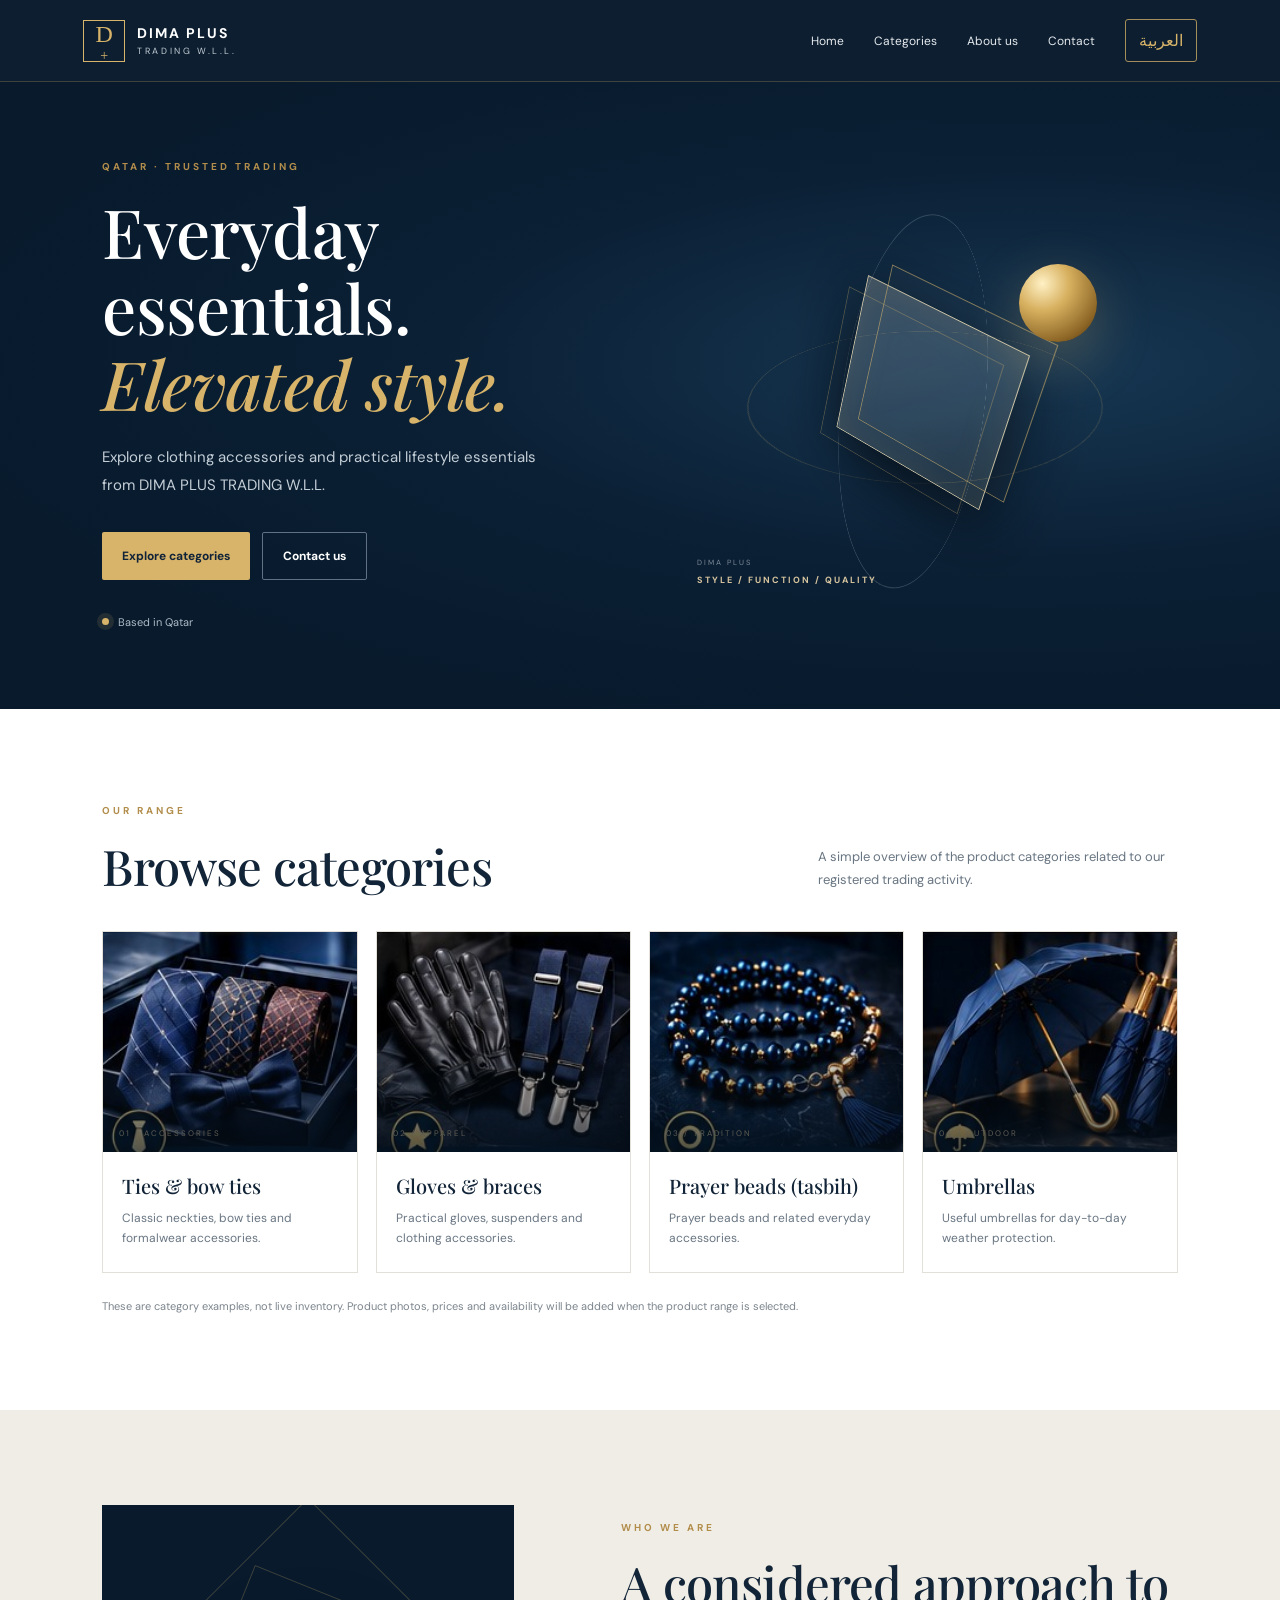
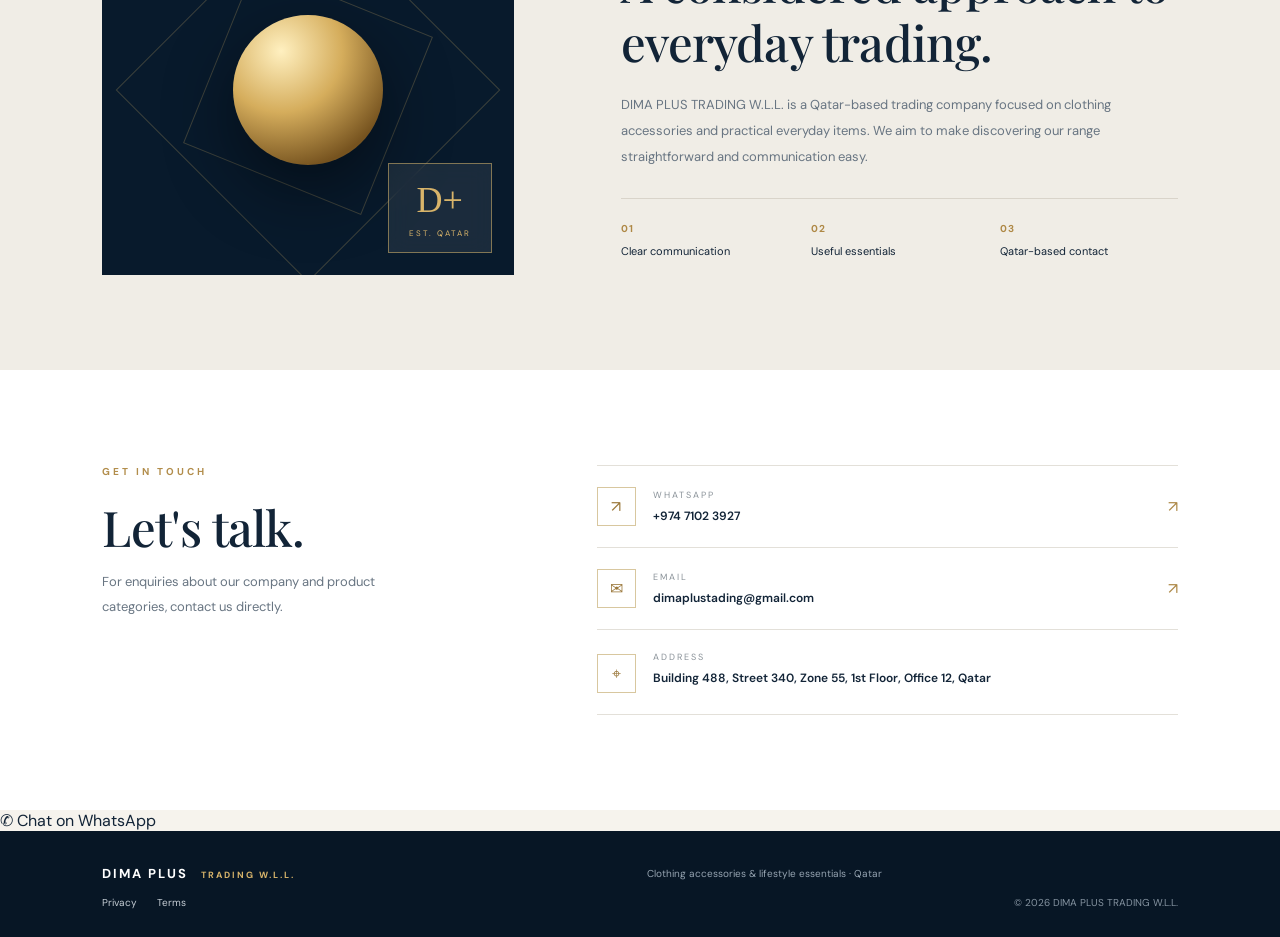
==== index.html @ 47a85b5c "Refine HTML structure and content for clarity Updated the description meta tag and improved various " ====
<!doctype html>
<html lang="en" dir="ltr">
<head>
  <meta charset="utf-8">
  <meta name="viewport" content="width=device-width, initial-scale=1">
  <meta name="theme-color" content="#081a2c">
  <meta name="description" content="DIMA PLUS TRADING W.L.L. Qatar — clothing accessories, ties, gloves, prayer beads and umbrellas. Contact us on WhatsApp.">
  <title>DIMA PLUS TRADING W.L.L. | Qatar</title>
  <link rel="stylesheet" href="style.css">
  <script src="app.js" defer></script>
</head>
<body>
  <header class="site-header">
    <a class="brand" href="#home" aria-label="DIMA PLUS home">
      <span class="brand-mark">D<span>+</span></span>
      <span class="brand-copy">
        <strong>DIMA PLUS</strong>
        <small>TRADING W.L.L.</small>
      </span>
    </a>

    <button class="menu-toggle" id="menuToggle" type="button"
      aria-label="Open menu" aria-expanded="false" aria-controls="siteNav">
      <span></span><span></span><span></span>
    </button>

    <nav class="site-nav" id="siteNav">
      <a href="#home" data-i18n="navHome">Home</a>
      <a href="#products" data-i18n="navProducts">Categories</a>
      <a href="#about" data-i18n="navAbout">About us</a>
      <a href="#contact" data-i18n="navContact">Contact</a>
      <button class="language-toggle" id="languageToggle" type="button">العربية</button>
    </nav>
  </header>

  <main>
    <section class="hero section" id="home">
      <div class="hero-content">
        <p class="eyebrow" data-i18n="eyebrow">QATAR · TRUSTED TRADING</p>
        <h1 data-i18n="heroTitle">Everyday essentials.<br><em>Elevated style.</em></h1>
        <p class="hero-text" data-i18n="heroText">
          Explore clothing accessories and practical lifestyle essentials from DIMA PLUS TRADING W.L.L.
        </p>
        <div class="hero-actions">
          <a class="button button-gold" href="#products" data-i18n="explore">
            Explore categories ↘
          </a>
          <a class="button button-outline" href="#contact" data-i18n="contactUs">
            Contact us
          </a>
        </div>
        <div class="hero-note">
          <span class="status-dot"></span>
          <span data-i18n="qatarBased">Based in Qatar</span>
        </div>
      </div>

      <div class="hero-art" aria-label="Decorative 3D artwork">
        <div class="orbit orbit-one"></div>
        <div class="orbit orbit-two"></div>
        <div class="glass-cube"><span></span></div>
        <div class="gold-sphere"></div>
        <div class="art-caption">
          <small>DIMA PLUS</small>
          <strong>STYLE / FUNCTION / QUALITY</strong>
        </div>
      </div>
    </section>

    <section class="category-section section" id="products">
      <div class="section-heading">
        <div>
          <p class="eyebrow" data-i18n="ourRange">OUR RANGE</p>
          <h2 data-i18n="categoriesTitle">Browse categories</h2>
        </div>
        <p class="section-intro" data-i18n="categoriesIntro">
          Discover categories related to our registered trading activity.
        </p>
      </div>

      <div class="category-grid">
        <article class="category-card">
          <div class="category-visual">
            <img src="images/ties.jpg" alt="Sample photo of neckties and bow ties" loading="lazy">
            <span class="visual-label">01 / ACCESSORIES</span>
          </div>
          <div class="category-info">
            <h3 data-i18n="ties">Ties &amp; bow ties</h3>
            <p data-i18n="tiesDesc">Classic neckties, bow ties and formalwear accessories.</p>
          </div>
        </article>

        <article class="category-card">
          <div class="category-visual">
            <img src="images/gloves.jpg" alt="Sample photo of gloves and suspenders" loading="lazy">
            <span class="visual-label">02 / APPAREL</span>
          </div>
          <div class="category-info">
            <h3 data-i18n="gloves">Gloves &amp; braces</h3>
            <p data-i18n="glovesDesc">Practical gloves, suspenders and clothing accessories.</p>
          </div>
        </article>

        <article class="category-card">
          <div class="category-visual">
            <img src="images/tasbih.jpg" alt="Sample photo of prayer beads" loading="lazy">
            <span class="visual-label">03 / TRADITION</span>
          </div>
          <div class="category-info">
            <h3 data-i18n="beads">Prayer beads (tasbih)</h3>
            <p data-i18n="beadsDesc">Prayer beads and related everyday accessories.</p>
          </div>
        </article>

        <article class="category-card">
          <div class="category-visual">
            <img src="images/umbrellas.jpg" alt="Sample photo of umbrellas" loading="lazy">
            <span class="visual-label">04 / OUTDOOR</span>
          </div>
          <div class="category-info">
            <h3 data-i18n="umbrellas">Umbrellas</h3>
            <p data-i18n="umbrellasDesc">Useful umbrellas for day-to-day weather protection.</p>
          </div>
        </article>
      </div>

      <p class="catalog-note" data-i18n="catalogNote">
        These are category examples, not confirmed live inventory. Product details and availability will be added after the range is selected.
      </p>
    </section>

    <section class="about-section section" id="about">
      <div class="about-art">
        <div class="about-orb"></div>
        <div class="about-card">
          <span>D+</span>
          <small>EST. QATAR</small>
        </div>
      </div>

      <div class="about-copy">
        <p class="eyebrow" data-i18n="aboutEyebrow">WHO WE ARE</p>
        <h2 data-i18n="aboutTitle">A considered approach to everyday trading.</h2>
        <p data-i18n="aboutText">
          DIMA PLUS TRADING W.L.L. is a Qatar-based trading company focused on clothing accessories and practical everyday items. We aim to make discovering our range straightforward and communication easy.
        </p>

        <div class="values">
          <div><strong>01</strong><span data-i18n="valueClear">Clear communication</span></div>
          <div><strong>02</strong><span data-i18n="valueUseful">Useful essentials</span></div>
          <div><strong>03</strong><span data-i18n="valueLocal">Qatar-based contact</span></div>
        </div>
      </div>
    </section>

    <section class="contact-section section" id="contact">
      <div class="contact-copy">
        <p class="eyebrow" data-i18n="getInTouch">GET IN TOUCH</p>
        <h2 data-i18n="contactTitle">Let's talk.</h2>
        <p data-i18n="contactText">
          For enquiries about our company and product categories, contact us directly.
        </p>
      </div>

      <div class="contact-details">
        <a class="contact-row"
           href="https://wa.me/97471023927"
           target="_blank" rel="noopener noreferrer">
          <span class="contact-icon">↗</span>
          <span>
            <small data-i18n="whatsapp">WHATSAPP</small>
            <strong>+974 7102 3927</strong>
          </span>
          <span class="row-arrow">↗</span>
        </a>

        <a class="contact-row" href="mailto:dimaplustading@gmail.com">
          <span class="contact-icon">✉</span>
          <span>
            <small data-i18n="email">EMAIL</small>
            <strong>dimaplustading@gmail.com</strong>
          </span>
          <span class="row-arrow">↗</span>
        </a>

        <div class="contact-row address-row">
          <span class="contact-icon">⌖</span>
          <span>
            <small data-i18n="address">ADDRESS</small>
            <strong data-i18n="addressText">
              Building 488, Street 340, Zone 55, 1st Floor, Office 12, Qatar
            </strong>
          </span>
        </div>
      </div>
    </section>
  </main>

  <a class="whatsapp-float"
     href="https://wa.me/97471023927?text=Hello%20DIMA%20PLUS%2C%20I%20would%20like%20to%20enquire%20about%20your%20product%20categories."
     target="_blank" rel="noopener noreferrer"
     aria-label="Chat with DIMA PLUS on WhatsApp">
    <span class="whatsapp-float-icon" aria-hidden="true">✆</span>
    <span data-i18n="whatsappCta">Chat on WhatsApp</span>
  </a>

  <footer class="site-footer">
    <a class="footer-brand" href="#home">
      DIMA PLUS <span>TRADING W.L.L.</span>
    </a>
    <p data-i18n="footerText">Clothing accessories &amp; lifestyle essentials · Qatar</p>
    <div class="footer-links">
      <a href="privacy.html" data-i18n="privacy">Privacy</a>
      <a href="terms.html" data-i18n="terms">Terms</a>
    </div>
    <small>© <span id="year"></span> DIMA PLUS TRADING W.L.L.</small>
  </footer>
</body>
</html>
---- style.css ----
@import url('https://fonts.googleapis.com/css2?family=DM+Sans:wght@400;500;600;700&family=Playfair+Display:ital,wght@0,500;0,600;0,700;1,500;1,600&display=swap');
:root{--navy:#081a2c;--navy2:#102a42;--gold:#d8b46a;--cream:#f6f3ed;--ink:#122437;--muted:#687582;--line:#e3e0d9;--white:#fff}
*{box-sizing:border-box}html{scroll-behavior:smooth;scroll-padding-top:90px}body{margin:0;background:var(--cream);color:var(--ink);font-family:'DM Sans',Arial,sans-serif}a{color:inherit;text-decoration:none}button{font:inherit}.site-header{height:82px;display:flex;align-items:center;justify-content:space-between;padding:0 6.5%;background:rgba(8,26,44,.98);color:white;position:sticky;top:0;z-index:50;border-bottom:1px solid rgba(216,180,106,.25)}.brand{display:flex;align-items:center;gap:12px}.brand-mark{width:42px;height:42px;border:1px solid var(--gold);display:grid;place-items:center;color:var(--gold);font-family:Georgia,serif;font-size:24px}.brand-mark span{font-size:14px}.brand-copy{display:grid;gap:3px;letter-spacing:2px}.brand-copy strong{font-size:14px}.brand-copy small{font-size:9px;letter-spacing:2.6px;color:#c3ccd4}.site-nav{display:flex;align-items:center;gap:30px}.site-nav>a{font-size:12px;color:#e5e9ed;transition:color .2s}.site-nav>a:hover{color:var(--gold)}.language-toggle{border:1px solid rgba(216,180,106,.75);border-radius:3px;background:transparent;color:var(--gold);padding:10px 13px;cursor:pointer}.menu-toggle{display:none;border:1px solid rgba(216,180,106,.6);background:transparent;width:44px;height:42px;border-radius:4px;padding:10px;cursor:pointer}.menu-toggle span{display:block;height:2px;background:var(--gold);margin:5px 0;width:100%;transition:transform .2s,opacity .2s}.section{padding:95px 8%}.hero{min-height:610px;background:radial-gradient(ellipse at 80% 45%,#173854 0%,#0b2035 40%,#081a2c 78%);color:white;display:grid;grid-template-columns:1.02fr .98fr;align-items:center;gap:4%;overflow:hidden;padding-top:78px;padding-bottom:80px}.hero-content{max-width:580px;position:relative;z-index:2}.eyebrow{font-size:10px;font-weight:700;letter-spacing:3px;color:#b28d4b;margin:0 0 20px}.hero h1,.section h2{font-family:'Playfair Display',Georgia,serif;font-weight:500;letter-spacing:-.8px}.hero h1{font-size:clamp(43px,5.3vw,72px);line-height:1.12;margin:0 0 22px}.hero h1 em{color:var(--gold);font-weight:500}.hero-text{font-size:15px;line-height:1.9;color:#c4ced7;max-width:470px}.hero-actions{display:flex;flex-wrap:wrap;gap:12px;margin-top:32px}.button{min-height:48px;padding:0 20px;display:inline-flex;align-items:center;justify-content:center;gap:20px;font-size:12px;font-weight:700;border-radius:2px;transition:transform .2s,background .2s}.button:hover{transform:translateY(-2px)}.button-gold{background:var(--gold);color:#102338}.button-outline{border:1px solid #607183;color:white}.hero-note{display:flex;align-items:center;gap:9px;margin-top:35px;color:#aebbc7;font-size:11px}.status-dot{width:7px;height:7px;border-radius:50%;background:var(--gold);box-shadow:0 0 0 5px rgba(216,180,106,.12)}.hero-art{height:420px;position:relative;display:grid;place-items:center;perspective:900px}.orbit{position:absolute;width:350px;height:350px;border:1px solid rgba(216,180,106,.23);border-radius:50%;transform:rotateX(65deg) rotateZ(-25deg)}.orbit-two{width:285px;height:390px;transform:rotateY(62deg) rotateZ(28deg);border-color:rgba(211,226,237,.18)}.glass-cube{position:absolute;width:185px;height:185px;border:1px solid rgba(236,220,181,.8);background:linear-gradient(135deg,rgba(255,255,255,.15),rgba(216,180,106,.04));box-shadow:inset 0 0 45px rgba(216,180,106,.13),0 20px 80px #030b14;transform:rotateX(-24deg) rotateY(-32deg) rotateZ(15deg);animation:float 6s ease-in-out infinite}.glass-cube:before,.glass-cube:after{content:"";position:absolute;inset:0;border:1px solid rgba(216,180,106,.55);transform:translate(23px,-23px);background:rgba(255,255,255,.025)}.glass-cube:after{transform:translate(-20px,20px);opacity:.55}.gold-sphere{position:absolute;width:78px;height:78px;border-radius:50%;right:16%;top:19%;background:radial-gradient(circle at 30% 25%,#fff1c5,#d7b05f 34%,#8b6425 75%,#3b2a14);box-shadow:0 18px 55px rgba(216,180,106,.3);animation:float 5s ease-in-out infinite reverse}.art-caption{position:absolute;bottom:18px;left:5%;display:grid;gap:7px;color:#7d8c9a;letter-spacing:2px;font-size:9px}.art-caption strong{color:#d7c59f;font-size:9px}.category-section{background:#fff}.section-heading{display:flex;justify-content:space-between;align-items:end;gap:30px;margin-bottom:35px}.section h2{font-size:clamp(34px,4vw,49px);margin:0;line-height:1.2}.section-intro{max-width:360px;color:var(--muted);font-size:13px;line-height:1.8;margin:0 0 4px}.category-grid{display:grid;grid-template-columns:repeat(4,minmax(0,1fr));gap:18px}.category-card{background:#fff;border:1px solid var(--line);transition:transform .25s,box-shadow .25s}.category-card:hover{transform:translateY(-5px);box-shadow:0 18px 35px rgba(13,33,52,.09)}.category-visual{height:220px;position:relative;overflow:hidden;display:grid;place-items:center;background:linear-gradient(140deg,#132d45,#081a2c);color:var(--gold)}.category-visual img{width:100%;height:100%;object-fit:cover;display:block;transition:transform .45s}.category-card:hover .category-visual img{transform:scale(1.045)}.category-visual:after{content:"";position:absolute;inset:45% 0 0;background:linear-gradient(transparent,rgba(5,17,29,.68));pointer-events:none}.visual-symbol{font-size:82px;font-family:Georgia,serif;position:relative;text-shadow:0 8px 20px #0006}.visual-tie .visual-symbol{transform:rotate(-18deg)}.visual-glove .visual-symbol{font-size:74px}.visual-beads .visual-symbol{font-size:76px}.visual-umbrella .visual-symbol{font-size:90px}.visual-label{position:absolute;left:16px;bottom:14px;font-size:8px;letter-spacing:2px;color:#d4c29b}.category-info{padding:20px 19px 23px}.category-info h3{font-family:'Playfair Display',Georgia,serif;font-size:20px;font-weight:500;margin:0 0 9px}.category-info p{font-size:12px;color:var(--muted);line-height:1.7;margin:0}.catalog-note{margin:24px 0 0;color:#7c858d;font-size:11px;line-height:1.7}.about-section{display:grid;grid-template-columns:.85fr 1.15fr;gap:10%;align-items:center;background:#f0ede6}.about-art{height:370px;background:var(--navy);position:relative;display:grid;place-items:center;overflow:hidden}.about-art:before,.about-art:after{content:"";position:absolute;border:1px solid rgba(216,180,106,.25);width:270px;height:270px;transform:rotate(45deg)}.about-art:after{width:190px;height:190px;transform:rotate(22deg)}.about-orb{width:150px;height:150px;border-radius:50%;background:radial-gradient(circle at 32% 24%,#fff0c0,#d5ad5c 40%,#76531f 78%);box-shadow:0 25px 70px #0007;z-index:1}.about-card{position:absolute;z-index:2;bottom:22px;right:22px;width:104px;height:90px;background:rgba(255,255,255,.08);border:1px solid rgba(216,180,106,.55);backdrop-filter:blur(10px);display:flex;flex-direction:column;align-items:center;justify-content:center;gap:7px;color:var(--gold)}.about-card span{font:36px Georgia,serif}.about-card small{font-size:8px;letter-spacing:2px}.about-copy>p:not(.eyebrow){font-size:13px;line-height:2;color:var(--muted);margin:20px 0}.values{display:grid;grid-template-columns:repeat(3,1fr);gap:12px;border-top:1px solid #d9d4ca;padding-top:23px;margin-top:28px}.values div{display:grid;gap:8px}.values strong{font-size:10px;color:#ae8845;letter-spacing:1px}.values span{font-size:11px;line-height:1.5}.contact-section{background:#fff;display:grid;grid-template-columns:.8fr 1.2fr;gap:10%}.contact-copy>p:not(.eyebrow){color:var(--muted);font-size:13px;line-height:1.9;max-width:300px}.contact-details{border-top:1px solid var(--line)}.contact-row{display:flex;align-items:center;gap:17px;padding:21px 0;border-bottom:1px solid var(--line);min-width:0}.contact-icon{width:39px;height:39px;border:1px solid #d8c79f;color:#9b783b;display:grid;place-items:center;flex-shrink:0}.contact-row>span:nth-child(2){display:grid;gap:7px;min-width:0}.contact-row small{font-size:9px;letter-spacing:2px;color:#8a9299}.contact-row strong{font-size:12px;font-weight:600;overflow-wrap:anywhere}.row-arrow{margin-left:auto;color:#ad8846}.address-row{align-items:flex-start}.address-row .contact-icon{margin-top:3px}.site-footer{background:#071625;color:#c6ced5;padding:34px 8% 28px;display:grid;grid-template-columns:1fr 1fr;align-items:center;gap:14px}.footer-brand{font-size:13px;font-weight:700;letter-spacing:2px;color:white}.footer-brand span{font-size:9px;color:var(--gold);margin-left:8px}.site-footer p{font-size:10px;color:#96a4b1;margin:0}.footer-links{display:flex;gap:20px;font-size:10px}.site-footer>small{justify-self:end;color:#8593a0;font-size:10px}
body[dir="rtl"]{font-family:Arial,Tahoma,sans-serif}body[dir="rtl"] .site-header{direction:rtl}body[dir="rtl"] .brand-copy,body[dir="rtl"] .eyebrow,body[dir="rtl"] .visual-label{letter-spacing:0}body[dir="rtl"] .hero,body[dir="rtl"] .section-heading,body[dir="rtl"] .about-section,body[dir="rtl"] .contact-section{direction:rtl}body[dir="rtl"] .hero-art{direction:ltr}body[dir="rtl"] .art-caption{left:auto;right:5%;direction:ltr}body[dir="rtl"] .visual-label{left:auto;right:16px}body[dir="rtl"] .about-card{right:auto;left:22px}body[dir="rtl"] .contact-row{direction:rtl}body[dir="rtl"] .row-arrow{margin-left:0;margin-right:auto}body[dir="rtl"] .footer-brand span{margin-left:0;margin-right:8px}body[dir="rtl"] .site-footer{direction:rtl}
@keyframes float{0%,100%{translate:0 0}50%{translate:0 -12px}}
@media(max-width:900px){.site-header{padding:0 5%;height:74px}.site-nav{gap:18px}.section{padding:75px 6%}.hero{grid-template-columns:1fr 0.8fr;gap:0}.hero-art{transform:scale(.86)}.category-grid{grid-template-columns:repeat(2,minmax(0,1fr))}.category-visual{height:200px}.about-section,.contact-section{gap:6%}}
@media(max-width:680px){.site-header{height:70px}.brand-mark{width:38px;height:38px}.brand-copy strong{font-size:12px}.brand-copy small{font-size:8px}.menu-toggle{display:block;position:relative;z-index:55}.site-nav{display:none;position:absolute;top:69px;left:0;right:0;background:#081a2c;padding:15px 6% 22px;border-top:1px solid rgba(216,180,106,.25);box-shadow:0 16px 24px #0003;flex-direction:column;align-items:stretch;gap:0}.site-nav.open{display:flex}.site-nav>a{padding:15px 2px;border-bottom:1px solid rgba(255,255,255,.08);font-size:14px}.language-toggle{align-self:flex-start;margin-top:14px;min-width:110px}.hero{display:flex;flex-direction:column;align-items:stretch;padding:65px 7% 30px;min-height:0}.hero h1{font-size:48px}.hero-text{font-size:14px}.hero-art{height:300px;transform:none;margin-top:5px}.orbit{width:260px;height:260px}.orbit-two{height:300px;width:230px}.glass-cube{width:130px;height:130px}.gold-sphere{width:60px;height:60px;right:12%;top:15%}.section{padding:64px 7%}.section-heading{display:block}.section-intro{margin-top:18px}.category-grid{gap:12px}.category-visual{height:150px}.visual-symbol{font-size:62px}.visual-umbrella .visual-symbol{font-size:68px}.visual-label{font-size:7px;left:10px;bottom:10px;letter-spacing:1px}.category-info{padding:15px 12px 17px}.category-info h3{font-size:17px}.category-info p{font-size:11px}.about-section,.contact-section{grid-template-columns:1fr;gap:35px}.about-art{height:280px}.values{gap:8px}.values span{font-size:10px}.contact-row strong{font-size:11px}.site-footer{grid-template-columns:1fr;gap:13px;padding:30px 7%}.site-footer>small{justify-self:start}.footer-brand span{display:block;margin:6px 0 0}.hero-actions .button{flex:1}.hero-actions{gap:9px}}
@media(max-width:360px){.hero h1{font-size:41px}.category-grid{grid-template-columns:1fr}.category-visual{height:180px}.category-info h3{font-size:19px}}
@media(prefers-reduced-motion:reduce){*,*:before,*:after{scroll-behavior:auto!important;animation:none!important;transition:none!important}}
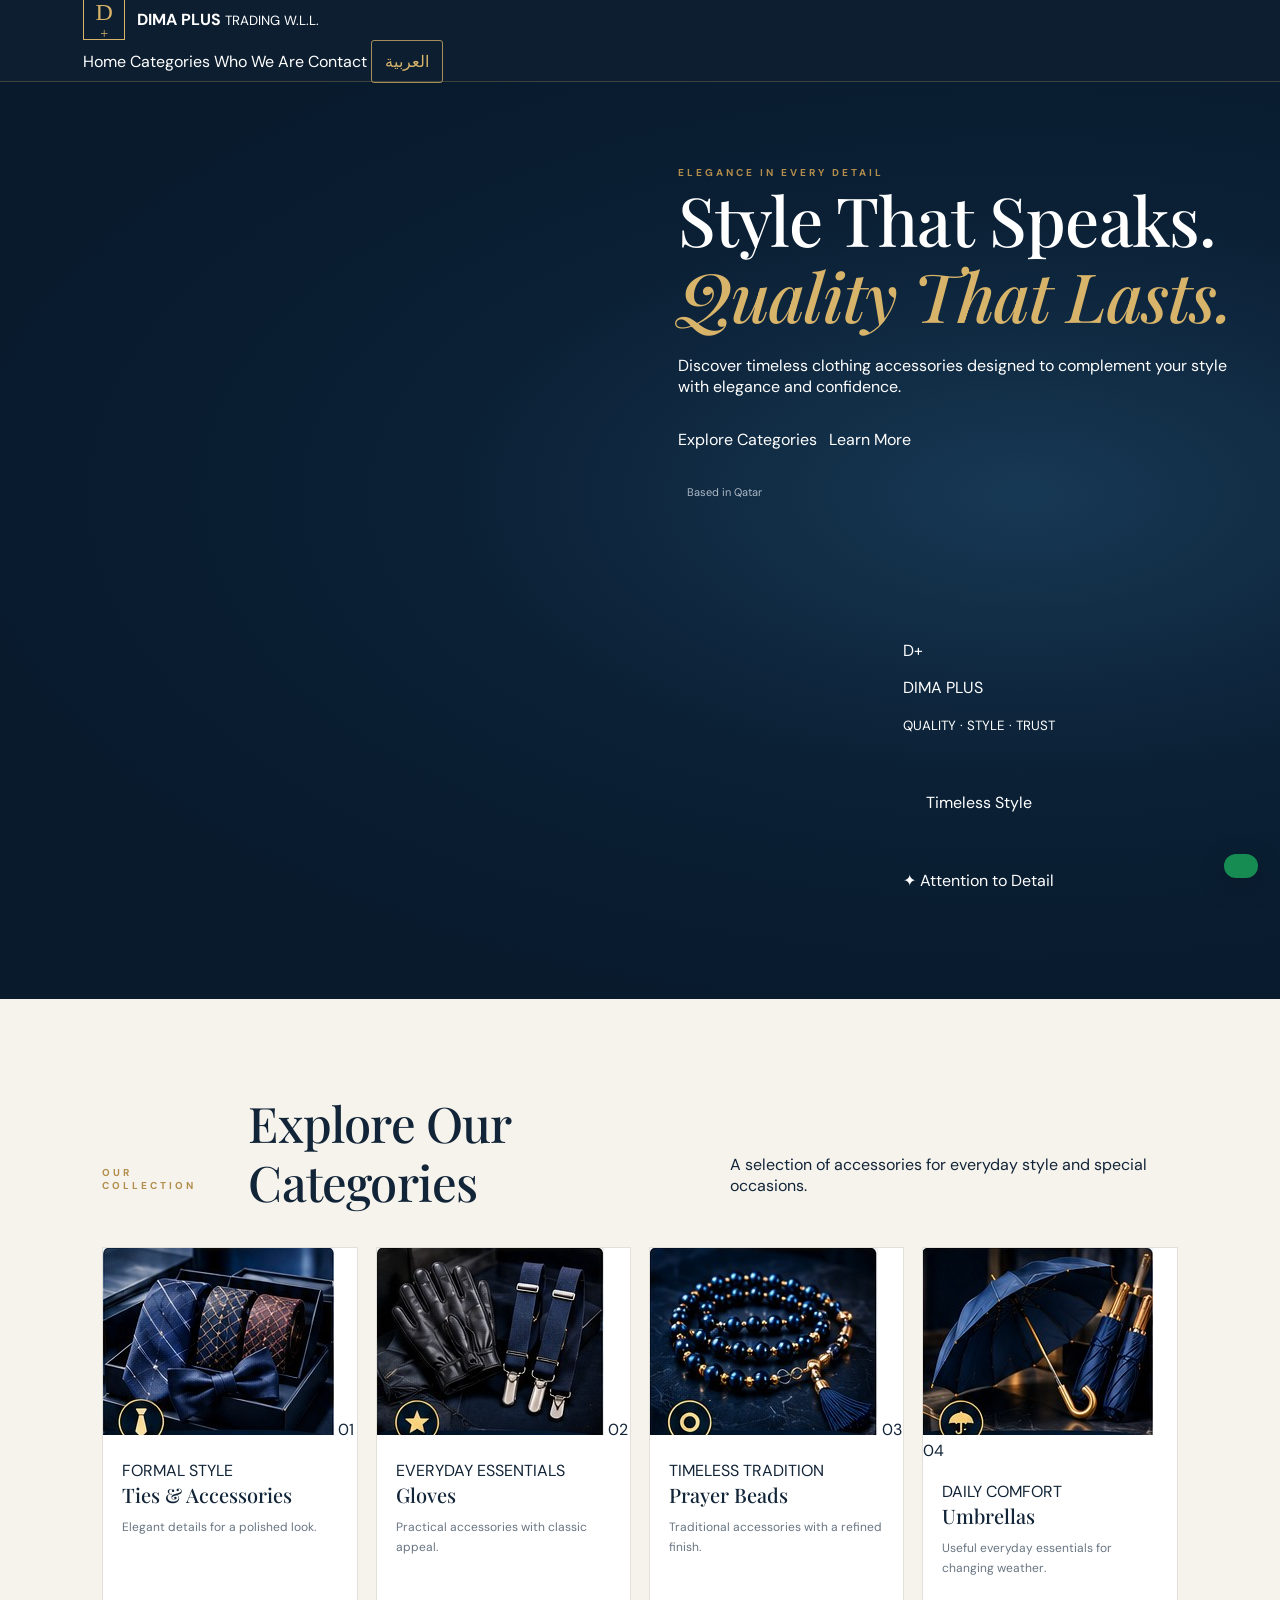
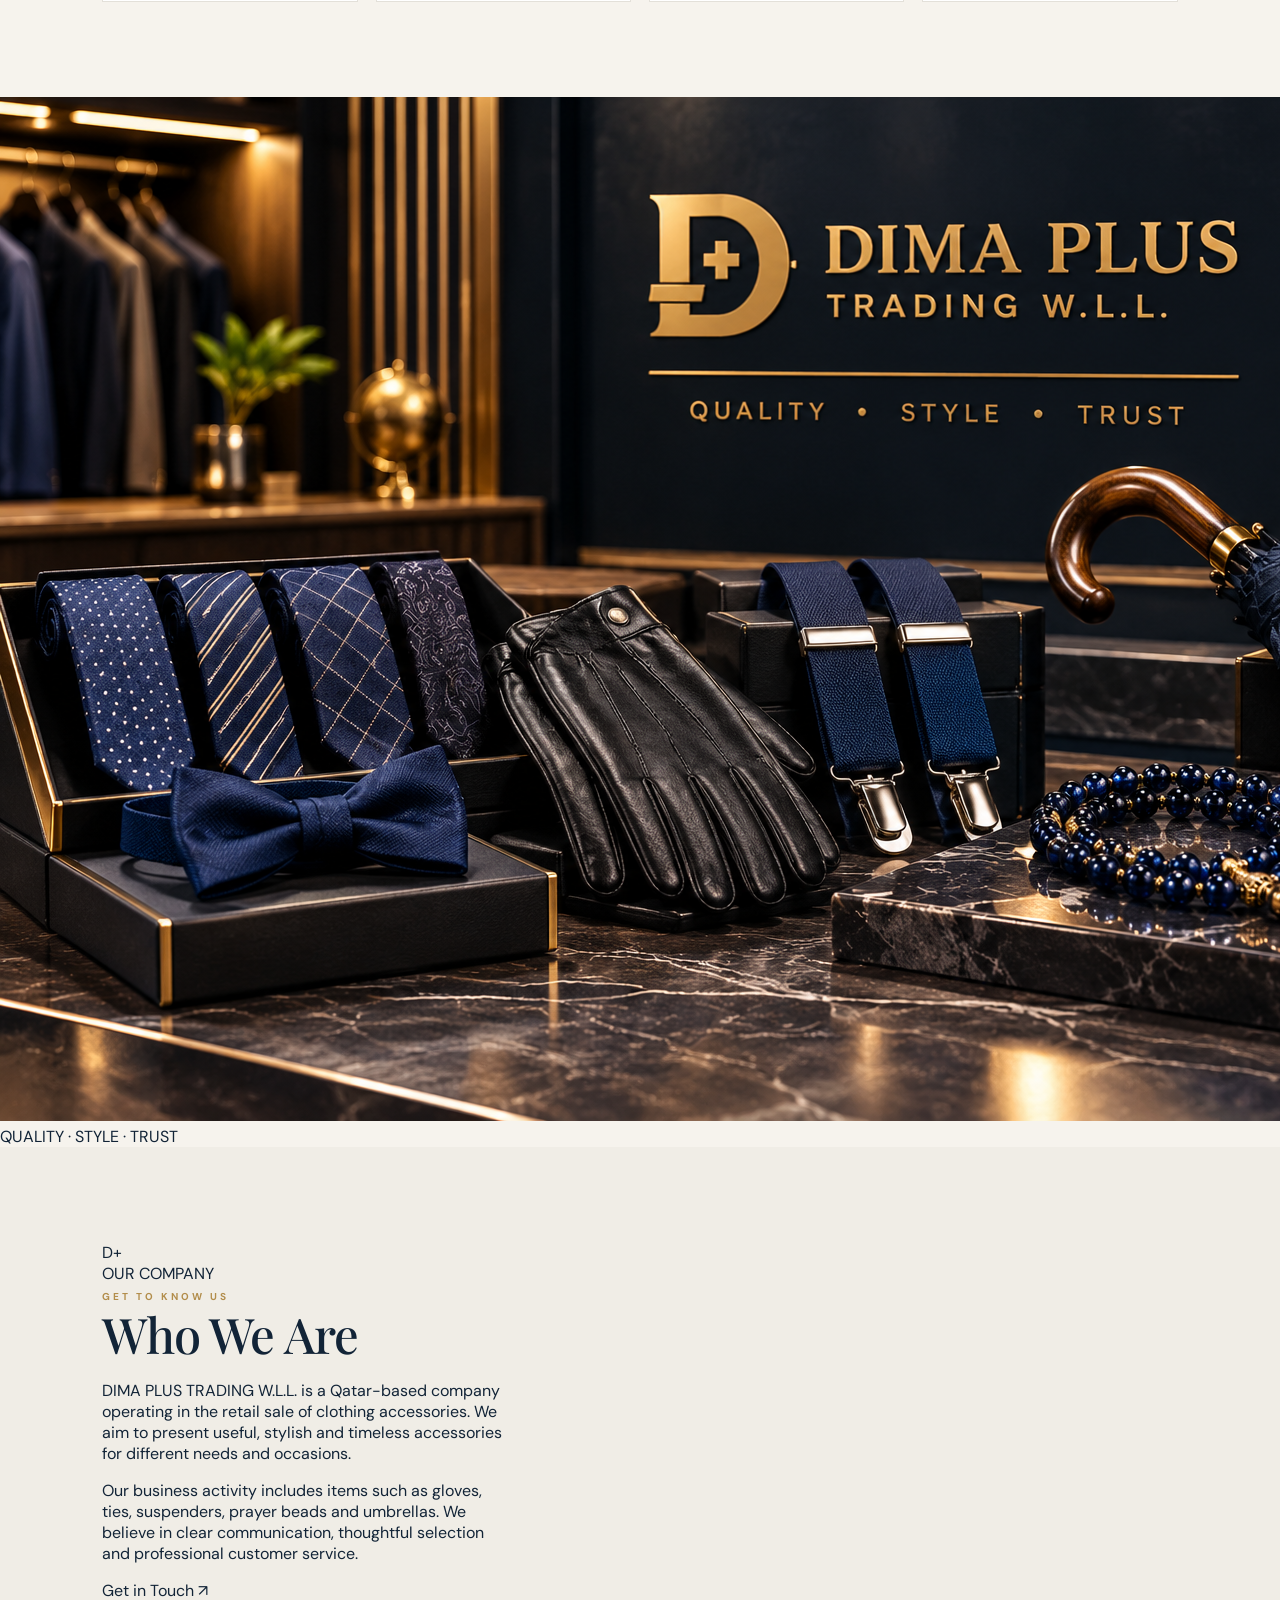
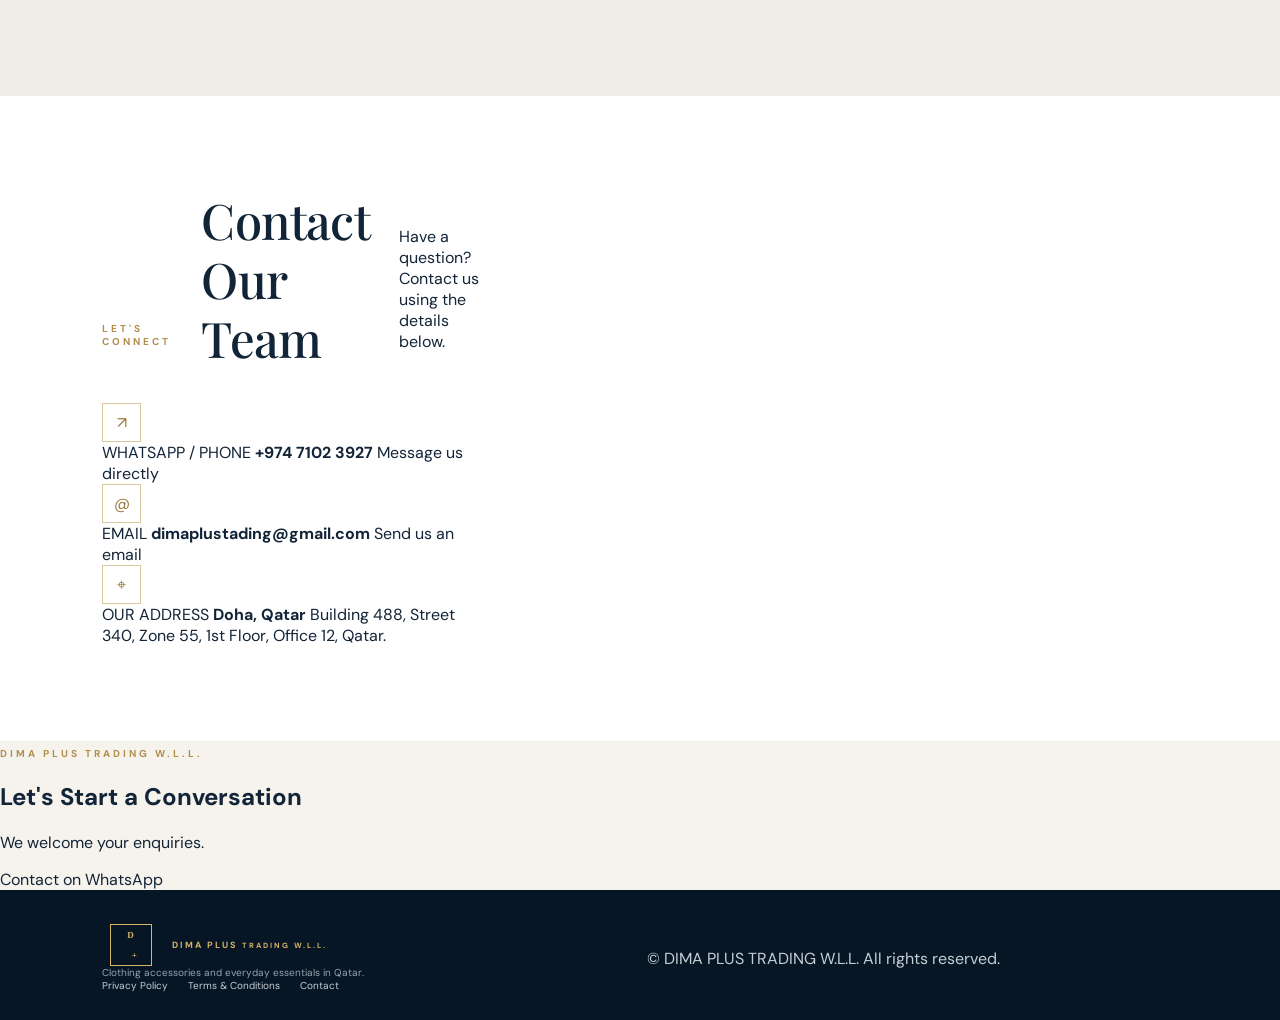
==== commit ce283446: "Refactor index.html for SEO and structure improvements Updated HTML structure and content for better" ====
--- a/index.html
+++ b/index.html
@@ -1,220 +1,351 @@
-
-<!doctype html>
+<!DOCTYPE html>
 <html lang="en" dir="ltr">
 <head>
-  <meta charset="utf-8">
-  <meta name="viewport" content="width=device-width, initial-scale=1">
-  <meta name="theme-color" content="#081a2c">
-  <meta name="description" content="DIMA PLUS TRADING W.L.L. Qatar — clothing accessories, ties, gloves, prayer beads and umbrellas. Contact us on WhatsApp.">
+  <meta charset="UTF-8">
+  <meta name="viewport" content="width=device-width, initial-scale=1.0">
+  <meta name="theme-color" content="#071525">
+
   <title>DIMA PLUS TRADING W.L.L. | Qatar</title>
+
+  <meta name="description" content="DIMA PLUS TRADING W.L.L. in Qatar. Discover clothing accessories including ties, gloves, prayer beads and umbrellas. Contact us on WhatsApp.">
+  <meta name="robots" content="index, follow">
+
   <link rel="stylesheet" href="style.css">
-  <script src="app.js" defer></script>
+  <link rel="preconnect" href="https://fonts.googleapis.com">
+  <link rel="preconnect" href="https://fonts.gstatic.com" crossorigin>
+  <link href="https://fonts.googleapis.com/css2?family=Cairo:wght@400;500;600;700;800&family=Playfair+Display:wght@500;600;700&display=swap" rel="stylesheet">
 </head>
+
 <body>
+
   <header class="site-header">
-    <a class="brand" href="#home" aria-label="DIMA PLUS home">
-      <span class="brand-mark">D<span>+</span></span>
-      <span class="brand-copy">
-        <strong>DIMA PLUS</strong>
-        <small>TRADING W.L.L.</small>
-      </span>
-    </a>
-
-    <button class="menu-toggle" id="menuToggle" type="button"
-      aria-label="Open menu" aria-expanded="false" aria-controls="siteNav">
-      <span></span><span></span><span></span>
-    </button>
-
-    <nav class="site-nav" id="siteNav">
-      <a href="#home" data-i18n="navHome">Home</a>
-      <a href="#products" data-i18n="navProducts">Categories</a>
-      <a href="#about" data-i18n="navAbout">About us</a>
-      <a href="#contact" data-i18n="navContact">Contact</a>
-      <button class="language-toggle" id="languageToggle" type="button">العربية</button>
-    </nav>
+    <div class="container nav-wrap">
+
+      <a class="brand" href="#home" aria-label="DIMA PLUS home">
+        <span class="brand-mark">D<span>+</span></span>
+        <span class="brand-name">
+          <strong>DIMA PLUS</strong>
+          <small>TRADING W.L.L.</small>
+        </span>
+      </a>
+
+      <button class="menu-toggle" id="menuToggle"
+        aria-label="Open navigation menu"
+        aria-expanded="false"
+        aria-controls="mainNav">
+        <span></span>
+        <span></span>
+        <span></span>
+      </button>
+
+      <nav class="main-nav" id="mainNav">
+        <a href="#home" data-i18n="navHome">Home</a>
+        <a href="#categories" data-i18n="navCategories">Categories</a>
+        <a href="#about" data-i18n="navAbout">Who We Are</a>
+        <a href="#contact" data-i18n="navContact">Contact</a>
+        <button class="language-toggle" id="languageToggle" type="button">
+          العربية
+        </button>
+      </nav>
+
+    </div>
   </header>
 
   <main>
-    <section class="hero section" id="home">
-      <div class="hero-content">
-        <p class="eyebrow" data-i18n="eyebrow">QATAR · TRUSTED TRADING</p>
-        <h1 data-i18n="heroTitle">Everyday essentials.<br><em>Elevated style.</em></h1>
-        <p class="hero-text" data-i18n="heroText">
-          Explore clothing accessories and practical lifestyle essentials from DIMA PLUS TRADING W.L.L.
-        </p>
-        <div class="hero-actions">
-          <a class="button button-gold" href="#products" data-i18n="explore">
-            Explore categories ↘
+
+    <!-- HERO -->
+    <section class="hero" id="home">
+      <div class="hero-glow"></div>
+
+      <div class="container hero-grid">
+        <div class="hero-content">
+          <span class="eyebrow" data-i18n="heroEyebrow">
+            ELEGANCE IN EVERY DETAIL
+          </span>
+
+          <h1 data-i18n="heroTitle">
+            Style That Speaks.
+            <em>Quality That Lasts.</em>
+          </h1>
+
+          <p data-i18n="heroText">
+            Discover timeless clothing accessories designed to
+            complement your style with elegance and confidence.
+          </p>
+
+          <div class="hero-actions">
+            <a href="#categories" class="btn btn-gold" data-i18n="explore">
+              Explore Categories
+            </a>
+            <a href="#about" class="btn btn-outline" data-i18n="learnMore">
+              Learn More
+            </a>
+          </div>
+
+          <div class="hero-note">
+            <span class="gold-dot"></span>
+            <span data-i18n="heroNote">Based in Qatar</span>
+          </div>
+        </div>
+
+        <div class="hero-art" aria-label="Elegant clothing accessories display">
+          <div class="art-ring ring-one"></div>
+          <div class="art-ring ring-two"></div>
+
+          <div class="art-card art-card-main">
+            <div class="art-monogram">D<span>+</span></div>
+            <div class="art-card-line"></div>
+            <p>DIMA PLUS</p>
+            <small>QUALITY · STYLE · TRUST</small>
+          </div>
+
+          <div class="floating-label label-top">
+            <span class="label-dot"></span>
+            <span data-i18n="labelStyle">Timeless Style</span>
+          </div>
+
+          <div class="floating-label label-bottom">
+            <span class="label-star">✦</span>
+            <span data-i18n="labelQuality">Attention to Detail</span>
+          </div>
+        </div>
+      </div>
+
+      <div class="hero-bottom-line"></div>
+    </section>
+
+    <!-- CATEGORIES -->
+    <section class="section categories-section" id="categories">
+      <div class="container">
+
+        <div class="section-heading">
+          <span class="eyebrow" data-i18n="categoryEyebrow">
+            OUR COLLECTION
+          </span>
+          <h2 data-i18n="categoryTitle">Explore Our Categories</h2>
+          <p data-i18n="categoryText">
+            A selection of accessories for everyday style and special occasions.
+          </p>
+        </div>
+
+        <div class="category-grid">
+
+          <article class="category-card">
+            <div class="category-image">
+              <img src="images/ties.jpg"
+                alt="Ties and formal accessories"
+                loading="lazy">
+              <span class="category-number">01</span>
+            </div>
+            <div class="category-info">
+              <span class="category-kicker" data-i18n="catOneKicker">FORMAL STYLE</span>
+              <h3 data-i18n="catOne">Ties & Accessories</h3>
+              <p data-i18n="catOneText">Elegant details for a polished look.</p>
+            </div>
+          </article>
+
+          <article class="category-card">
+            <div class="category-image">
+              <img src="images/gloves.jpg"
+                alt="Gloves and clothing accessories"
+                loading="lazy">
+              <span class="category-number">02</span>
+            </div>
+            <div class="category-info">
+              <span class="category-kicker" data-i18n="catTwoKicker">EVERYDAY ESSENTIALS</span>
+              <h3 data-i18n="catTwo">Gloves</h3>
+              <p data-i18n="catTwoText">Practical accessories with classic appeal.</p>
+            </div>
+          </article>
+
+          <article class="category-card">
+            <div class="category-image">
+              <img src="images/tasbih.jpg"
+                alt="Prayer beads or tasbih"
+                loading="lazy">
+              <span class="category-number">03</span>
+            </div>
+            <div class="category-info">
+              <span class="category-kicker" data-i18n="catThreeKicker">TIMELESS TRADITION</span>
+              <h3 data-i18n="catThree">Prayer Beads</h3>
+              <p data-i18n="catThreeText">Traditional accessories with a refined finish.</p>
+            </div>
+          </article>
+
+          <article class="category-card">
+            <div class="category-image">
+              <img src="images/umbrellas.jpg"
+                alt="Umbrellas"
+                loading="lazy">
+              <span class="category-number">04</span>
+            </div>
+            <div class="category-info">
+              <span class="category-kicker" data-i18n="catFourKicker">DAILY COMFORT</span>
+              <h3 data-i18n="catFour">Umbrellas</h3>
+              <p data-i18n="catFourText">Useful everyday essentials for changing weather.</p>
+            </div>
+          </article>
+
+        </div>
+      </div>
+    </section>
+
+    <!-- WHO WE ARE IMAGE -->
+    <section class="about-visual" aria-label="DIMA PLUS brand and accessories">
+      <div class="container">
+        <div class="about-image-frame">
+          <img
+            src="images/who-we-are.png"
+            alt="DIMA PLUS TRADING W.L.L. premium accessories display"
+            loading="lazy">
+          <div class="image-caption">
+            <span data-i18n="imageCaption">QUALITY · STYLE · TRUST</span>
+          </div>
+        </div>
+      </div>
+    </section>
+
+    <!-- WHO WE ARE -->
+    <section class="section about-section" id="about">
+      <div class="container about-grid">
+
+        <div class="about-side">
+          <span class="about-big-letter">D<span>+</span></span>
+          <div class="about-side-caption">
+            <span data-i18n="aboutSide">OUR COMPANY</span>
+            <span class="gold-line"></span>
+          </div>
+        </div>
+
+        <div class="about-content">
+          <span class="eyebrow" data-i18n="aboutEyebrow">GET TO KNOW US</span>
+          <h2 data-i18n="aboutTitle">Who We Are</h2>
+
+          <p data-i18n="aboutText">
+            DIMA PLUS TRADING W.L.L. is a Qatar-based company
+            operating in the retail sale of clothing accessories.
+            We aim to present useful, stylish and timeless accessories
+            for different needs and occasions.
+          </p>
+
+          <p data-i18n="aboutTextTwo">
+            Our business activity includes items such as gloves,
+            ties, suspenders, prayer beads and umbrellas.
+            We believe in clear communication, thoughtful selection
+            and professional customer service.
+          </p>
+
+          <a class="text-link" href="#contact">
+            <span data-i18n="aboutLink">Get in Touch</span>
+            <span aria-hidden="true">↗</span>
           </a>
-          <a class="button button-outline" href="#contact" data-i18n="contactUs">
-            Contact us
+        </div>
+
+      </div>
+    </section>
+
+    <!-- CONTACT -->
+    <section class="section contact-section" id="contact">
+      <div class="container">
+
+        <div class="section-heading">
+          <span class="eyebrow" data-i18n="contactEyebrow">LET'S CONNECT</span>
+          <h2 data-i18n="contactTitle">Contact Our Team</h2>
+          <p data-i18n="contactText">
+            Have a question? Contact us using the details below.
+          </p>
+        </div>
+
+        <div class="contact-grid">
+
+          <a class="contact-card" href="https://wa.me/97471023927" target="_blank" rel="noopener noreferrer">
+            <span class="contact-icon">↗</span>
+            <span class="contact-label" data-i18n="whatsappLabel">WHATSAPP / PHONE</span>
+            <strong>+974 7102 3927</strong>
+            <span class="contact-detail" data-i18n="whatsappDetail">Message us directly</span>
           </a>
-        </div>
-        <div class="hero-note">
-          <span class="status-dot"></span>
-          <span data-i18n="qatarBased">Based in Qatar</span>
-        </div>
-      </div>
-
-      <div class="hero-art" aria-label="Decorative 3D artwork">
-        <div class="orbit orbit-one"></div>
-        <div class="orbit orbit-two"></div>
-        <div class="glass-cube"><span></span></div>
-        <div class="gold-sphere"></div>
-        <div class="art-caption">
-          <small>DIMA PLUS</small>
-          <strong>STYLE / FUNCTION / QUALITY</strong>
-        </div>
-      </div>
-    </section>
-
-    <section class="category-section section" id="products">
-      <div class="section-heading">
+
+          <a class="contact-card" href="mailto:dimaplustading@gmail.com">
+            <span class="contact-icon">@</span>
+            <span class="contact-label" data-i18n="emailLabel">EMAIL</span>
+            <strong class="email-value">dimaplustading@gmail.com</strong>
+            <span class="contact-detail" data-i18n="emailDetail">Send us an email</span>
+          </a>
+
+          <div class="contact-card address-card">
+            <span class="contact-icon">⌖</span>
+            <span class="contact-label" data-i18n="addressLabel">OUR ADDRESS</span>
+            <strong data-i18n="addressTitle">Doha, Qatar</strong>
+            <span class="contact-detail" data-i18n="addressDetail">
+              Building 488, Street 340, Zone 55, 1st Floor, Office 12, Qatar.
+            </span>
+          </div>
+
+        </div>
+      </div>
+    </section>
+
+    <!-- CTA -->
+    <section class="cta-section">
+      <div class="container cta-inner">
         <div>
-          <p class="eyebrow" data-i18n="ourRange">OUR RANGE</p>
-          <h2 data-i18n="categoriesTitle">Browse categories</h2>
-        </div>
-        <p class="section-intro" data-i18n="categoriesIntro">
-          Discover categories related to our registered trading activity.
-        </p>
-      </div>
-
-      <div class="category-grid">
-        <article class="category-card">
-          <div class="category-visual">
-            <img src="images/ties.jpg" alt="Sample photo of neckties and bow ties" loading="lazy">
-            <span class="visual-label">01 / ACCESSORIES</span>
-          </div>
-          <div class="category-info">
-            <h3 data-i18n="ties">Ties &amp; bow ties</h3>
-            <p data-i18n="tiesDesc">Classic neckties, bow ties and formalwear accessories.</p>
-          </div>
-        </article>
-
-        <article class="category-card">
-          <div class="category-visual">
-            <img src="images/gloves.jpg" alt="Sample photo of gloves and suspenders" loading="lazy">
-            <span class="visual-label">02 / APPAREL</span>
-          </div>
-          <div class="category-info">
-            <h3 data-i18n="gloves">Gloves &amp; braces</h3>
-            <p data-i18n="glovesDesc">Practical gloves, suspenders and clothing accessories.</p>
-          </div>
-        </article>
-
-        <article class="category-card">
-          <div class="category-visual">
-            <img src="images/tasbih.jpg" alt="Sample photo of prayer beads" loading="lazy">
-            <span class="visual-label">03 / TRADITION</span>
-          </div>
-          <div class="category-info">
-            <h3 data-i18n="beads">Prayer beads (tasbih)</h3>
-            <p data-i18n="beadsDesc">Prayer beads and related everyday accessories.</p>
-          </div>
-        </article>
-
-        <article class="category-card">
-          <div class="category-visual">
-            <img src="images/umbrellas.jpg" alt="Sample photo of umbrellas" loading="lazy">
-            <span class="visual-label">04 / OUTDOOR</span>
-          </div>
-          <div class="category-info">
-            <h3 data-i18n="umbrellas">Umbrellas</h3>
-            <p data-i18n="umbrellasDesc">Useful umbrellas for day-to-day weather protection.</p>
-          </div>
-        </article>
-      </div>
-
-      <p class="catalog-note" data-i18n="catalogNote">
-        These are category examples, not confirmed live inventory. Product details and availability will be added after the range is selected.
+          <span class="eyebrow" data-i18n="ctaEyebrow">DIMA PLUS TRADING W.L.L.</span>
+          <h2 data-i18n="ctaTitle">Let's Start a Conversation</h2>
+          <p data-i18n="ctaText">We welcome your enquiries.</p>
+        </div>
+        <a class="btn btn-gold"
+          href="https://wa.me/97471023927"
+          target="_blank"
+          rel="noopener noreferrer"
+          data-i18n="ctaButton">
+          Contact on WhatsApp
+        </a>
+      </div>
+    </section>
+
+  </main>
+
+  <!-- FOOTER -->
+  <footer class="site-footer">
+    <div class="container footer-main">
+
+      <a class="brand footer-brand" href="#home">
+        <span class="brand-mark">D<span>+</span></span>
+        <span class="brand-name">
+          <strong>DIMA PLUS</strong>
+          <small>TRADING W.L.L.</small>
+        </span>
+      </a>
+
+      <p data-i18n="footerText">
+        Clothing accessories and everyday essentials in Qatar.
       </p>
-    </section>
-
-    <section class="about-section section" id="about">
-      <div class="about-art">
-        <div class="about-orb"></div>
-        <div class="about-card">
-          <span>D+</span>
-          <small>EST. QATAR</small>
-        </div>
-      </div>
-
-      <div class="about-copy">
-        <p class="eyebrow" data-i18n="aboutEyebrow">WHO WE ARE</p>
-        <h2 data-i18n="aboutTitle">A considered approach to everyday trading.</h2>
-        <p data-i18n="aboutText">
-          DIMA PLUS TRADING W.L.L. is a Qatar-based trading company focused on clothing accessories and practical everyday items. We aim to make discovering our range straightforward and communication easy.
-        </p>
-
-        <div class="values">
-          <div><strong>01</strong><span data-i18n="valueClear">Clear communication</span></div>
-          <div><strong>02</strong><span data-i18n="valueUseful">Useful essentials</span></div>
-          <div><strong>03</strong><span data-i18n="valueLocal">Qatar-based contact</span></div>
-        </div>
-      </div>
-    </section>
-
-    <section class="contact-section section" id="contact">
-      <div class="contact-copy">
-        <p class="eyebrow" data-i18n="getInTouch">GET IN TOUCH</p>
-        <h2 data-i18n="contactTitle">Let's talk.</h2>
-        <p data-i18n="contactText">
-          For enquiries about our company and product categories, contact us directly.
-        </p>
-      </div>
-
-      <div class="contact-details">
-        <a class="contact-row"
-           href="https://wa.me/97471023927"
-           target="_blank" rel="noopener noreferrer">
-          <span class="contact-icon">↗</span>
-          <span>
-            <small data-i18n="whatsapp">WHATSAPP</small>
-            <strong>+974 7102 3927</strong>
-          </span>
-          <span class="row-arrow">↗</span>
-        </a>
-
-        <a class="contact-row" href="mailto:dimaplustading@gmail.com">
-          <span class="contact-icon">✉</span>
-          <span>
-            <small data-i18n="email">EMAIL</small>
-            <strong>dimaplustading@gmail.com</strong>
-          </span>
-          <span class="row-arrow">↗</span>
-        </a>
-
-        <div class="contact-row address-row">
-          <span class="contact-icon">⌖</span>
-          <span>
-            <small data-i18n="address">ADDRESS</small>
-            <strong data-i18n="addressText">
-              Building 488, Street 340, Zone 55, 1st Floor, Office 12, Qatar
-            </strong>
-          </span>
-        </div>
-      </div>
-    </section>
-  </main>
-
+
+      <div class="footer-links">
+        <a href="privacy.html" data-i18n="privacy">Privacy Policy</a>
+        <a href="terms.html" data-i18n="terms">Terms & Conditions</a>
+        <a href="#contact" data-i18n="navContact">Contact</a>
+      </div>
+
+    </div>
+
+    <div class="container footer-bottom">
+      <span>© <span id="currentYear"></span> DIMA PLUS TRADING W.L.L.</span>
+      <span data-i18n="rights">All rights reserved.</span>
+    </div>
+  </footer>
+
+  <!-- FLOATING WHATSAPP -->
   <a class="whatsapp-float"
-     href="https://wa.me/97471023927?text=Hello%20DIMA%20PLUS%2C%20I%20would%20like%20to%20enquire%20about%20your%20product%20categories."
-     target="_blank" rel="noopener noreferrer"
-     aria-label="Chat with DIMA PLUS on WhatsApp">
-    <span class="whatsapp-float-icon" aria-hidden="true">✆</span>
-    <span data-i18n="whatsappCta">Chat on WhatsApp</span>
+     href="https://wa.me/97471023927"
+     target="_blank"
+     rel="noopener noreferrer"
+     aria-label="Contact DIMA PLUS on WhatsApp">
+    <svg viewBox="0 0 32 32" aria-hidden="true">
+      <path fill="currentColor" d="M16.02 3C8.85 3 3.02 8.8 3.02 15.96c0 2.28.6 4.5 1.76 6.45L3 29l6.8-1.78a13.1 13.1 0 0 0 6.22 1.57h.01c7.16 0 12.99-5.82 12.99-12.98A12.9 12.9 0 0 0 16.02 3Zm0 23.57c-1.94 0-3.84-.52-5.49-1.5l-.39-.23-4.03 1.06 1.08-3.93-.25-.4a10.56 10.56 0 0 1-1.62-5.61c0-5.89 4.8-10.68 10.7-10.68 2.85 0 5.53 1.11 7.55 3.13a10.6 10.6 0 0 1 3.13 7.55c0 5.9-4.8 10.69-10.68 10.69Zm5.87-8.01c-.32-.16-1.9-.94-2.2-1.05-.3-.11-.51-.16-.73.16-.21.32-.84 1.05-1.03 1.26-.19.21-.38.24-.7.08-.32-.16-1.35-.5-2.57-1.58-.95-.84-1.59-1.88-1.77-2.2-.19-.32-.02-.49.14-.65.14-.14.32-.38.48-.57.16-.19.21-.32.32-.54.1-.21.05-.4-.03-.56-.08-.16-.73-1.75-1-2.4-.27-.63-.53-.55-.73-.56h-.62c-.22 0-.57.08-.86.4-.3.32-1.13 1.1-1.13 2.68 0 1.59 1.16 3.12 1.32 3.33.16.21 2.29 3.49 5.54 4.89.77.33 1.37.53 1.84.68.77.24 1.47.21 2.02.13.62-.09 1.9-.78 2.17-1.53.27-.75.27-1.4.19-1.53-.08-.13-.29-.21-.61-.37Z"/>
+    </svg>
   </a>
 
-  <footer class="site-footer">
-    <a class="footer-brand" href="#home">
-      DIMA PLUS <span>TRADING W.L.L.</span>
-    </a>
-    <p data-i18n="footerText">Clothing accessories &amp; lifestyle essentials · Qatar</p>
-    <div class="footer-links">
-      <a href="privacy.html" data-i18n="privacy">Privacy</a>
-      <a href="terms.html" data-i18n="terms">Terms</a>
-    </div>
-    <small>© <span id="year"></span> DIMA PLUS TRADING W.L.L.</small>
-  </footer>
+  <script src="app.js"></script>
 </body>
-</html>
+  </html>
--- a/style.css
+++ b/style.css
@@ -1,9 +1,746 @@
-@import url('https://fonts.googleapis.com/css2?family=DM+Sans:wght@400;500;600;700&family=Playfair+Display:ital,wght@0,500;0,600;0,700;1,500;1,600&display=swap');
-:root{--navy:#081a2c;--navy2:#102a42;--gold:#d8b46a;--cream:#f6f3ed;--ink:#122437;--muted:#687582;--line:#e3e0d9;--white:#fff}
-*{box-sizing:border-box}html{scroll-behavior:smooth;scroll-padding-top:90px}body{margin:0;background:var(--cream);color:var(--ink);font-family:'DM Sans',Arial,sans-serif}a{color:inherit;text-decoration:none}button{font:inherit}.site-header{height:82px;display:flex;align-items:center;justify-content:space-between;padding:0 6.5%;background:rgba(8,26,44,.98);color:white;position:sticky;top:0;z-index:50;border-bottom:1px solid rgba(216,180,106,.25)}.brand{display:flex;align-items:center;gap:12px}.brand-mark{width:42px;height:42px;border:1px solid var(--gold);display:grid;place-items:center;color:var(--gold);font-family:Georgia,serif;font-size:24px}.brand-mark span{font-size:14px}.brand-copy{display:grid;gap:3px;letter-spacing:2px}.brand-copy strong{font-size:14px}.brand-copy small{font-size:9px;letter-spacing:2.6px;color:#c3ccd4}.site-nav{display:flex;align-items:center;gap:30px}.site-nav>a{font-size:12px;color:#e5e9ed;transition:color .2s}.site-nav>a:hover{color:var(--gold)}.language-toggle{border:1px solid rgba(216,180,106,.75);border-radius:3px;background:transparent;color:var(--gold);padding:10px 13px;cursor:pointer}.menu-toggle{display:none;border:1px solid rgba(216,180,106,.6);background:transparent;width:44px;height:42px;border-radius:4px;padding:10px;cursor:pointer}.menu-toggle span{display:block;height:2px;background:var(--gold);margin:5px 0;width:100%;transition:transform .2s,opacity .2s}.section{padding:95px 8%}.hero{min-height:610px;background:radial-gradient(ellipse at 80% 45%,#173854 0%,#0b2035 40%,#081a2c 78%);color:white;display:grid;grid-template-columns:1.02fr .98fr;align-items:center;gap:4%;overflow:hidden;padding-top:78px;padding-bottom:80px}.hero-content{max-width:580px;position:relative;z-index:2}.eyebrow{font-size:10px;font-weight:700;letter-spacing:3px;color:#b28d4b;margin:0 0 20px}.hero h1,.section h2{font-family:'Playfair Display',Georgia,serif;font-weight:500;letter-spacing:-.8px}.hero h1{font-size:clamp(43px,5.3vw,72px);line-height:1.12;margin:0 0 22px}.hero h1 em{color:var(--gold);font-weight:500}.hero-text{font-size:15px;line-height:1.9;color:#c4ced7;max-width:470px}.hero-actions{display:flex;flex-wrap:wrap;gap:12px;margin-top:32px}.button{min-height:48px;padding:0 20px;display:inline-flex;align-items:center;justify-content:center;gap:20px;font-size:12px;font-weight:700;border-radius:2px;transition:transform .2s,background .2s}.button:hover{transform:translateY(-2px)}.button-gold{background:var(--gold);color:#102338}.button-outline{border:1px solid #607183;color:white}.hero-note{display:flex;align-items:center;gap:9px;margin-top:35px;color:#aebbc7;font-size:11px}.status-dot{width:7px;height:7px;border-radius:50%;background:var(--gold);box-shadow:0 0 0 5px rgba(216,180,106,.12)}.hero-art{height:420px;position:relative;display:grid;place-items:center;perspective:900px}.orbit{position:absolute;width:350px;height:350px;border:1px solid rgba(216,180,106,.23);border-radius:50%;transform:rotateX(65deg) rotateZ(-25deg)}.orbit-two{width:285px;height:390px;transform:rotateY(62deg) rotateZ(28deg);border-color:rgba(211,226,237,.18)}.glass-cube{position:absolute;width:185px;height:185px;border:1px solid rgba(236,220,181,.8);background:linear-gradient(135deg,rgba(255,255,255,.15),rgba(216,180,106,.04));box-shadow:inset 0 0 45px rgba(216,180,106,.13),0 20px 80px #030b14;transform:rotateX(-24deg) rotateY(-32deg) rotateZ(15deg);animation:float 6s ease-in-out infinite}.glass-cube:before,.glass-cube:after{content:"";position:absolute;inset:0;border:1px solid rgba(216,180,106,.55);transform:translate(23px,-23px);background:rgba(255,255,255,.025)}.glass-cube:after{transform:translate(-20px,20px);opacity:.55}.gold-sphere{position:absolute;width:78px;height:78px;border-radius:50%;right:16%;top:19%;background:radial-gradient(circle at 30% 25%,#fff1c5,#d7b05f 34%,#8b6425 75%,#3b2a14);box-shadow:0 18px 55px rgba(216,180,106,.3);animation:float 5s ease-in-out infinite reverse}.art-caption{position:absolute;bottom:18px;left:5%;display:grid;gap:7px;color:#7d8c9a;letter-spacing:2px;font-size:9px}.art-caption strong{color:#d7c59f;font-size:9px}.category-section{background:#fff}.section-heading{display:flex;justify-content:space-between;align-items:end;gap:30px;margin-bottom:35px}.section h2{font-size:clamp(34px,4vw,49px);margin:0;line-height:1.2}.section-intro{max-width:360px;color:var(--muted);font-size:13px;line-height:1.8;margin:0 0 4px}.category-grid{display:grid;grid-template-columns:repeat(4,minmax(0,1fr));gap:18px}.category-card{background:#fff;border:1px solid var(--line);transition:transform .25s,box-shadow .25s}.category-card:hover{transform:translateY(-5px);box-shadow:0 18px 35px rgba(13,33,52,.09)}.category-visual{height:220px;position:relative;overflow:hidden;display:grid;place-items:center;background:linear-gradient(140deg,#132d45,#081a2c);color:var(--gold)}.category-visual img{width:100%;height:100%;object-fit:cover;display:block;transition:transform .45s}.category-card:hover .category-visual img{transform:scale(1.045)}.category-visual:after{content:"";position:absolute;inset:45% 0 0;background:linear-gradient(transparent,rgba(5,17,29,.68));pointer-events:none}.visual-symbol{font-size:82px;font-family:Georgia,serif;position:relative;text-shadow:0 8px 20px #0006}.visual-tie .visual-symbol{transform:rotate(-18deg)}.visual-glove .visual-symbol{font-size:74px}.visual-beads .visual-symbol{font-size:76px}.visual-umbrella .visual-symbol{font-size:90px}.visual-label{position:absolute;left:16px;bottom:14px;font-size:8px;letter-spacing:2px;color:#d4c29b}.category-info{padding:20px 19px 23px}.category-info h3{font-family:'Playfair Display',Georgia,serif;font-size:20px;font-weight:500;margin:0 0 9px}.category-info p{font-size:12px;color:var(--muted);line-height:1.7;margin:0}.catalog-note{margin:24px 0 0;color:#7c858d;font-size:11px;line-height:1.7}.about-section{display:grid;grid-template-columns:.85fr 1.15fr;gap:10%;align-items:center;background:#f0ede6}.about-art{height:370px;background:var(--navy);position:relative;display:grid;place-items:center;overflow:hidden}.about-art:before,.about-art:after{content:"";position:absolute;border:1px solid rgba(216,180,106,.25);width:270px;height:270px;transform:rotate(45deg)}.about-art:after{width:190px;height:190px;transform:rotate(22deg)}.about-orb{width:150px;height:150px;border-radius:50%;background:radial-gradient(circle at 32% 24%,#fff0c0,#d5ad5c 40%,#76531f 78%);box-shadow:0 25px 70px #0007;z-index:1}.about-card{position:absolute;z-index:2;bottom:22px;right:22px;width:104px;height:90px;background:rgba(255,255,255,.08);border:1px solid rgba(216,180,106,.55);backdrop-filter:blur(10px);display:flex;flex-direction:column;align-items:center;justify-content:center;gap:7px;color:var(--gold)}.about-card span{font:36px Georgia,serif}.about-card small{font-size:8px;letter-spacing:2px}.about-copy>p:not(.eyebrow){font-size:13px;line-height:2;color:var(--muted);margin:20px 0}.values{display:grid;grid-template-columns:repeat(3,1fr);gap:12px;border-top:1px solid #d9d4ca;padding-top:23px;margin-top:28px}.values div{display:grid;gap:8px}.values strong{font-size:10px;color:#ae8845;letter-spacing:1px}.values span{font-size:11px;line-height:1.5}.contact-section{background:#fff;display:grid;grid-template-columns:.8fr 1.2fr;gap:10%}.contact-copy>p:not(.eyebrow){color:var(--muted);font-size:13px;line-height:1.9;max-width:300px}.contact-details{border-top:1px solid var(--line)}.contact-row{display:flex;align-items:center;gap:17px;padding:21px 0;border-bottom:1px solid var(--line);min-width:0}.contact-icon{width:39px;height:39px;border:1px solid #d8c79f;color:#9b783b;display:grid;place-items:center;flex-shrink:0}.contact-row>span:nth-child(2){display:grid;gap:7px;min-width:0}.contact-row small{font-size:9px;letter-spacing:2px;color:#8a9299}.contact-row strong{font-size:12px;font-weight:600;overflow-wrap:anywhere}.row-arrow{margin-left:auto;color:#ad8846}.address-row{align-items:flex-start}.address-row .contact-icon{margin-top:3px}.site-footer{background:#071625;color:#c6ced5;padding:34px 8% 28px;display:grid;grid-template-columns:1fr 1fr;align-items:center;gap:14px}.footer-brand{font-size:13px;font-weight:700;letter-spacing:2px;color:white}.footer-brand span{font-size:9px;color:var(--gold);margin-left:8px}.site-footer p{font-size:10px;color:#96a4b1;margin:0}.footer-links{display:flex;gap:20px;font-size:10px}.site-footer>small{justify-self:end;color:#8593a0;font-size:10px}
-body[dir="rtl"]{font-family:Arial,Tahoma,sans-serif}body[dir="rtl"] .site-header{direction:rtl}body[dir="rtl"] .brand-copy,body[dir="rtl"] .eyebrow,body[dir="rtl"] .visual-label{letter-spacing:0}body[dir="rtl"] .hero,body[dir="rtl"] .section-heading,body[dir="rtl"] .about-section,body[dir="rtl"] .contact-section{direction:rtl}body[dir="rtl"] .hero-art{direction:ltr}body[dir="rtl"] .art-caption{left:auto;right:5%;direction:ltr}body[dir="rtl"] .visual-label{left:auto;right:16px}body[dir="rtl"] .about-card{right:auto;left:22px}body[dir="rtl"] .contact-row{direction:rtl}body[dir="rtl"] .row-arrow{margin-left:0;margin-right:auto}body[dir="rtl"] .footer-brand span{margin-left:0;margin-right:8px}body[dir="rtl"] .site-footer{direction:rtl}
-@keyframes float{0%,100%{translate:0 0}50%{translate:0 -12px}}
-@media(max-width:900px){.site-header{padding:0 5%;height:74px}.site-nav{gap:18px}.section{padding:75px 6%}.hero{grid-template-columns:1fr 0.8fr;gap:0}.hero-art{transform:scale(.86)}.category-grid{grid-template-columns:repeat(2,minmax(0,1fr))}.category-visual{height:200px}.about-section,.contact-section{gap:6%}}
-@media(max-width:680px){.site-header{height:70px}.brand-mark{width:38px;height:38px}.brand-copy strong{font-size:12px}.brand-copy small{font-size:8px}.menu-toggle{display:block;position:relative;z-index:55}.site-nav{display:none;position:absolute;top:69px;left:0;right:0;background:#081a2c;padding:15px 6% 22px;border-top:1px solid rgba(216,180,106,.25);box-shadow:0 16px 24px #0003;flex-direction:column;align-items:stretch;gap:0}.site-nav.open{display:flex}.site-nav>a{padding:15px 2px;border-bottom:1px solid rgba(255,255,255,.08);font-size:14px}.language-toggle{align-self:flex-start;margin-top:14px;min-width:110px}.hero{display:flex;flex-direction:column;align-items:stretch;padding:65px 7% 30px;min-height:0}.hero h1{font-size:48px}.hero-text{font-size:14px}.hero-art{height:300px;transform:none;margin-top:5px}.orbit{width:260px;height:260px}.orbit-two{height:300px;width:230px}.glass-cube{width:130px;height:130px}.gold-sphere{width:60px;height:60px;right:12%;top:15%}.section{padding:64px 7%}.section-heading{display:block}.section-intro{margin-top:18px}.category-grid{gap:12px}.category-visual{height:150px}.visual-symbol{font-size:62px}.visual-umbrella .visual-symbol{font-size:68px}.visual-label{font-size:7px;left:10px;bottom:10px;letter-spacing:1px}.category-info{padding:15px 12px 17px}.category-info h3{font-size:17px}.category-info p{font-size:11px}.about-section,.contact-section{grid-template-columns:1fr;gap:35px}.about-art{height:280px}.values{gap:8px}.values span{font-size:10px}.contact-row strong{font-size:11px}.site-footer{grid-template-columns:1fr;gap:13px;padding:30px 7%}.site-footer>small{justify-self:start}.footer-brand span{display:block;margin:6px 0 0}.hero-actions .button{flex:1}.hero-actions{gap:9px}}
-@media(max-width:360px){.hero h1{font-size:41px}.category-grid{grid-template-columns:1fr}.category-visual{height:180px}.category-info h3{font-size:19px}}
-@media(prefers-reduced-motion:reduce){*,*:before,*:after{scroll-behavior:auto!important;animation:none!important;transition:none!important}}
+
+@import url('https://fonts.googleapis.com/css2?family=DM+Sans:wght@400;500;600;700&family=Playfair+Display:ital,wght@0,500;0,600;0,700;1,500&display=swap');
+
+:root {
+  --navy: #081a2c;
+  --navy2: #102a42;
+  --gold: #d8b46a;
+  --cream: #f6f3ed;
+  --ink: #122437;
+  --muted: #687582;
+  --line: #e3e0d9;
+  --white: #fff;
+}
+
+* { box-sizing: border-box; }
+
+html {
+  scroll-behavior: smooth;
+  scroll-padding-top: 90px;
+}
+
+body {
+  margin: 0;
+  background: var(--cream);
+  color: var(--ink);
+  font-family: 'DM Sans', Arial, sans-serif;
+}
+
+a { color: inherit; text-decoration: none; }
+button { font: inherit; cursor: pointer; }
+
+.site-header {
+  height: 82px;
+  display: flex;
+  align-items: center;
+  justify-content: space-between;
+  padding: 0 6.5%;
+  background: rgba(8,26,44,.98);
+  color: white;
+  position: sticky;
+  top: 0;
+  z-index: 50;
+  border-bottom: 1px solid rgba(216,180,106,.25);
+}
+
+.brand {
+  display: flex;
+  align-items: center;
+  gap: 12px;
+}
+
+.brand-mark {
+  width: 42px;
+  height: 42px;
+  border: 1px solid var(--gold);
+  display: grid;
+  place-items: center;
+  color: var(--gold);
+  font-family: Georgia, serif;
+  font-size: 24px;
+}
+
+.brand-mark span { font-size: 14px; }
+
+.brand-copy {
+  display: grid;
+  gap: 3px;
+  letter-spacing: 2px;
+}
+
+.brand-copy strong { font-size: 14px; }
+
+.brand-copy small {
+  font-size: 9px;
+  letter-spacing: 2.6px;
+  color: #c3ccd4;
+}
+
+.site-nav {
+  display: flex;
+  align-items: center;
+  gap: 30px;
+}
+
+.site-nav > a {
+  font-size: 12px;
+  color: #e5e9ed;
+}
+
+.site-nav > a:hover { color: var(--gold); }
+
+.language-toggle {
+  border: 1px solid rgba(216,180,106,.75);
+  border-radius: 3px;
+  background: transparent;
+  color: var(--gold);
+  padding: 10px 13px;
+}
+
+.menu-toggle {
+  display: none;
+  border: 1px solid rgba(216,180,106,.6);
+  background: transparent;
+  width: 44px;
+  height: 42px;
+  border-radius: 4px;
+  padding: 10px;
+}
+
+.menu-toggle span {
+  display: block;
+  height: 2px;
+  background: var(--gold);
+  margin: 5px 0;
+  width: 100%;
+  transition: transform .2s, opacity .2s;
+}
+
+.section { padding: 95px 8%; }
+
+.hero {
+  min-height: 610px;
+  background: radial-gradient(ellipse at 80% 45%, #173854 0%, #0b2035 40%, #081a2c 78%);
+  color: white;
+  display: grid;
+  grid-template-columns: 1.02fr .98fr;
+  align-items: center;
+  gap: 4%;
+  overflow: hidden;
+  padding-top: 78px;
+  padding-bottom: 80px;
+}
+
+.hero-content {
+  max-width: 580px;
+  position: relative;
+  z-index: 2;
+}
+
+.eyebrow {
+  font-size: 10px;
+  font-weight: 700;
+  letter-spacing: 3px;
+  color: #b28d4b;
+  margin: 0 0 20px;
+}
+
+.hero h1, .section h2 {
+  font-family: 'Playfair Display', Georgia, serif;
+  font-weight: 500;
+  letter-spacing: -.8px;
+}
+
+.hero h1 {
+  font-size: clamp(43px, 5.3vw, 72px);
+  line-height: 1.12;
+  margin: 0 0 22px;
+}
+
+.hero h1 em {
+  color: var(--gold);
+  font-weight: 500;
+}
+
+.hero-text {
+  font-size: 15px;
+  line-height: 1.9;
+  color: #c4ced7;
+  max-width: 470px;
+}
+
+.hero-actions {
+  display: flex;
+  flex-wrap: wrap;
+  gap: 12px;
+  margin-top: 32px;
+}
+
+.button {
+  min-height: 48px;
+  padding: 0 20px;
+  display: inline-flex;
+  align-items: center;
+  justify-content: center;
+  gap: 20px;
+  font-size: 12px;
+  font-weight: 700;
+  border-radius: 2px;
+  transition: transform .2s;
+}
+
+.button:hover { transform: translateY(-2px); }
+.button-gold { background: var(--gold); color: #102338; }
+.button-outline { border: 1px solid #607183; color: white; }
+
+.hero-note {
+  display: flex;
+  align-items: center;
+  gap: 9px;
+  margin-top: 35px;
+  color: #aebbc7;
+  font-size: 11px;
+}
+
+.status-dot {
+  width: 7px;
+  height: 7px;
+  border-radius: 50%;
+  background: var(--gold);
+  box-shadow: 0 0 0 5px rgba(216,180,106,.12);
+}
+
+.hero-art {
+  height: 420px;
+  position: relative;
+  display: grid;
+  place-items: center;
+  perspective: 900px;
+}
+
+.orbit {
+  position: absolute;
+  width: 350px;
+  height: 350px;
+  border: 1px solid rgba(216,180,106,.23);
+  border-radius: 50%;
+  transform: rotateX(65deg) rotateZ(-25deg);
+}
+
+.orbit-two {
+  width: 285px;
+  height: 390px;
+  transform: rotateY(62deg) rotateZ(28deg);
+  border-color: rgba(211,226,237,.18);
+}
+
+.glass-cube {
+  position: absolute;
+  width: 185px;
+  height: 185px;
+  border: 1px solid rgba(236,220,181,.8);
+  background: linear-gradient(135deg, rgba(255,255,255,.15), rgba(216,180,106,.04));
+  box-shadow: inset 0 0 45px rgba(216,180,106,.13), 0 20px 80px #030b14;
+  transform: rotateX(-24deg) rotateY(-32deg) rotateZ(15deg);
+  animation: float 6s ease-in-out infinite;
+}
+
+.glass-cube:before, .glass-cube:after {
+  content: "";
+  position: absolute;
+  inset: 0;
+  border: 1px solid rgba(216,180,106,.55);
+  transform: translate(23px,-23px);
+  background: rgba(255,255,255,.025);
+}
+
+.glass-cube:after {
+  transform: translate(-20px,20px);
+  opacity: .55;
+}
+
+.gold-sphere {
+  position: absolute;
+  width: 78px;
+  height: 78px;
+  border-radius: 50%;
+  right: 16%;
+  top: 19%;
+  background: radial-gradient(circle at 30% 25%, #fff1c5, #d7b05f 34%, #8b6425 75%, #3b2a14);
+  box-shadow: 0 18px 55px rgba(216,180,106,.3);
+  animation: float 5s ease-in-out infinite reverse;
+}
+
+.art-caption {
+  position: absolute;
+  bottom: 18px;
+  left: 5%;
+  display: grid;
+  gap: 7px;
+  color: #7d8c9a;
+  letter-spacing: 2px;
+  font-size: 9px;
+}
+
+.art-caption strong {
+  color: #d7c59f;
+  font-size: 9px;
+}
+
+.category-section { background: white; }
+
+.section-heading {
+  display: flex;
+  justify-content: space-between;
+  align-items: end;
+  gap: 30px;
+  margin-bottom: 35px;
+}
+
+.section h2 {
+  font-size: clamp(34px, 4vw, 49px);
+  margin: 0;
+  line-height: 1.2;
+}
+
+.section-intro {
+  max-width: 360px;
+  color: var(--muted);
+  font-size: 13px;
+  line-height: 1.8;
+  margin: 0 0 4px;
+}
+
+.category-grid {
+  display: grid;
+  grid-template-columns: repeat(4, minmax(0, 1fr));
+  gap: 18px;
+}
+
+.category-card {
+  background: white;
+  border: 1px solid var(--line);
+  transition: transform .25s, box-shadow .25s;
+}
+
+.category-card:hover {
+  transform: translateY(-5px);
+  box-shadow: 0 18px 35px rgba(13,33,52,.09);
+}
+
+.category-visual {
+  height: 220px;
+  position: relative;
+  overflow: hidden;
+  background: linear-gradient(140deg, #132d45, #081a2c);
+}
+
+.category-visual img {
+  width: 100%;
+  height: 100%;
+  object-fit: cover;
+  display: block;
+  transition: transform .45s;
+}
+
+.category-card:hover .category-visual img { transform: scale(1.045); }
+
+.category-visual:after {
+  content: "";
+  position: absolute;
+  inset: 45% 0 0;
+  background: linear-gradient(transparent, rgba(5,17,29,.68));
+  pointer-events: none;
+}
+
+.visual-label {
+  position: absolute;
+  left: 16px;
+  bottom: 14px;
+  z-index: 1;
+  font-size: 8px;
+  letter-spacing: 2px;
+  color: #f3e4c0;
+}
+
+.category-info { padding: 20px 19px 23px; }
+
+.category-info h3 {
+  font-family: 'Playfair Display', Georgia, serif;
+  font-size: 20px;
+  font-weight: 500;
+  margin: 0 0 9px;
+}
+
+.category-info p {
+  font-size: 12px;
+  color: var(--muted);
+  line-height: 1.7;
+  margin: 0;
+}
+
+.catalog-note {
+  margin: 24px 0 0;
+  color: #7c858d;
+  font-size: 11px;
+  line-height: 1.7;
+}
+
+.about-section {
+  display: grid;
+  grid-template-columns: .85fr 1.15fr;
+  gap: 10%;
+  align-items: center;
+  background: #f0ede6;
+}
+
+.about-art {
+  height: 370px;
+  background: var(--navy);
+  position: relative;
+  display: grid;
+  place-items: center;
+  overflow: hidden;
+}
+
+.about-art:before, .about-art:after {
+  content: "";
+  position: absolute;
+  border: 1px solid rgba(216,180,106,.25);
+  width: 270px;
+  height: 270px;
+  transform: rotate(45deg);
+}
+
+.about-art:after {
+  width: 190px;
+  height: 190px;
+  transform: rotate(22deg);
+}
+
+.about-orb {
+  width: 150px;
+  height: 150px;
+  border-radius: 50%;
+  background: radial-gradient(circle at 32% 24%, #fff0c0, #d5ad5c 40%, #76531f 78%);
+  box-shadow: 0 25px 70px #0007;
+  z-index: 1;
+}
+
+.about-card {
+  position: absolute;
+  z-index: 2;
+  bottom: 22px;
+  right: 22px;
+  width: 104px;
+  height: 90px;
+  background: rgba(255,255,255,.08);
+  border: 1px solid rgba(216,180,106,.55);
+  display: flex;
+  flex-direction: column;
+  align-items: center;
+  justify-content: center;
+  gap: 7px;
+  color: var(--gold);
+}
+
+.about-card span { font: 36px Georgia, serif; }
+.about-card small { font-size: 8px; letter-spacing: 2px; }
+
+.about-copy > p:not(.eyebrow) {
+  font-size: 13px;
+  line-height: 2;
+  color: var(--muted);
+  margin: 20px 0;
+}
+
+.values {
+  display: grid;
+  grid-template-columns: repeat(3, 1fr);
+  gap: 12px;
+  border-top: 1px solid #d9d4ca;
+  padding-top: 23px;
+  margin-top: 28px;
+}
+
+.values div { display: grid; gap: 8px; }
+.values strong { font-size: 10px; color: #ae8845; }
+.values span { font-size: 11px; line-height: 1.5; }
+
+.contact-section {
+  background: white;
+  display: grid;
+  grid-template-columns: .8fr 1.2fr;
+  gap: 10%;
+}
+
+.contact-copy > p:not(.eyebrow) {
+  color: var(--muted);
+  font-size: 13px;
+  line-height: 1.9;
+  max-width: 300px;
+}
+
+.contact-details { border-top: 1px solid var(--line); }
+
+.contact-row {
+  display: flex;
+  align-items: center;
+  gap: 17px;
+  padding: 21px 0;
+  border-bottom: 1px solid var(--line);
+  min-width: 0;
+}
+
+.contact-icon {
+  width: 39px;
+  height: 39px;
+  border: 1px solid #d8c79f;
+  color: #9b783b;
+  display: grid;
+  place-items: center;
+  flex-shrink: 0;
+}
+
+.contact-row > span:nth-child(2) {
+  display: grid;
+  gap: 7px;
+  min-width: 0;
+}
+
+.contact-row small {
+  font-size: 9px;
+  letter-spacing: 2px;
+  color: #8a9299;
+}
+
+.contact-row strong {
+  font-size: 12px;
+  font-weight: 600;
+  overflow-wrap: anywhere;
+}
+
+.row-arrow { margin-left: auto; color: #ad8846; }
+.address-row { align-items: flex-start; }
+
+.address-row .contact-icon { margin-top: 3px; }
+
+.site-footer {
+  background: #071625;
+  color: #c6ced5;
+  padding: 34px 8% 28px;
+  display: grid;
+  grid-template-columns: 1fr 1fr;
+  align-items: center;
+  gap: 14px;
+}
+
+.footer-brand {
+  font-size: 13px;
+  font-weight: 700;
+  letter-spacing: 2px;
+  color: white;
+}
+
+.footer-brand span {
+  font-size: 9px;
+  color: var(--gold);
+  margin-left: 8px;
+}
+
+.site-footer p { font-size: 10px; color: #96a4b1; margin: 0; }
+.footer-links { display: flex; gap: 20px; font-size: 10px; }
+.site-footer > small { justify-self: end; color: #8593a0; font-size: 10px; }
+
+/* Floating WhatsApp button */
+.whatsapp-float {
+  position: fixed;
+  right: 22px;
+  bottom: 22px;
+  z-index: 100;
+  display: flex;
+  align-items: center;
+  gap: 10px;
+  padding: 12px 17px;
+  border-radius: 999px;
+  background: #168b52;
+  color: white;
+  box-shadow: 0 8px 28px rgba(0,0,0,.22);
+  font-size: 12px;
+  font-weight: 700;
+  transition: transform .2s, box-shadow .2s;
+}
+
+.whatsapp-float:hover {
+  transform: translateY(-3px);
+  box-shadow: 0 12px 32px rgba(0,0,0,.28);
+}
+
+.whatsapp-float-icon {
+  width: 25px;
+  height: 25px;
+  border: 1.5px solid white;
+  border-radius: 50%;
+  display: grid;
+  place-items: center;
+  font-size: 17px;
+}
+
+/* Arabic / right-to-left layout */
+body[dir="rtl"] {
+  font-family: Arial, Tahoma, sans-serif;
+}
+
+body[dir="rtl"] .site-header,
+body[dir="rtl"] .hero,
+body[dir="rtl"] .section-heading,
+body[dir="rtl"] .about-section,
+body[dir="rtl"] .contact-section,
+body[dir="rtl"] .site-footer {
+  direction: rtl;
+}
+
+body[dir="rtl"] .brand-copy,
+body[dir="rtl"] .eyebrow,
+body[dir="rtl"] .visual-label {
+  letter-spacing: 0;
+}
+
+body[dir="rtl"] .hero-art { direction: ltr; }
+body[dir="rtl"] .art-caption { left: auto; right: 5%; direction: ltr; }
+body[dir="rtl"] .visual-label { left: auto; right: 16px; }
+body[dir="rtl"] .about-card { right: auto; left: 22px; }
+body[dir="rtl"] .contact-row { direction: rtl; }
+body[dir="rtl"] .row-arrow { margin-left: 0; margin-right: auto; }
+body[dir="rtl"] .footer-brand span { margin-left: 0; margin-right: 8px; }
+body[dir="rtl"] .whatsapp-float { right: auto; left: 22px; direction: rtl; }
+
+@keyframes float {
+  0%, 100% { translate: 0 0; }
+  50% { translate: 0 -12px; }
+}
+
+@media (max-width: 900px) {
+  .site-header { padding: 0 5%; height: 74px; }
+  .site-nav { gap: 18px; }
+  .section { padding: 75px 6%; }
+  .hero { grid-template-columns: 1fr .8fr; gap: 0; }
+  .hero-art { transform: scale(.86); }
+  .category-grid { grid-template-columns: repeat(2, minmax(0, 1fr)); }
+  .category-visual { height: 200px; }
+  .about-section, .contact-section { gap: 6%; }
+}
+
+@media (max-width: 680px) {
+  .site-header { height: 70px; }
+  .brand-mark { width: 38px; height: 38px; }
+  .brand-copy strong { font-size: 12px; }
+  .brand-copy small { font-size: 8px; }
+  .menu-toggle {
+    display: block;
+    position: relative;
+    z-index: 55;
+  }
+
+  .site-nav {
+    display: none;
+    position: absolute;
+    top: 69px;
+    left: 0;
+    right: 0;
+    background: #081a2c;
+    padding: 15px 6% 22px;
+    border-top: 1px solid rgba(216,180,106,.25);
+    box-shadow: 0 16px 24px #0003;
+    flex-direction: column;
+    align-items: stretch;
+    gap: 0;
+  }
+
+  .site-nav.open { display: flex; }
+
+  .site-nav > a {
+    padding: 15px 2px;
+    border-bottom: 1px solid rgba(255,255,255,.08);
+    font-size: 14px;
+  }
+
+  .language-toggle {
+    align-self: flex-start;
+    margin-top: 14px;
+    min-width: 110px;
+  }
+
+  .hero {
+    display: flex;
+    flex-direction: column;
+    align-items: stretch;
+    padding: 65px 7% 30px;
+    min-height: 0;
+  }
+
+  .hero h1 { font-size: 48px; }
+  .hero-text { font-size: 14px; }
+  .hero-art { height: 300px; transform: none; margin-top: 5px; }
+  .orbit { width: 260px; height: 260px; }
+  .orbit-two { height: 300px; width: 230px; }
+  .glass-cube { width: 130px; height: 130px; }
+  .gold-sphere { width: 60px; height: 60px; right: 12%; top: 15%; }
+
+  .section { padding: 64px 7%; }
+  .section-heading { display: block; }
+  .section-intro { margin-top: 18px; }
+  .category-grid { gap: 12px; }
+  .category-visual { height: 150px; }
+  .visual-label { font-size: 7px; left: 10px; bottom: 10px; letter-spacing: 1px; }
+  .category-info { padding: 15px 12px 17px; }
+  .category-info h3 { font-size: 17px; }
+  .category-info p { font-size: 11px; }
+
+  .about-section, .contact-section {
+    grid-template-columns: 1fr;
+    gap: 35px;
+  }
+
+  .about-art { height: 280px; }
+  .values { gap: 8px; }
+  .values span { font-size: 10px; }
+  .contact-row strong { font-size: 11px; }
+
+  .site-footer {
+    grid-template-columns: 1fr;
+    gap: 13px;
+    padding: 30px 7%;
+  }
+
+  .site-footer > small { justify-self: start; }
+  .footer-brand span { display: block; margin: 6px 0 0; }
+  .hero-actions .button { flex: 1; }
+  .hero-actions { gap: 9px; }
+
+  .whatsapp-float {
+    right: 14px;
+    bottom: 14px;
+    padding: 11px 14px;
+    font-size: 11px;
+  }
+
+  .whatsapp-float-icon { width: 23px; height: 23px; }
+  body[dir="rtl"] .whatsapp-float { right: auto; left: 14px; }
+  body[dir="rtl"] .visual-label { left: auto; right: 10px; }
+}
+
+@media (max-width: 360px) {
+  .hero h1 { font-size: 41px; }
+  .category-grid { grid-template-columns: 1fr; }
+  .category-visual { height: 180px; }
+  .category-info h3 { font-size: 19px; }
+}
+
+@media (prefers-reduced-motion: reduce) {
+  *, *:before, *:after {
+    scroll-behavior: auto !important;
+    animation: none !important;
+    transition: none !important;
+  }
+  }
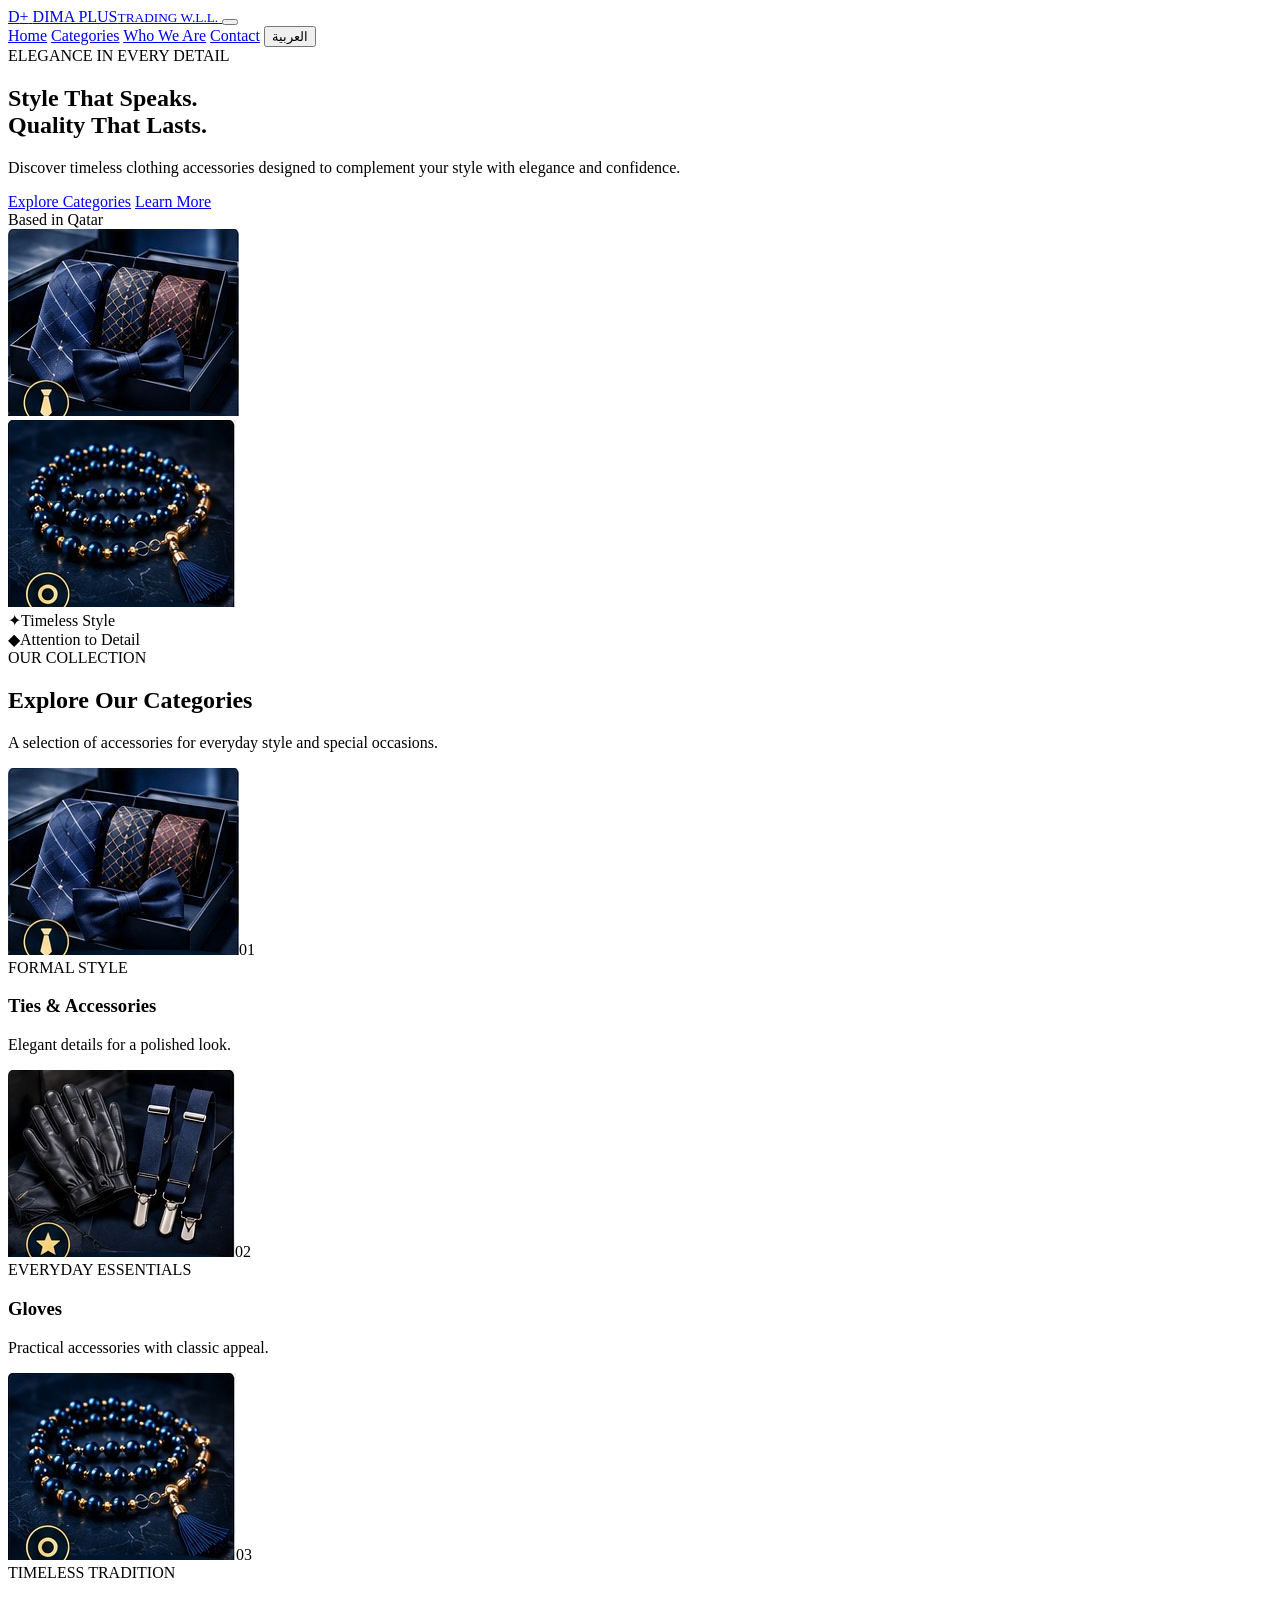
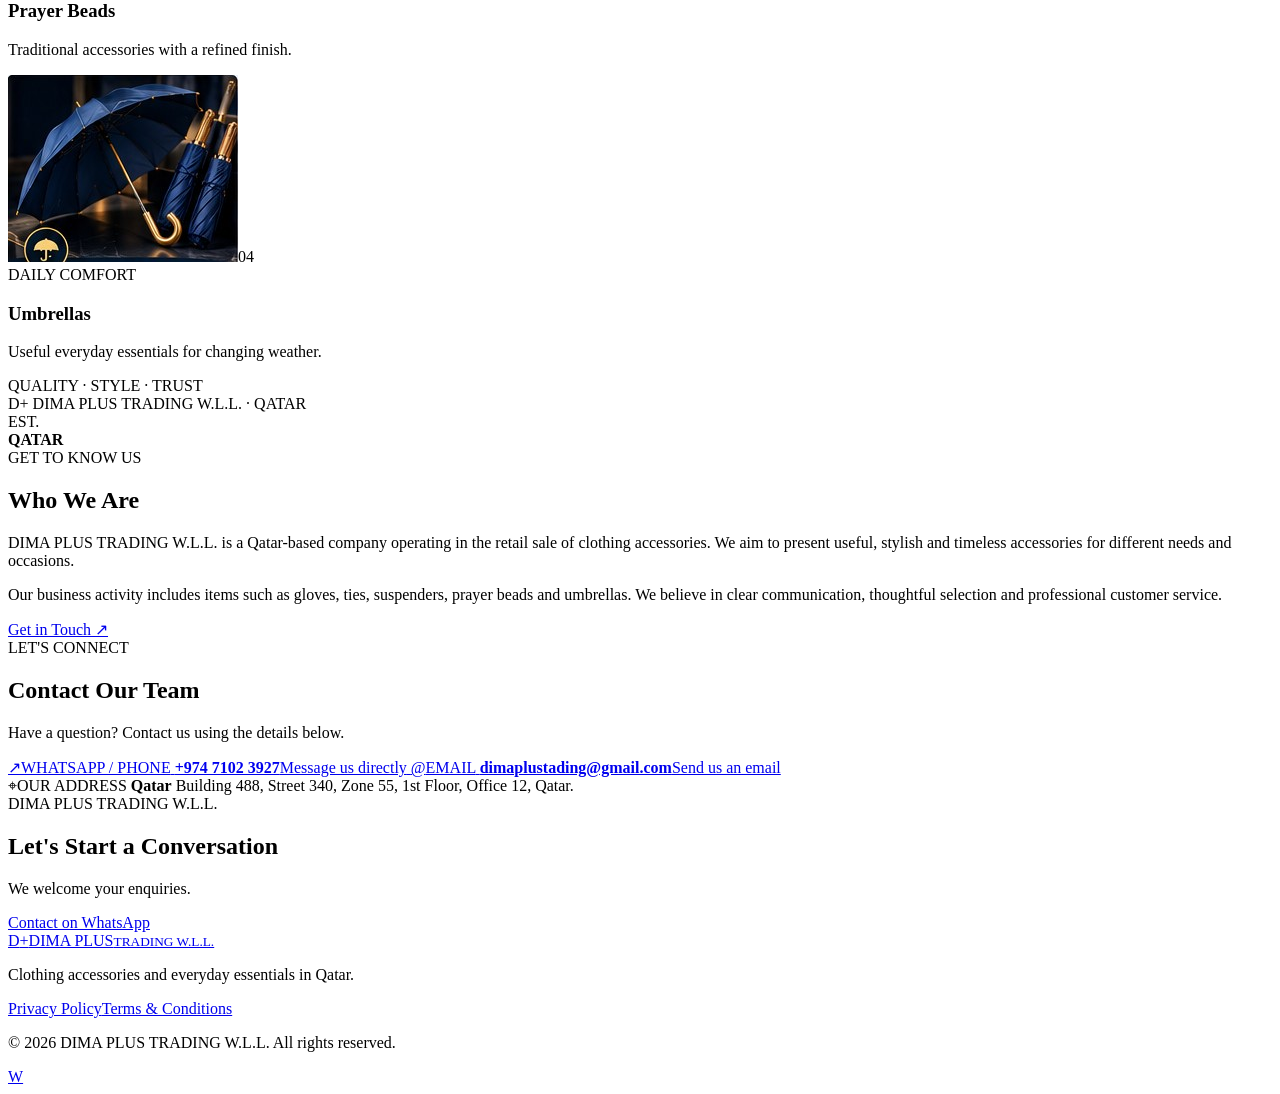
==== commit c22504e4: "Add index.html for DIMA PLUS website This commit adds a new HTML file for the DIMA PLUS TRADING W.L." ====
--- a/index.html
+++ b/index.html
@@ -1,351 +1,154 @@
+
 <!DOCTYPE html>
 <html lang="en" dir="ltr">
 <head>
   <meta charset="UTF-8">
-  <meta name="viewport" content="width=device-width, initial-scale=1.0">
-  <meta name="theme-color" content="#071525">
-
+  <meta name="viewport" content="width=device-width, initial-scale=1">
+  <meta name="theme-color" content="#081525">
+  <meta name="description" content="Discover clothing accessories with DIMA PLUS TRADING W.L.L., Qatar. Contact our team on WhatsApp or email.">
   <title>DIMA PLUS TRADING W.L.L. | Qatar</title>
-
-  <meta name="description" content="DIMA PLUS TRADING W.L.L. in Qatar. Discover clothing accessories including ties, gloves, prayer beads and umbrellas. Contact us on WhatsApp.">
-  <meta name="robots" content="index, follow">
-
   <link rel="stylesheet" href="style.css">
   <link rel="preconnect" href="https://fonts.googleapis.com">
   <link rel="preconnect" href="https://fonts.gstatic.com" crossorigin>
-  <link href="https://fonts.googleapis.com/css2?family=Cairo:wght@400;500;600;700;800&family=Playfair+Display:wght@500;600;700&display=swap" rel="stylesheet">
+  <link href="https://fonts.googleapis.com/css2?family=Playfair+Display:wght@500;600;700&family=Inter:wght@400;500;600;700&display=swap" rel="stylesheet">
 </head>
+<body>
+  <header class="site-header">
+    <a class="brand" href="#home" aria-label="DIMA PLUS home">
+      <span class="brand-mark">D<span>+</span></span>
+      <span class="brand-name">DIMA PLUS<small>TRADING W.L.L.</small></span>
+    </a>
 
-<body>
+    <button id="menuToggle" class="menu-toggle" type="button"
+      aria-label="Open navigation" aria-expanded="false" aria-controls="mainNav">
+      <span></span><span></span><span></span>
+    </button>
 
-  <header class="site-header">
-    <div class="container nav-wrap">
-
-      <a class="brand" href="#home" aria-label="DIMA PLUS home">
-        <span class="brand-mark">D<span>+</span></span>
-        <span class="brand-name">
-          <strong>DIMA PLUS</strong>
-          <small>TRADING W.L.L.</small>
-        </span>
-      </a>
-
-      <button class="menu-toggle" id="menuToggle"
-        aria-label="Open navigation menu"
-        aria-expanded="false"
-        aria-controls="mainNav">
-        <span></span>
-        <span></span>
-        <span></span>
-      </button>
-
-      <nav class="main-nav" id="mainNav">
-        <a href="#home" data-i18n="navHome">Home</a>
-        <a href="#categories" data-i18n="navCategories">Categories</a>
-        <a href="#about" data-i18n="navAbout">Who We Are</a>
-        <a href="#contact" data-i18n="navContact">Contact</a>
-        <button class="language-toggle" id="languageToggle" type="button">
-          العربية
-        </button>
-      </nav>
-
-    </div>
+    <nav id="mainNav" class="main-nav">
+      <a href="#home" data-i18n="navHome">Home</a>
+      <a href="#categories" data-i18n="navCategories">Categories</a>
+      <a href="#about" data-i18n="navAbout">Who We Are</a>
+      <a href="#contact" data-i18n="navContact">Contact</a>
+      <button id="languageToggle" class="language-toggle" type="button">العربية</button>
+    </nav>
   </header>
 
   <main>
-
-    <!-- HERO -->
     <section class="hero" id="home">
       <div class="hero-glow"></div>
-
-      <div class="container hero-grid">
-        <div class="hero-content">
-          <span class="eyebrow" data-i18n="heroEyebrow">
-            ELEGANCE IN EVERY DETAIL
-          </span>
-
-          <h1 data-i18n="heroTitle">
-            Style That Speaks.
-            <em>Quality That Lasts.</em>
-          </h1>
-
-          <p data-i18n="heroText">
-            Discover timeless clothing accessories designed to
-            complement your style with elegance and confidence.
-          </p>
-
-          <div class="hero-actions">
-            <a href="#categories" class="btn btn-gold" data-i18n="explore">
-              Explore Categories
-            </a>
-            <a href="#about" class="btn btn-outline" data-i18n="learnMore">
-              Learn More
-            </a>
-          </div>
-
-          <div class="hero-note">
-            <span class="gold-dot"></span>
-            <span data-i18n="heroNote">Based in Qatar</span>
-          </div>
+      <div class="hero-content">
+        <span class="eyebrow" data-i18n="heroEyebrow">ELEGANCE IN EVERY DETAIL</span>
+        <h1 data-i18n="heroTitle">Style That Speaks.<br>Quality That Lasts.</h1>
+        <p data-i18n="heroText">Discover timeless clothing accessories designed to complement your style with elegance and confidence.</p>
+        <div class="hero-actions">
+          <a class="button button-gold" href="#categories" data-i18n="explore">Explore Categories</a>
+          <a class="button button-outline" href="#about" data-i18n="learnMore">Learn More</a>
         </div>
-
-        <div class="hero-art" aria-label="Elegant clothing accessories display">
-          <div class="art-ring ring-one"></div>
-          <div class="art-ring ring-two"></div>
-
-          <div class="art-card art-card-main">
-            <div class="art-monogram">D<span>+</span></div>
-            <div class="art-card-line"></div>
-            <p>DIMA PLUS</p>
-            <small>QUALITY · STYLE · TRUST</small>
-          </div>
-
-          <div class="floating-label label-top">
-            <span class="label-dot"></span>
-            <span data-i18n="labelStyle">Timeless Style</span>
-          </div>
-
-          <div class="floating-label label-bottom">
-            <span class="label-star">✦</span>
-            <span data-i18n="labelQuality">Attention to Detail</span>
-          </div>
-        </div>
+        <div class="hero-note"><span class="status-dot"></span><span data-i18n="heroNote">Based in Qatar</span></div>
       </div>
 
+      <div class="hero-art" aria-label="Elegant accessories display">
+        <div class="art-orbit orbit-one"></div>
+        <div class="art-orbit orbit-two"></div>
+        <div class="art-card art-card-back">
+          <img src="images/ties.jpg" alt="Classic ties" onerror="this.style.display='none'">
+        </div>
+        <div class="art-card art-card-front">
+          <img src="images/tasbih.jpg" alt="Prayer beads" onerror="this.style.display='none'">
+        </div>
+        <div class="floating-label label-one"><span>✦</span><span data-i18n="labelStyle">Timeless Style</span></div>
+        <div class="floating-label label-two"><span>◆</span><span data-i18n="labelQuality">Attention to Detail</span></div>
+      </div>
       <div class="hero-bottom-line"></div>
     </section>
 
-    <!-- CATEGORIES -->
-    <section class="section categories-section" id="categories">
-      <div class="container">
+    <section class="categories section" id="categories">
+      <div class="section-heading">
+        <span class="eyebrow" data-i18n="categoryEyebrow">OUR COLLECTION</span>
+        <h2 data-i18n="categoryTitle">Explore Our Categories</h2>
+        <p data-i18n="categoryText">A selection of accessories for everyday style and special occasions.</p>
+      </div>
 
-        <div class="section-heading">
-          <span class="eyebrow" data-i18n="categoryEyebrow">
-            OUR COLLECTION
-          </span>
-          <h2 data-i18n="categoryTitle">Explore Our Categories</h2>
-          <p data-i18n="categoryText">
-            A selection of accessories for everyday style and special occasions.
-          </p>
+      <div class="category-grid">
+        <article class="category-card">
+          <div class="category-image"><img src="images/ties.jpg" alt="Ties and accessories" loading="lazy" onerror="this.style.display='none'"><span class="image-number">01</span></div>
+          <div class="category-info"><span class="card-kicker" data-i18n="catOneKicker">FORMAL STYLE</span><h3 data-i18n="catOne">Ties &amp; Accessories</h3><p data-i18n="catOneText">Elegant details for a polished look.</p></div>
+        </article>
+
+        <article class="category-card">
+          <div class="category-image"><img src="images/gloves.jpg" alt="Gloves" loading="lazy" onerror="this.style.display='none'"><span class="image-number">02</span></div>
+          <div class="category-info"><span class="card-kicker" data-i18n="catTwoKicker">EVERYDAY ESSENTIALS</span><h3 data-i18n="catTwo">Gloves</h3><p data-i18n="catTwoText">Practical accessories with classic appeal.</p></div>
+        </article>
+
+        <article class="category-card">
+          <div class="category-image"><img src="images/tasbih.jpg" alt="Prayer beads" loading="lazy" onerror="this.style.display='none'"><span class="image-number">03</span></div>
+          <div class="category-info"><span class="card-kicker" data-i18n="catThreeKicker">TIMELESS TRADITION</span><h3 data-i18n="catThree">Prayer Beads</h3><p data-i18n="catThreeText">Traditional accessories with a refined finish.</p></div>
+        </article>
+
+        <article class="category-card">
+          <div class="category-image"><img src="images/umbrellas.jpg" alt="Umbrellas" loading="lazy" onerror="this.style.display='none'"><span class="image-number">04</span></div>
+          <div class="category-info"><span class="card-kicker" data-i18n="catFourKicker">DAILY COMFORT</span><h3 data-i18n="catFour">Umbrellas</h3><p data-i18n="catFourText">Useful everyday essentials for changing weather.</p></div>
+        </article>
+      </div>
+      <div class="collection-footer"><span data-i18n="imageCaption">QUALITY · STYLE · TRUST</span></div>
+    </section>
+
+    <section class="about-section section" id="about">
+      <div class="about-visual">
+        <div class="about-frame">
+          <span class="about-monogram">D<span>+</span></span>
+          <span class="about-company">DIMA PLUS</span>
+          <span class="about-caption">TRADING W.L.L. · QATAR</span>
         </div>
+        <div class="about-badge">EST.<br><strong>QATAR</strong></div>
+      </div>
+      <div class="about-content">
+        <span class="eyebrow" data-i18n="aboutEyebrow">GET TO KNOW US</span>
+        <h2 data-i18n="aboutTitle">Who We Are</h2>
+        <p data-i18n="aboutText">DIMA PLUS TRADING W.L.L. is a Qatar-based company operating in the retail sale of clothing accessories. We aim to present useful, stylish and timeless accessories for different needs and occasions.</p>
+        <p data-i18n="aboutTextTwo">Our business activity includes items such as gloves, ties, suspenders, prayer beads and umbrellas. We believe in clear communication, thoughtful selection and professional customer service.</p>
+        <a class="text-link" href="#contact"><span data-i18n="aboutLink">Get in Touch</span> <span aria-hidden="true">↗</span></a>
+      </div>
+    </section>
 
-        <div class="category-grid">
+    <section class="contact-section section" id="contact">
+      <div class="section-heading">
+        <span class="eyebrow" data-i18n="contactEyebrow">LET'S CONNECT</span>
+        <h2 data-i18n="contactTitle">Contact Our Team</h2>
+        <p data-i18n="contactText">Have a question? Contact us using the details below.</p>
+      </div>
 
-          <article class="category-card">
-            <div class="category-image">
-              <img src="images/ties.jpg"
-                alt="Ties and formal accessories"
-                loading="lazy">
-              <span class="category-number">01</span>
-            </div>
-            <div class="category-info">
-              <span class="category-kicker" data-i18n="catOneKicker">FORMAL STYLE</span>
-              <h3 data-i18n="catOne">Ties & Accessories</h3>
-              <p data-i18n="catOneText">Elegant details for a polished look.</p>
-            </div>
-          </article>
-
-          <article class="category-card">
-            <div class="category-image">
-              <img src="images/gloves.jpg"
-                alt="Gloves and clothing accessories"
-                loading="lazy">
-              <span class="category-number">02</span>
-            </div>
-            <div class="category-info">
-              <span class="category-kicker" data-i18n="catTwoKicker">EVERYDAY ESSENTIALS</span>
-              <h3 data-i18n="catTwo">Gloves</h3>
-              <p data-i18n="catTwoText">Practical accessories with classic appeal.</p>
-            </div>
-          </article>
-
-          <article class="category-card">
-            <div class="category-image">
-              <img src="images/tasbih.jpg"
-                alt="Prayer beads or tasbih"
-                loading="lazy">
-              <span class="category-number">03</span>
-            </div>
-            <div class="category-info">
-              <span class="category-kicker" data-i18n="catThreeKicker">TIMELESS TRADITION</span>
-              <h3 data-i18n="catThree">Prayer Beads</h3>
-              <p data-i18n="catThreeText">Traditional accessories with a refined finish.</p>
-            </div>
-          </article>
-
-          <article class="category-card">
-            <div class="category-image">
-              <img src="images/umbrellas.jpg"
-                alt="Umbrellas"
-                loading="lazy">
-              <span class="category-number">04</span>
-            </div>
-            <div class="category-info">
-              <span class="category-kicker" data-i18n="catFourKicker">DAILY COMFORT</span>
-              <h3 data-i18n="catFour">Umbrellas</h3>
-              <p data-i18n="catFourText">Useful everyday essentials for changing weather.</p>
-            </div>
-          </article>
-
+      <div class="contact-grid">
+        <a class="contact-card" href="https://wa.me/97471023927" target="_blank" rel="noopener noreferrer">
+          <span class="contact-icon">↗</span><span class="contact-label" data-i18n="whatsappLabel">WHATSAPP / PHONE</span>
+          <strong>+974 7102 3927</strong><span class="contact-detail" data-i18n="whatsappDetail">Message us directly</span>
+        </a>
+        <a class="contact-card" href="mailto:dimaplustading@gmail.com">
+          <span class="contact-icon">@</span><span class="contact-label" data-i18n="emailLabel">EMAIL</span>
+          <strong class="email-address">dimaplustading@gmail.com</strong><span class="contact-detail" data-i18n="emailDetail">Send us an email</span>
+        </a>
+        <div class="contact-card address-card">
+          <span class="contact-icon">⌖</span><span class="contact-label" data-i18n="addressLabel">OUR ADDRESS</span>
+          <strong data-i18n="addressTitle">Qatar</strong>
+          <span class="contact-detail" data-i18n="addressDetail">Building 488, Street 340, Zone 55, 1st Floor, Office 12, Qatar.</span>
         </div>
       </div>
     </section>
 
-    <!-- WHO WE ARE IMAGE -->
-    <section class="about-visual" aria-label="DIMA PLUS brand and accessories">
-      <div class="container">
-        <div class="about-image-frame">
-          <img
-            src="images/who-we-are.png"
-            alt="DIMA PLUS TRADING W.L.L. premium accessories display"
-            loading="lazy">
-          <div class="image-caption">
-            <span data-i18n="imageCaption">QUALITY · STYLE · TRUST</span>
-          </div>
-        </div>
-      </div>
+    <section class="cta-section">
+      <div><span class="eyebrow" data-i18n="ctaEyebrow">DIMA PLUS TRADING W.L.L.</span><h2 data-i18n="ctaTitle">Let's Start a Conversation</h2><p data-i18n="ctaText">We welcome your enquiries.</p></div>
+      <a class="button button-gold" href="https://wa.me/97471023927" target="_blank" rel="noopener noreferrer" data-i18n="ctaButton">Contact on WhatsApp</a>
     </section>
-
-    <!-- WHO WE ARE -->
-    <section class="section about-section" id="about">
-      <div class="container about-grid">
-
-        <div class="about-side">
-          <span class="about-big-letter">D<span>+</span></span>
-          <div class="about-side-caption">
-            <span data-i18n="aboutSide">OUR COMPANY</span>
-            <span class="gold-line"></span>
-          </div>
-        </div>
-
-        <div class="about-content">
-          <span class="eyebrow" data-i18n="aboutEyebrow">GET TO KNOW US</span>
-          <h2 data-i18n="aboutTitle">Who We Are</h2>
-
-          <p data-i18n="aboutText">
-            DIMA PLUS TRADING W.L.L. is a Qatar-based company
-            operating in the retail sale of clothing accessories.
-            We aim to present useful, stylish and timeless accessories
-            for different needs and occasions.
-          </p>
-
-          <p data-i18n="aboutTextTwo">
-            Our business activity includes items such as gloves,
-            ties, suspenders, prayer beads and umbrellas.
-            We believe in clear communication, thoughtful selection
-            and professional customer service.
-          </p>
-
-          <a class="text-link" href="#contact">
-            <span data-i18n="aboutLink">Get in Touch</span>
-            <span aria-hidden="true">↗</span>
-          </a>
-        </div>
-
-      </div>
-    </section>
-
-    <!-- CONTACT -->
-    <section class="section contact-section" id="contact">
-      <div class="container">
-
-        <div class="section-heading">
-          <span class="eyebrow" data-i18n="contactEyebrow">LET'S CONNECT</span>
-          <h2 data-i18n="contactTitle">Contact Our Team</h2>
-          <p data-i18n="contactText">
-            Have a question? Contact us using the details below.
-          </p>
-        </div>
-
-        <div class="contact-grid">
-
-          <a class="contact-card" href="https://wa.me/97471023927" target="_blank" rel="noopener noreferrer">
-            <span class="contact-icon">↗</span>
-            <span class="contact-label" data-i18n="whatsappLabel">WHATSAPP / PHONE</span>
-            <strong>+974 7102 3927</strong>
-            <span class="contact-detail" data-i18n="whatsappDetail">Message us directly</span>
-          </a>
-
-          <a class="contact-card" href="mailto:dimaplustading@gmail.com">
-            <span class="contact-icon">@</span>
-            <span class="contact-label" data-i18n="emailLabel">EMAIL</span>
-            <strong class="email-value">dimaplustading@gmail.com</strong>
-            <span class="contact-detail" data-i18n="emailDetail">Send us an email</span>
-          </a>
-
-          <div class="contact-card address-card">
-            <span class="contact-icon">⌖</span>
-            <span class="contact-label" data-i18n="addressLabel">OUR ADDRESS</span>
-            <strong data-i18n="addressTitle">Doha, Qatar</strong>
-            <span class="contact-detail" data-i18n="addressDetail">
-              Building 488, Street 340, Zone 55, 1st Floor, Office 12, Qatar.
-            </span>
-          </div>
-
-        </div>
-      </div>
-    </section>
-
-    <!-- CTA -->
-    <section class="cta-section">
-      <div class="container cta-inner">
-        <div>
-          <span class="eyebrow" data-i18n="ctaEyebrow">DIMA PLUS TRADING W.L.L.</span>
-          <h2 data-i18n="ctaTitle">Let's Start a Conversation</h2>
-          <p data-i18n="ctaText">We welcome your enquiries.</p>
-        </div>
-        <a class="btn btn-gold"
-          href="https://wa.me/97471023927"
-          target="_blank"
-          rel="noopener noreferrer"
-          data-i18n="ctaButton">
-          Contact on WhatsApp
-        </a>
-      </div>
-    </section>
-
   </main>
 
-  <!-- FOOTER -->
   <footer class="site-footer">
-    <div class="container footer-main">
-
-      <a class="brand footer-brand" href="#home">
-        <span class="brand-mark">D<span>+</span></span>
-        <span class="brand-name">
-          <strong>DIMA PLUS</strong>
-          <small>TRADING W.L.L.</small>
-        </span>
-      </a>
-
-      <p data-i18n="footerText">
-        Clothing accessories and everyday essentials in Qatar.
-      </p>
-
-      <div class="footer-links">
-        <a href="privacy.html" data-i18n="privacy">Privacy Policy</a>
-        <a href="terms.html" data-i18n="terms">Terms & Conditions</a>
-        <a href="#contact" data-i18n="navContact">Contact</a>
-      </div>
-
-    </div>
-
-    <div class="container footer-bottom">
-      <span>© <span id="currentYear"></span> DIMA PLUS TRADING W.L.L.</span>
-      <span data-i18n="rights">All rights reserved.</span>
-    </div>
+    <a class="brand footer-brand" href="#home"><span class="brand-mark">D<span>+</span></span><span class="brand-name">DIMA PLUS<small>TRADING W.L.L.</small></span></a>
+    <p data-i18n="footerText">Clothing accessories and everyday essentials in Qatar.</p>
+    <div class="footer-links"><a href="privacy.html" data-i18n="privacy">Privacy Policy</a><a href="terms.html" data-i18n="terms">Terms &amp; Conditions</a></div>
+    <p class="copyright">© <span id="currentYear">2026</span> DIMA PLUS TRADING W.L.L. <span data-i18n="rights">All rights reserved.</span></p>
   </footer>
 
-  <!-- FLOATING WHATSAPP -->
-  <a class="whatsapp-float"
-     href="https://wa.me/97471023927"
-     target="_blank"
-     rel="noopener noreferrer"
-     aria-label="Contact DIMA PLUS on WhatsApp">
-    <svg viewBox="0 0 32 32" aria-hidden="true">
-      <path fill="currentColor" d="M16.02 3C8.85 3 3.02 8.8 3.02 15.96c0 2.28.6 4.5 1.76 6.45L3 29l6.8-1.78a13.1 13.1 0 0 0 6.22 1.57h.01c7.16 0 12.99-5.82 12.99-12.98A12.9 12.9 0 0 0 16.02 3Zm0 23.57c-1.94 0-3.84-.52-5.49-1.5l-.39-.23-4.03 1.06 1.08-3.93-.25-.4a10.56 10.56 0 0 1-1.62-5.61c0-5.89 4.8-10.68 10.7-10.68 2.85 0 5.53 1.11 7.55 3.13a10.6 10.6 0 0 1 3.13 7.55c0 5.9-4.8 10.69-10.68 10.69Zm5.87-8.01c-.32-.16-1.9-.94-2.2-1.05-.3-.11-.51-.16-.73.16-.21.32-.84 1.05-1.03 1.26-.19.21-.38.24-.7.08-.32-.16-1.35-.5-2.57-1.58-.95-.84-1.59-1.88-1.77-2.2-.19-.32-.02-.49.14-.65.14-.14.32-.38.48-.57.16-.19.21-.32.32-.54.1-.21.05-.4-.03-.56-.08-.16-.73-1.75-1-2.4-.27-.63-.53-.55-.73-.56h-.62c-.22 0-.57.08-.86.4-.3.32-1.13 1.1-1.13 2.68 0 1.59 1.16 3.12 1.32 3.33.16.21 2.29 3.49 5.54 4.89.77.33 1.37.53 1.84.68.77.24 1.47.21 2.02.13.62-.09 1.9-.78 2.17-1.53.27-.75.27-1.4.19-1.53-.08-.13-.29-.21-.61-.37Z"/>
-    </svg>
-  </a>
-
+  <a class="whatsapp-float" href="https://wa.me/97471023927" target="_blank" rel="noopener noreferrer" aria-label="Contact us on WhatsApp">W</a>
   <script src="app.js"></script>
 </body>
-  </html>
+</html>
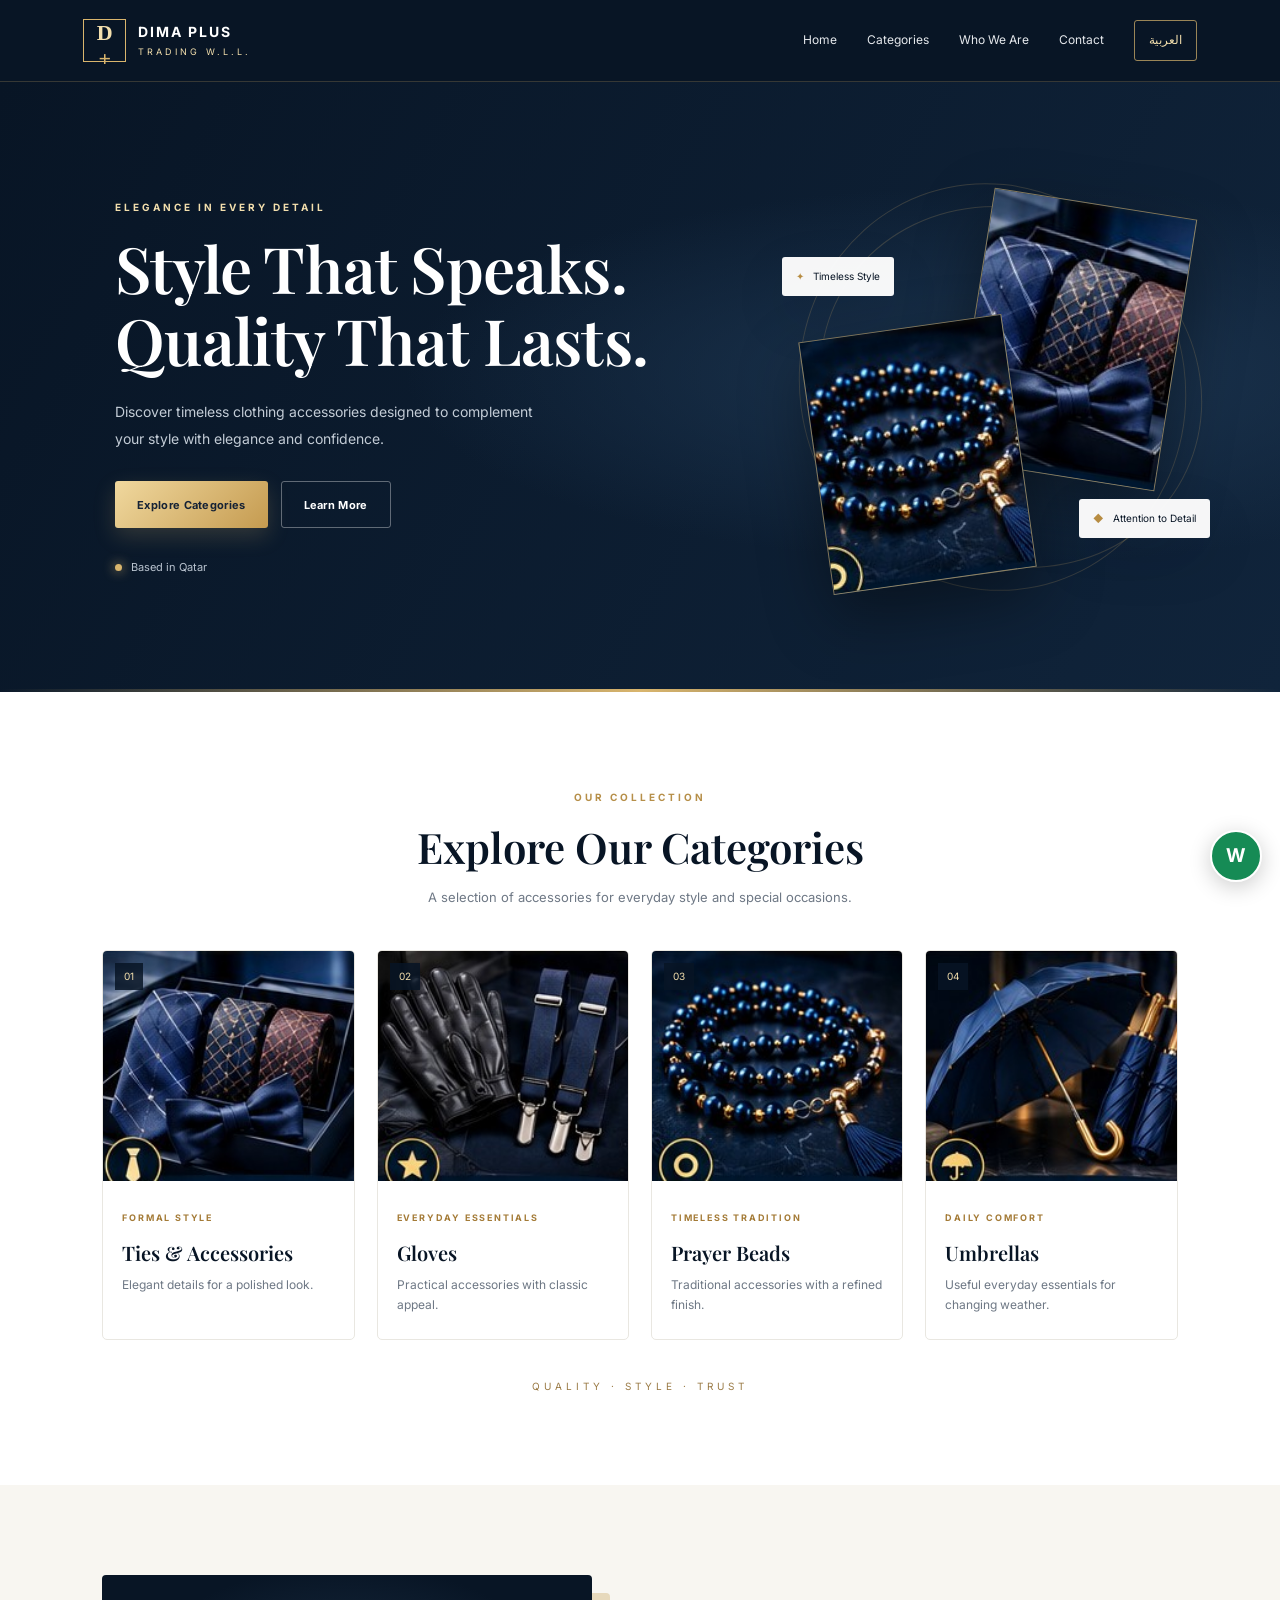
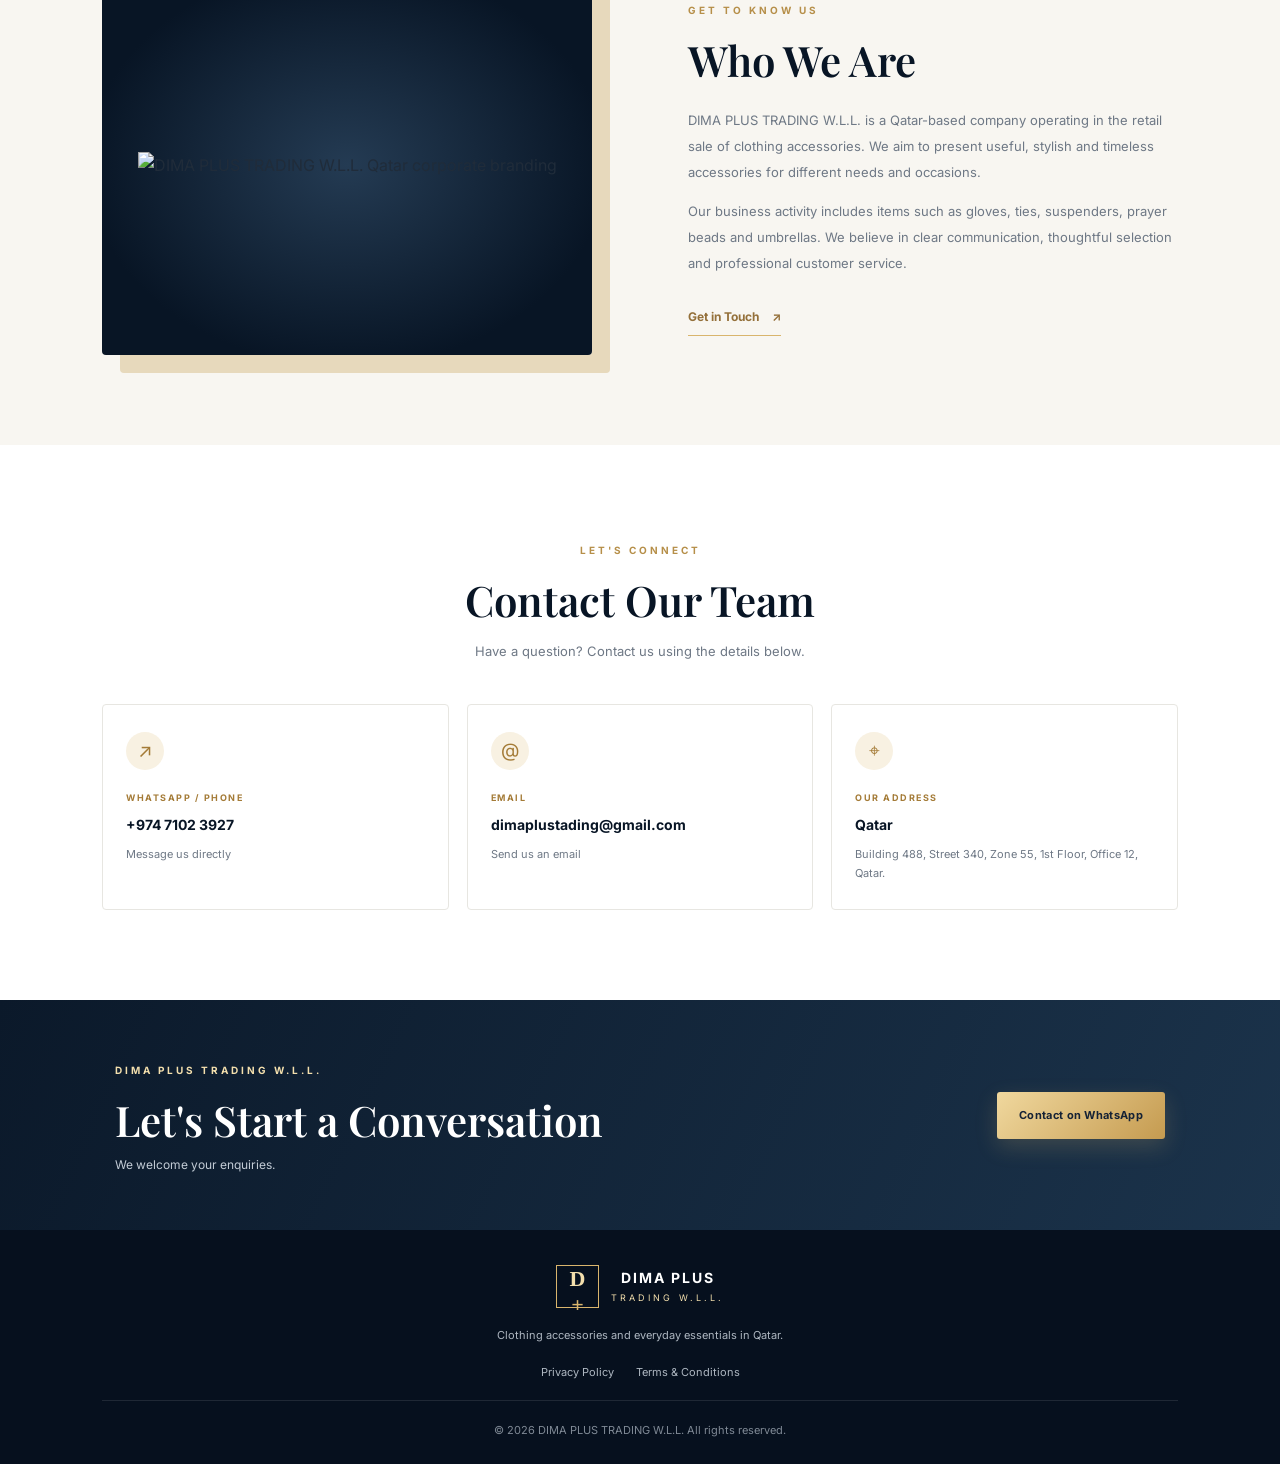
==== commit ad9bab51: "Update company information to use an image Replaced the company information section with an image." ====
--- a/index.html
+++ b/index.html
@@ -94,14 +94,16 @@
     </section>
 
     <section class="about-section section" id="about">
+      <!-- Updated company image -->
       <div class="about-visual">
-        <div class="about-frame">
-          <span class="about-monogram">D<span>+</span></span>
-          <span class="about-company">DIMA PLUS</span>
-          <span class="about-caption">TRADING W.L.L. · QATAR</span>
-        </div>
-        <div class="about-badge">EST.<br><strong>QATAR</strong></div>
+        <img
+          src="images/about-company.png"
+          alt="DIMA PLUS TRADING W.L.L. Qatar corporate branding"
+          class="about-company-image"
+          loading="lazy"
+        >
       </div>
+
       <div class="about-content">
         <span class="eyebrow" data-i18n="aboutEyebrow">GET TO KNOW US</span>
         <h2 data-i18n="aboutTitle">Who We Are</h2>
--- a/style.css
+++ b/style.css
@@ -0,0 +1,169 @@
+
+:root {
+  --navy: #081525;
+  --navy2: #10243b;
+  --gold: #d9b56d;
+  --gold-light: #f3dfad;
+  --cream: #f8f6f1;
+  --ink: #202c3a;
+  --muted: #6e7885;
+  --white: #fff;
+  --shadow: 0 20px 55px rgba(8, 21, 37, .10);
+}
+* { box-sizing: border-box; }
+html { scroll-behavior: smooth; scroll-padding-top: 85px; }
+body { margin: 0; font-family: Inter, Arial, sans-serif; color: var(--ink); line-height: 1.7; overflow-x: hidden; }
+body, button, a { -webkit-tap-highlight-color: transparent; }
+a { color: inherit; text-decoration: none; }
+button { font: inherit; }
+img { display: block; max-width: 100%; }
+.site-header { height: 82px; padding: 0 6.5%; display: flex; align-items: center; justify-content: space-between; background: var(--navy); color: white; position: sticky; top: 0; z-index: 1000; border-bottom: 1px solid rgba(217,181,109,.22); }
+.brand { display: flex; align-items: center; gap: 12px; flex-shrink: 0; }
+.brand-mark { width: 43px; height: 43px; display: grid; place-items: center; border: 1px solid var(--gold); color: var(--gold-light); font: 700 22px Georgia, serif; }
+.brand-mark span, .about-monogram span { color: var(--gold); }
+.brand-name { font-size: 14px; font-weight: 700; letter-spacing: 2px; line-height: 1.3; }
+.brand-name small { display: block; font-size: 9px; letter-spacing: 3px; font-weight: 400; color: var(--gold-light); margin-top: 5px; }
+.main-nav { display: flex; align-items: center; gap: 30px; }
+.main-nav > a { font-size: 12px; color: #e6e9ed; transition: color .2s; }
+.main-nav > a:hover { color: var(--gold-light); }
+.language-toggle { color: var(--gold-light); border: 1px solid rgba(217,181,109,.7); background: transparent; padding: 9px 14px; border-radius: 3px; cursor: pointer; font-size: 12px; }
+.menu-toggle { display: none; background: transparent; border: 1px solid rgba(217,181,109,.5); padding: 9px; border-radius: 4px; cursor: pointer; }
+.menu-toggle span { display: block; width: 22px; height: 2px; margin: 4px; background: var(--gold-light); }
+.hero { min-height: 610px; background: radial-gradient(ellipse at 78% 48%, #1c3550 0, transparent 42%), linear-gradient(120deg, #081525, #10243b); color: white; position: relative; padding: 85px 9% 90px; display: flex; align-items: center; overflow: hidden; }
+.hero-content { position: relative; z-index: 2; max-width: 550px; }
+.eyebrow { display: inline-block; color: #b68f49; font-size: 10px; font-weight: 700; letter-spacing: 3px; margin-bottom: 16px; }
+.hero .eyebrow, .cta-section .eyebrow { color: var(--gold-light); }
+h1, h2, h3, p { margin-top: 0; }
+.hero h1 { font: 600 clamp(38px, 5vw, 65px)/1.12 "Playfair Display", Georgia, serif; letter-spacing: -.8px; margin-bottom: 24px; }
+.hero-content > p { color: #c3ccd6; font-size: 14px; max-width: 440px; line-height: 1.9; }
+.hero-actions { display: flex; flex-wrap: wrap; gap: 13px; margin-top: 29px; }
+.button { display: inline-flex; justify-content: center; align-items: center; min-height: 47px; padding: 12px 22px; font-size: 11px; font-weight: 700; letter-spacing: .3px; border-radius: 3px; transition: transform .2s, background .2s; }
+.button:hover { transform: translateY(-3px); }
+.button-gold { background: linear-gradient(135deg, #f0d89e, #c59b50); color: #152235; box-shadow: 0 8px 22px rgba(217,181,109,.2); }
+.button-outline { border: 1px solid rgba(255,255,255,.35); color: white; }
+.hero-note { display: flex; align-items: center; gap: 9px; color: #b9c3cf; font-size: 11px; margin-top: 30px; }
+.status-dot { width: 7px; height: 7px; border-radius: 50%; background: var(--gold); box-shadow: 0 0 12px var(--gold); }
+.hero-art { position: absolute; right: 7%; top: 50%; transform: translateY(-50%); width: 390px; height: 410px; }
+.art-orbit { position: absolute; border: 1px solid rgba(217,181,109,.2); border-radius: 50%; }
+.orbit-one { inset: 0 5px 0 0; transform: rotate(-18deg); }
+.orbit-two { inset: 28px -16px 28px 16px; transform: rotate(28deg); }
+.art-card { position: absolute; overflow: hidden; border: 1px solid rgba(217,181,109,.55); background: linear-gradient(145deg, #344a5f, #132337); box-shadow: 0 25px 65px rgba(0,0,0,.4); }
+.art-card img { width: 100%; height: 100%; object-fit: cover; }
+.art-card-back { width: 205px; height: 275px; top: 20px; right: 13px; transform: rotate(9deg); }
+.art-card-front { width: 205px; height: 255px; left: 15px; bottom: 10px; transform: rotate(-8deg); }
+.floating-label { position: absolute; display: flex; gap: 9px; align-items: center; padding: 11px 14px; background: rgba(255,255,255,.96); color: var(--navy); font-size: 10px; box-shadow: var(--shadow); border-radius: 3px; }
+.floating-label span:first-child { color: #b78c42; }
+.label-one { top: 75px; left: -18px; }
+.label-two { bottom: 54px; right: -20px; }
+.hero-bottom-line { height: 3px; width: 100%; position: absolute; bottom: 0; left: 0; background: linear-gradient(90deg, transparent, var(--gold), transparent); }
+.section { padding: 90px 8%; }
+.section-heading { text-align: center; max-width: 600px; margin: 0 auto 42px; }
+.section-heading h2, .about-content h2, .cta-section h2 { font: 600 clamp(30px, 4vw, 42px)/1.2 "Playfair Display", Georgia, serif; color: var(--navy); margin-bottom: 14px; }
+.section-heading p { color: var(--muted); font-size: 13px; }
+.category-grid { display: grid; grid-template-columns: repeat(4, minmax(0, 1fr)); gap: 22px; }
+.category-card { background: white; border: 1px solid #e9e7e1; border-radius: 5px; overflow: hidden; transition: transform .3s, box-shadow .3s; }
+.category-card:hover { transform: translateY(-7px); box-shadow: var(--shadow); }
+.category-image { height: 230px; position: relative; overflow: hidden; background: linear-gradient(145deg, #d8d0c0, #f3efe7); }
+.category-image img { width: 100%; height: 100%; object-fit: cover; transition: transform .5s; }
+.category-card:hover .category-image img { transform: scale(1.06); }
+.image-number { position: absolute; top: 12px; left: 12px; background: rgba(8,21,37,.85); color: var(--gold-light); font-size: 10px; padding: 5px 9px; }
+.category-info { padding: 21px 19px 24px; }
+.card-kicker { color: #a47b37; font-size: 9px; letter-spacing: 1.8px; font-weight: 700; }
+.category-info h3 { font: 600 20px "Playfair Display", Georgia, serif; margin: 9px 0; color: var(--navy); }
+.category-info p { color: var(--muted); font-size: 12px; margin-bottom: 0; }
+.collection-footer { text-align: center; padding-top: 38px; color: #9a7a45; font-size: 10px; letter-spacing: 4px; }
+.about-section { display: grid; grid-template-columns: 1fr 1fr; gap: 9%; align-items: center; background: var(--cream); }
+.about-visual { min-height: 380px; display: grid; place-items: center; position: relative; background: radial-gradient(ellipse at center, #243b53, #081525 75%); border-radius: 4px; overflow: hidden; box-shadow: 18px 18px 0 #e7d9bc; }
+.about-frame { width: 75%; height: 75%; min-height: 270px; border: 1px solid rgba(217,181,109,.7); display: flex; flex-direction: column; align-items: center; justify-content: center; }
+.about-monogram { font: 700 85px Georgia, serif; color: var(--gold-light); line-height: 1.2; }
+.about-company { color: white; letter-spacing: 5px; font-size: 17px; margin-top: 15px; }
+.about-caption { color: var(--gold-light); font-size: 9px; letter-spacing: 3px; margin-top: 8px; }
+.about-badge { position: absolute; bottom: 20px; right: 20px; background: var(--gold-light); color: var(--navy); padding: 12px 19px; font-size: 9px; letter-spacing: 2px; transform: rotate(-5deg); text-align: center; }
+.about-badge strong { font-size: 14px; }
+.about-content h2 { margin-bottom: 22px; }
+.about-content p { color: var(--muted); font-size: 13px; line-height: 2; }
+.text-link { display: inline-flex; gap: 13px; align-items: center; color: #94703a; border-bottom: 1px solid var(--gold); padding: 8px 0; margin-top: 10px; font-size: 12px; font-weight: 700; }
+.contact-section { background: white; }
+.contact-grid { display: grid; grid-template-columns: repeat(3, minmax(0, 1fr)); gap: 18px; }
+.contact-card { display: flex; flex-direction: column; align-items: flex-start; padding: 27px 23px; border: 1px solid #e7e6e1; border-radius: 4px; background: white; min-width: 0; transition: transform .2s, border-color .2s; }
+a.contact-card:hover { transform: translateY(-4px); border-color: var(--gold); }
+.contact-icon { display: grid; place-items: center; width: 38px; height: 38px; border-radius: 50%; color: #a47b37; background: #f8f1e2; font-size: 19px; margin-bottom: 20px; }
+.contact-label { color: #a47b37; letter-spacing: 1.5px; font-size: 9px; font-weight: 700; margin-bottom: 8px; }
+.contact-card strong { font-size: 14px; color: var(--navy); overflow-wrap: anywhere; }
+.contact-detail { font-size: 11px; color: var(--muted); margin-top: 8px; }
+.cta-section { display: flex; justify-content: space-between; align-items: center; gap: 30px; padding: 55px 9%; background: linear-gradient(115deg, #0b192a, #1b334b); color: white; }
+.cta-section h2 { color: white; margin-bottom: 9px; }
+.cta-section p { color: #c3ccd6; font-size: 12px; margin-bottom: 0; }
+.cta-section .button { flex-shrink: 0; }
+.site-footer { padding: 35px 8% 25px; background: #06101e; color: #aeb7c1; text-align: center; }
+.footer-brand { justify-content: center; color: white; }
+.site-footer > p { font-size: 11px; margin: 18px 0; }
+.footer-links { display: flex; justify-content: center; flex-wrap: wrap; gap: 22px; font-size: 11px; }
+.footer-links a:hover { color: var(--gold-light); }
+.site-footer .copyright { border-top: 1px solid rgba(255,255,255,.1); padding-top: 20px; margin-bottom: 0; color: #7f8995; }
+.whatsapp-float { position: fixed; right: 18px; bottom: 18px; width: 52px; height: 52px; display: grid; place-items: center; border-radius: 50%; background: #168b55; color: white; border: 2px solid white; box-shadow: 0 5px 22px #0003; z-index: 900; font-weight: 700; font-size: 19px; }
+[dir="rtl"] { text-align: right; }
+[dir="rtl"] .main-nav, [dir="rtl"] .brand, [dir="rtl"] .hero-actions, [dir="rtl"] .hero-note { direction: rtl; }
+[dir="rtl"] .hero-content { margin-left: auto; }
+[dir="rtl"] .hero-art { right: auto; left: 7%; }
+[dir="rtl"] .floating-label.label-one { left: auto; right: -18px; }
+[dir="rtl"] .floating-label.label-two { right: auto; left: -20px; }
+[dir="rtl"] .image-number { left: auto; right: 12px; }
+[dir="rtl"] .about-badge { right: auto; left: 20px; }
+[dir="rtl"] .contact-card { align-items: flex-start; }
+[dir="rtl"] .whatsapp-float { right: auto; left: 18px; }
+@media (max-width: 1000px) {
+  .site-header { padding: 0 5%; }
+  .main-nav { gap: 18px; }
+  .hero { padding-left: 6%; padding-right: 6%; }
+  .hero-art { right: 3%; width: 320px; transform: translateY(-50%) scale(.9); transform-origin: center right; }
+  [dir="rtl"] .hero-art { right: auto; left: 3%; transform-origin: center left; }
+  .category-grid { grid-template-columns: repeat(2, minmax(0, 1fr)); }
+  .category-image { height: 260px; }
+}
+@media (max-width: 700px) {
+  .site-header { height: 72px; padding: 0 5%; }
+  .brand-mark { width: 38px; height: 38px; }
+  .brand-name { font-size: 12px; }
+  .menu-toggle { display: block; }
+  .main-nav { display: none; position: absolute; top: 71px; left: 0; right: 0; padding: 18px 6% 24px; background: #081525; border-top: 1px solid rgba(217,181,109,.2); flex-direction: column; align-items: stretch; gap: 0; box-shadow: 0 20px 25px #0003; }
+  .main-nav.open { display: flex; }
+  .main-nav > a { padding: 13px 3px; border-bottom: 1px solid rgba(255,255,255,.08); font-size: 13px; }
+  .language-toggle { align-self: flex-start; margin-top: 15px; }
+  [dir="rtl"] .main-nav { left: 0; right: 0; }
+  .hero { padding: 55px 7% 40px; min-height: auto; display: flex; flex-direction: column; align-items: stretch; }
+  .hero-content { max-width: 100%; }
+  .hero h1 { font-size: clamp(38px, 10vw, 53px); }
+  .hero-content > p { font-size: 13px; }
+  .hero-art { position: relative; top: auto; right: auto; left: auto; transform: none; transform-origin: center; width: min(100%, 340px); height: 320px; margin: 30px auto 10px; }
+  [dir="rtl"] .hero-art { left: auto; right: auto; transform: none; }
+  .art-card-back { width: 170px; height: 220px; right: 20px; }
+  .art-card-front { width: 165px; height: 210px; left: 18px; }
+  .label-one { top: 45px; left: -2px; }
+  .label-two { bottom: 28px; right: -2px; }
+  [dir="rtl"] .floating-label.label-one { left: auto; right: -2px; }
+  [dir="rtl"] .floating-label.label-two { right: auto; left: -2px; }
+  .section { padding: 65px 6%; }
+  .section-heading { margin-bottom: 30px; }
+  .category-grid { gap: 13px; }
+  .category-image { height: 175px; }
+  .category-info { padding: 15px 13px 18px; }
+  .category-info h3 { font-size: 17px; }
+  .category-info p { font-size: 11px; }
+  .card-kicker { font-size: 8px; letter-spacing: 1px; }
+  .about-section { grid-template-columns: 1fr; gap: 38px; }
+  .about-visual { min-height: 310px; }
+  .about-frame { min-height: 245px; }
+  .contact-grid { grid-template-columns: 1fr; }
+  .contact-card { padding: 23px; }
+  .cta-section { padding: 45px 7%; align-items: flex-start; flex-direction: column; }
+  .cta-section h2 { font-size: 31px; }
+}
+@media (max-width: 360px) {
+  .category-grid { grid-template-columns: 1fr; }
+  .category-image { height: 230px; }
+  .hero-actions .button { width: 100%; }
+}
+@media (prefers-reduced-motion: reduce) {
+  *, *::before, *::after { scroll-behavior: auto !important; transition: none !important; animation: none !important; }
+}
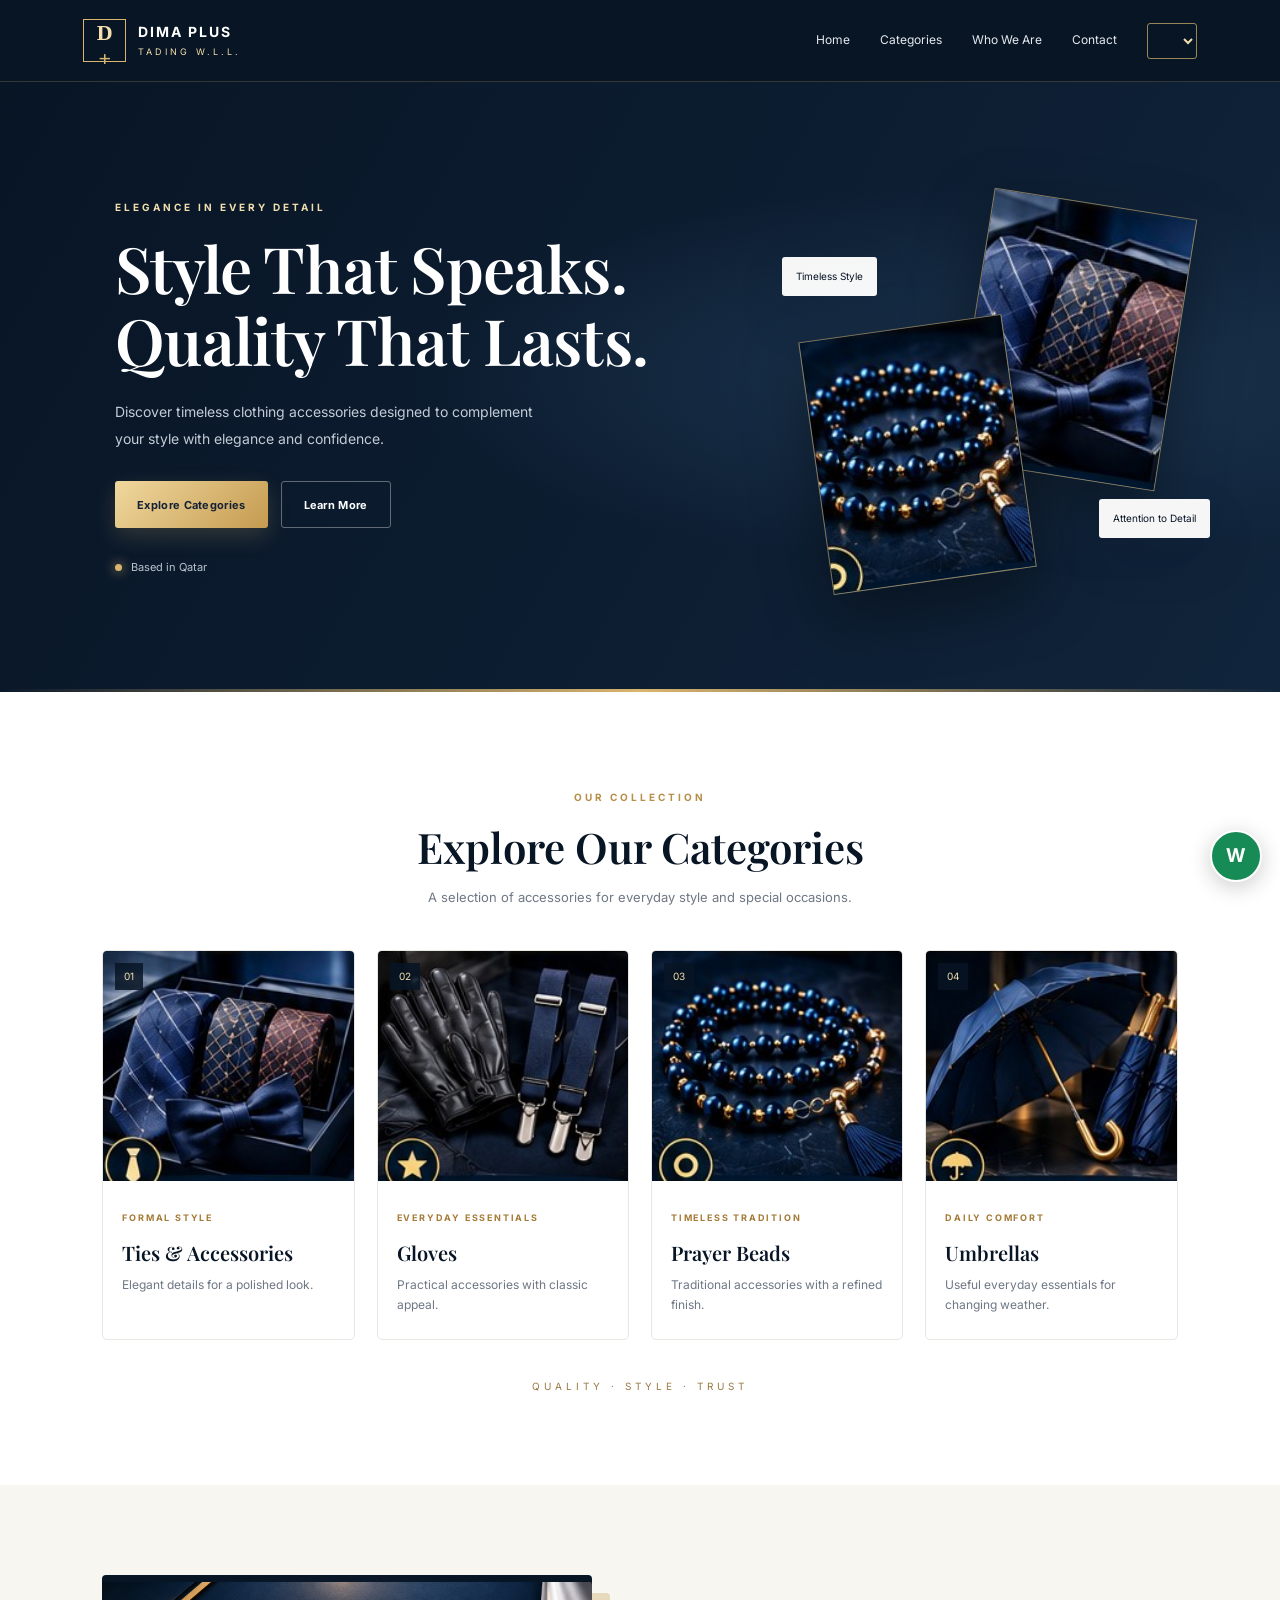
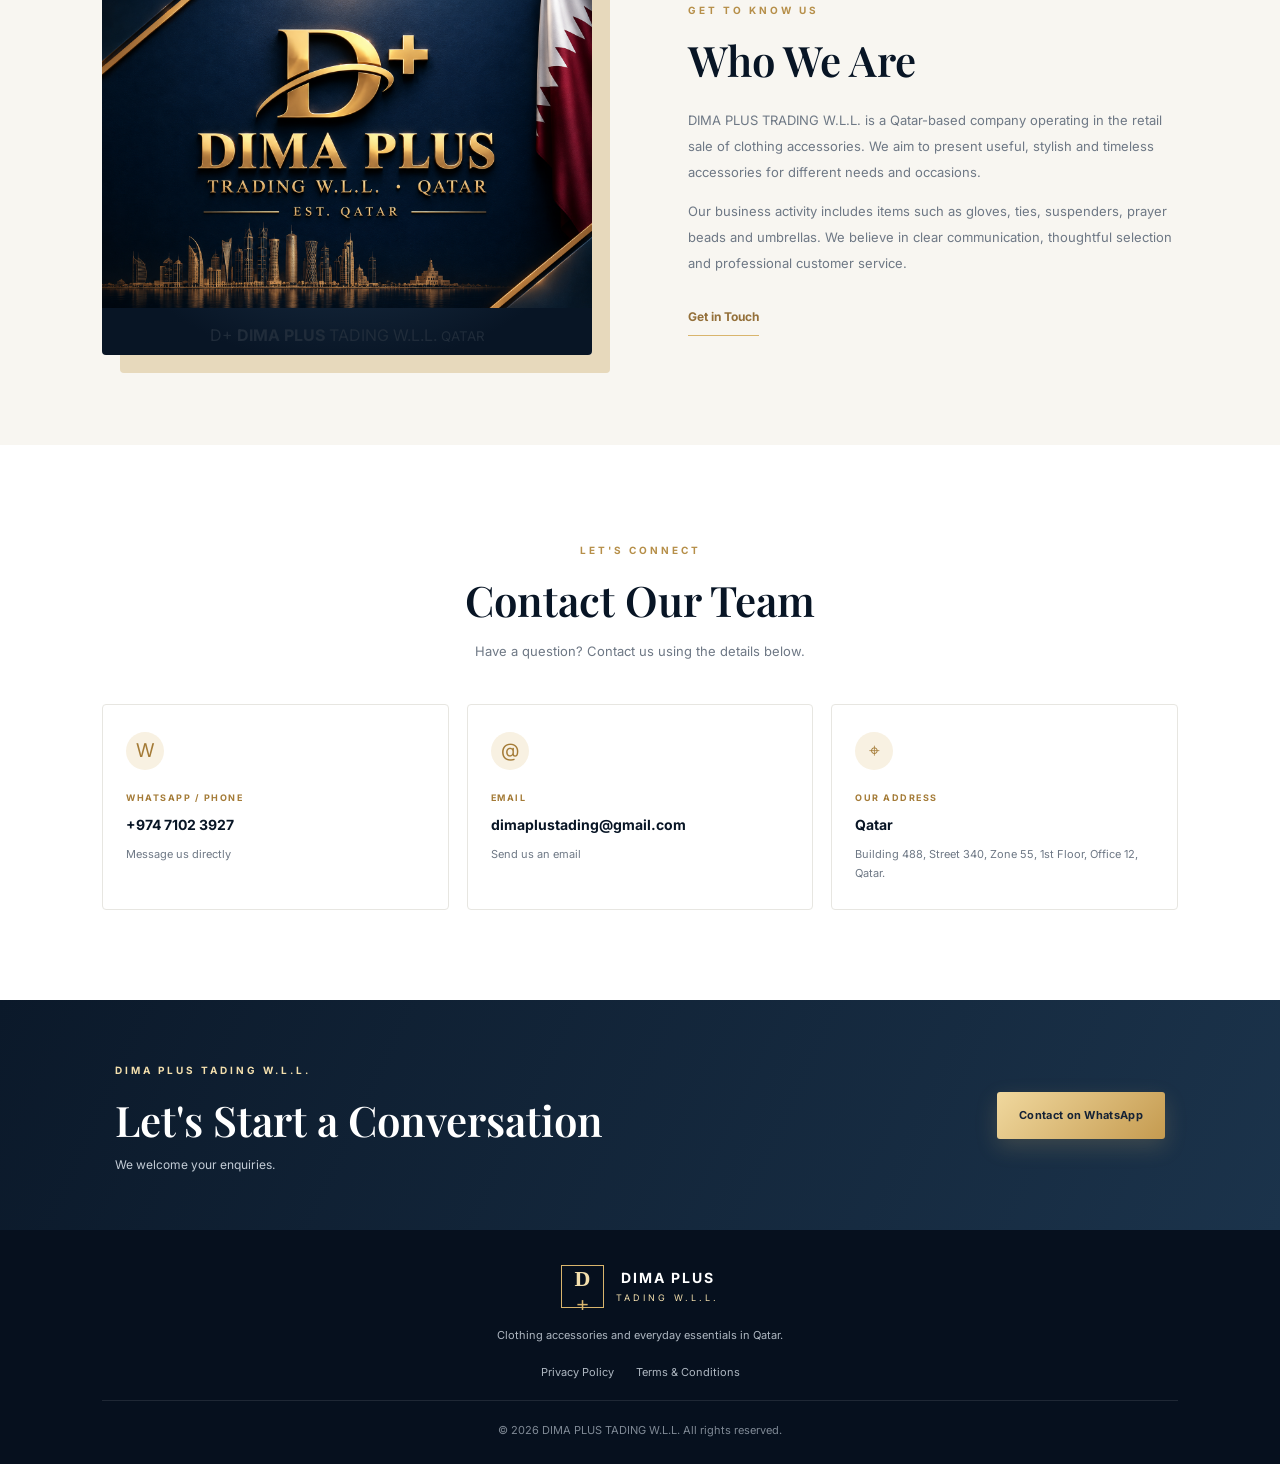
==== commit 6289e981: "Fix typos and enhance language selection in index.html Updated company name from 'DIMA PLUS TRADING " ====
--- a/index.html
+++ b/index.html
@@ -1,26 +1,28 @@
-
 <!DOCTYPE html>
 <html lang="en" dir="ltr">
 <head>
   <meta charset="UTF-8">
   <meta name="viewport" content="width=device-width, initial-scale=1">
   <meta name="theme-color" content="#081525">
-  <meta name="description" content="Discover clothing accessories with DIMA PLUS TRADING W.L.L., Qatar. Contact our team on WhatsApp or email.">
-  <title>DIMA PLUS TRADING W.L.L. | Qatar</title>
+  <meta name="description" content="DIMA PLUS TADING W.L.L. Qatar. Discover clothing accessories and contact our team.">
+  <title>DIMA PLUS TADING W.L.L. | Qatar</title>
+
   <link rel="stylesheet" href="style.css">
   <link rel="preconnect" href="https://fonts.googleapis.com">
   <link rel="preconnect" href="https://fonts.gstatic.com" crossorigin>
-  <link href="https://fonts.googleapis.com/css2?family=Playfair+Display:wght@500;600;700&family=Inter:wght@400;500;600;700&display=swap" rel="stylesheet">
+  <link href="https://fonts.googleapis.com/css2?family=Inter:wght@400;500;600;700&family=Playfair+Display:wght@500;600;700&family=Noto+Nastaliq+Urdu:wght@400;500;600&display=swap" rel="stylesheet">
 </head>
+
 <body>
   <header class="site-header">
     <a class="brand" href="#home" aria-label="DIMA PLUS home">
       <span class="brand-mark">D<span>+</span></span>
-      <span class="brand-name">DIMA PLUS<small>TRADING W.L.L.</small></span>
+      <span class="brand-name">DIMA PLUS<small>TADING W.L.L.</small></span>
     </a>
 
     <button id="menuToggle" class="menu-toggle" type="button"
-      aria-label="Open navigation" aria-expanded="false" aria-controls="mainNav">
+      aria-label="Open navigation" aria-expanded="false"
+      aria-controls="mainNav">
       <span></span><span></span><span></span>
     </button>
 
@@ -29,91 +31,134 @@
       <a href="#categories" data-i18n="navCategories">Categories</a>
       <a href="#about" data-i18n="navAbout">Who We Are</a>
       <a href="#contact" data-i18n="navContact">Contact</a>
-      <button id="languageToggle" class="language-toggle" type="button">العربية</button>
+
+      <select id="languageToggle" class="language-toggle"
+        aria-label="Select language">
+        <option value="en">English</option>
+        <option value="ar">العربية</option>
+        <option value="ur">اردو</option>
+        <option value="hi">हिन्दी</option>
+      </select>
     </nav>
   </header>
 
   <main>
     <section class="hero" id="home">
-      <div class="hero-glow"></div>
       <div class="hero-content">
         <span class="eyebrow" data-i18n="heroEyebrow">ELEGANCE IN EVERY DETAIL</span>
-        <h1 data-i18n="heroTitle">Style That Speaks.<br>Quality That Lasts.</h1>
+        <h1 data-i18n="heroTitle">Style That Speaks. Quality That Lasts.</h1>
         <p data-i18n="heroText">Discover timeless clothing accessories designed to complement your style with elegance and confidence.</p>
+
         <div class="hero-actions">
           <a class="button button-gold" href="#categories" data-i18n="explore">Explore Categories</a>
           <a class="button button-outline" href="#about" data-i18n="learnMore">Learn More</a>
         </div>
-        <div class="hero-note"><span class="status-dot"></span><span data-i18n="heroNote">Based in Qatar</span></div>
-      </div>
-
-      <div class="hero-art" aria-label="Elegant accessories display">
-        <div class="art-orbit orbit-one"></div>
-        <div class="art-orbit orbit-two"></div>
+
+        <div class="hero-note">
+          <span class="status-dot"></span>
+          <span data-i18n="heroNote">Based in Qatar</span>
+        </div>
+      </div>
+
+      <div class="hero-art">
         <div class="art-card art-card-back">
-          <img src="images/ties.jpg" alt="Classic ties" onerror="this.style.display='none'">
+          <img src="images/ties.jpg" alt="Ties and accessories" onerror="this.style.display='none'">
         </div>
         <div class="art-card art-card-front">
           <img src="images/tasbih.jpg" alt="Prayer beads" onerror="this.style.display='none'">
         </div>
-        <div class="floating-label label-one"><span>✦</span><span data-i18n="labelStyle">Timeless Style</span></div>
-        <div class="floating-label label-two"><span>◆</span><span data-i18n="labelQuality">Attention to Detail</span></div>
+        <div class="floating-label label-one" data-i18n="labelStyle">Timeless Style</div>
+        <div class="floating-label label-two" data-i18n="labelQuality">Attention to Detail</div>
       </div>
       <div class="hero-bottom-line"></div>
     </section>
 
-    <section class="categories section" id="categories">
+    <section class="section categories" id="categories">
       <div class="section-heading">
         <span class="eyebrow" data-i18n="categoryEyebrow">OUR COLLECTION</span>
         <h2 data-i18n="categoryTitle">Explore Our Categories</h2>
-        <p data-i18n="categoryText">A selection of accessories for everyday style and special occasions.</p>
+        <p data-i18n="categoryText">Accessories for everyday style and special occasions.</p>
       </div>
 
       <div class="category-grid">
         <article class="category-card">
-          <div class="category-image"><img src="images/ties.jpg" alt="Ties and accessories" loading="lazy" onerror="this.style.display='none'"><span class="image-number">01</span></div>
-          <div class="category-info"><span class="card-kicker" data-i18n="catOneKicker">FORMAL STYLE</span><h3 data-i18n="catOne">Ties &amp; Accessories</h3><p data-i18n="catOneText">Elegant details for a polished look.</p></div>
-        </article>
-
-        <article class="category-card">
-          <div class="category-image"><img src="images/gloves.jpg" alt="Gloves" loading="lazy" onerror="this.style.display='none'"><span class="image-number">02</span></div>
-          <div class="category-info"><span class="card-kicker" data-i18n="catTwoKicker">EVERYDAY ESSENTIALS</span><h3 data-i18n="catTwo">Gloves</h3><p data-i18n="catTwoText">Practical accessories with classic appeal.</p></div>
-        </article>
-
-        <article class="category-card">
-          <div class="category-image"><img src="images/tasbih.jpg" alt="Prayer beads" loading="lazy" onerror="this.style.display='none'"><span class="image-number">03</span></div>
-          <div class="category-info"><span class="card-kicker" data-i18n="catThreeKicker">TIMELESS TRADITION</span><h3 data-i18n="catThree">Prayer Beads</h3><p data-i18n="catThreeText">Traditional accessories with a refined finish.</p></div>
-        </article>
-
-        <article class="category-card">
-          <div class="category-image"><img src="images/umbrellas.jpg" alt="Umbrellas" loading="lazy" onerror="this.style.display='none'"><span class="image-number">04</span></div>
-          <div class="category-info"><span class="card-kicker" data-i18n="catFourKicker">DAILY COMFORT</span><h3 data-i18n="catFour">Umbrellas</h3><p data-i18n="catFourText">Useful everyday essentials for changing weather.</p></div>
-        </article>
-      </div>
-      <div class="collection-footer"><span data-i18n="imageCaption">QUALITY · STYLE · TRUST</span></div>
-    </section>
-
-    <section class="about-section section" id="about">
-      <!-- Updated company image -->
+          <div class="category-image">
+            <img src="images/ties.jpg" alt="Ties and accessories" loading="lazy">
+            <span class="image-number">01</span>
+          </div>
+          <div class="category-info">
+            <span class="card-kicker" data-i18n="catOneKicker">FORMAL STYLE</span>
+            <h3 data-i18n="catOne">Ties &amp; Accessories</h3>
+            <p data-i18n="catOneText">Elegant details for a polished look.</p>
+          </div>
+        </article>
+
+        <article class="category-card">
+          <div class="category-image">
+            <img src="images/gloves.jpg" alt="Gloves" loading="lazy">
+            <span class="image-number">02</span>
+          </div>
+          <div class="category-info">
+            <span class="card-kicker" data-i18n="catTwoKicker">EVERYDAY ESSENTIALS</span>
+            <h3 data-i18n="catTwo">Gloves</h3>
+            <p data-i18n="catTwoText">Practical accessories with classic appeal.</p>
+          </div>
+        </article>
+
+        <article class="category-card">
+          <div class="category-image">
+            <img src="images/tasbih.jpg" alt="Prayer beads" loading="lazy">
+            <span class="image-number">03</span>
+          </div>
+          <div class="category-info">
+            <span class="card-kicker" data-i18n="catThreeKicker">TIMELESS TRADITION</span>
+            <h3 data-i18n="catThree">Prayer Beads</h3>
+            <p data-i18n="catThreeText">Traditional accessories with a refined finish.</p>
+          </div>
+        </article>
+
+        <article class="category-card">
+          <div class="category-image">
+            <img src="images/umbrellas.jpg" alt="Umbrellas" loading="lazy">
+            <span class="image-number">04</span>
+          </div>
+          <div class="category-info">
+            <span class="card-kicker" data-i18n="catFourKicker">DAILY COMFORT</span>
+            <h3 data-i18n="catFour">Umbrellas</h3>
+            <p data-i18n="catFourText">Useful everyday essentials for changing weather.</p>
+          </div>
+        </article>
+      </div>
+
+      <div class="collection-footer" data-i18n="imageCaption">QUALITY · STYLE · TRUST</div>
+    </section>
+
+    <section class="section about-section" id="about">
       <div class="about-visual">
-        <img
-          src="images/about-company.png"
-          alt="DIMA PLUS TRADING W.L.L. Qatar corporate branding"
+        <img src="images/about-company.png"
+          alt="DIMA PLUS TADING W.L.L. Qatar"
           class="about-company-image"
           loading="lazy"
-        >
+          onerror="this.style.display='none'">
+
+        <div class="about-fallback">
+          <span class="fallback-mark">D+</span>
+          <strong>DIMA PLUS</strong>
+          <span>TADING W.L.L.</span>
+          <small>QATAR</small>
+        </div>
       </div>
 
       <div class="about-content">
         <span class="eyebrow" data-i18n="aboutEyebrow">GET TO KNOW US</span>
         <h2 data-i18n="aboutTitle">Who We Are</h2>
-        <p data-i18n="aboutText">DIMA PLUS TRADING W.L.L. is a Qatar-based company operating in the retail sale of clothing accessories. We aim to present useful, stylish and timeless accessories for different needs and occasions.</p>
-        <p data-i18n="aboutTextTwo">Our business activity includes items such as gloves, ties, suspenders, prayer beads and umbrellas. We believe in clear communication, thoughtful selection and professional customer service.</p>
-        <a class="text-link" href="#contact"><span data-i18n="aboutLink">Get in Touch</span> <span aria-hidden="true">↗</span></a>
-      </div>
-    </section>
-
-    <section class="contact-section section" id="contact">
+        <p data-i18n="aboutText">DIMA PLUS TADING W.L.L. is a Qatar-based company operating in the retail sale of clothing accessories.</p>
+        <p data-i18n="aboutTextTwo">Our products include gloves, ties, suspenders, prayer beads and umbrellas. We believe in clear communication and professional customer service.</p>
+        <a class="text-link" href="#contact" data-i18n="aboutLink">Get in Touch ↗</a>
+      </div>
+    </section>
+
+    <section class="section contact-section" id="contact">
       <div class="section-heading">
         <span class="eyebrow" data-i18n="contactEyebrow">LET'S CONNECT</span>
         <h2 data-i18n="contactTitle">Contact Our Team</h2>
@@ -121,16 +166,24 @@
       </div>
 
       <div class="contact-grid">
-        <a class="contact-card" href="https://wa.me/97471023927" target="_blank" rel="noopener noreferrer">
-          <span class="contact-icon">↗</span><span class="contact-label" data-i18n="whatsappLabel">WHATSAPP / PHONE</span>
-          <strong>+974 7102 3927</strong><span class="contact-detail" data-i18n="whatsappDetail">Message us directly</span>
+        <a class="contact-card" href="https://wa.me/97471023927"
+          target="_blank" rel="noopener noreferrer">
+          <span class="contact-icon">W</span>
+          <span class="contact-label" data-i18n="whatsappLabel">WHATSAPP / PHONE</span>
+          <strong>+974 7102 3927</strong>
+          <span class="contact-detail" data-i18n="whatsappDetail">Message us directly</span>
         </a>
+
         <a class="contact-card" href="mailto:dimaplustading@gmail.com">
-          <span class="contact-icon">@</span><span class="contact-label" data-i18n="emailLabel">EMAIL</span>
-          <strong class="email-address">dimaplustading@gmail.com</strong><span class="contact-detail" data-i18n="emailDetail">Send us an email</span>
+          <span class="contact-icon">@</span>
+          <span class="contact-label" data-i18n="emailLabel">EMAIL</span>
+          <strong class="email-address">dimaplustading@gmail.com</strong>
+          <span class="contact-detail" data-i18n="emailDetail">Send us an email</span>
         </a>
-        <div class="contact-card address-card">
-          <span class="contact-icon">⌖</span><span class="contact-label" data-i18n="addressLabel">OUR ADDRESS</span>
+
+        <div class="contact-card">
+          <span class="contact-icon">⌖</span>
+          <span class="contact-label" data-i18n="addressLabel">OUR ADDRESS</span>
           <strong data-i18n="addressTitle">Qatar</strong>
           <span class="contact-detail" data-i18n="addressDetail">Building 488, Street 340, Zone 55, 1st Floor, Office 12, Qatar.</span>
         </div>
@@ -138,19 +191,40 @@
     </section>
 
     <section class="cta-section">
-      <div><span class="eyebrow" data-i18n="ctaEyebrow">DIMA PLUS TRADING W.L.L.</span><h2 data-i18n="ctaTitle">Let's Start a Conversation</h2><p data-i18n="ctaText">We welcome your enquiries.</p></div>
-      <a class="button button-gold" href="https://wa.me/97471023927" target="_blank" rel="noopener noreferrer" data-i18n="ctaButton">Contact on WhatsApp</a>
+      <div>
+        <span class="eyebrow">DIMA PLUS TADING W.L.L.</span>
+        <h2 data-i18n="ctaTitle">Let's Start a Conversation</h2>
+        <p data-i18n="ctaText">We welcome your enquiries.</p>
+      </div>
+      <a class="button button-gold" href="https://wa.me/97471023927"
+        target="_blank" rel="noopener noreferrer"
+        data-i18n="ctaButton">Contact on WhatsApp</a>
     </section>
   </main>
 
   <footer class="site-footer">
-    <a class="brand footer-brand" href="#home"><span class="brand-mark">D<span>+</span></span><span class="brand-name">DIMA PLUS<small>TRADING W.L.L.</small></span></a>
+    <a class="brand footer-brand" href="#home">
+      <span class="brand-mark">D<span>+</span></span>
+      <span class="brand-name">DIMA PLUS<small>TADING W.L.L.</small></span>
+    </a>
+
     <p data-i18n="footerText">Clothing accessories and everyday essentials in Qatar.</p>
-    <div class="footer-links"><a href="privacy.html" data-i18n="privacy">Privacy Policy</a><a href="terms.html" data-i18n="terms">Terms &amp; Conditions</a></div>
-    <p class="copyright">© <span id="currentYear">2026</span> DIMA PLUS TRADING W.L.L. <span data-i18n="rights">All rights reserved.</span></p>
+
+    <div class="footer-links">
+      <a href="privacy.html" data-i18n="privacy">Privacy Policy</a>
+      <a href="terms.html" data-i18n="terms">Terms &amp; Conditions</a>
+    </div>
+
+    <p class="copyright">
+      © <span id="currentYear">2026</span> DIMA PLUS TADING W.L.L.
+      <span data-i18n="rights">All rights reserved.</span>
+    </p>
   </footer>
 
-  <a class="whatsapp-float" href="https://wa.me/97471023927" target="_blank" rel="noopener noreferrer" aria-label="Contact us on WhatsApp">W</a>
+  <a class="whatsapp-float" href="https://wa.me/97471023927"
+    target="_blank" rel="noopener noreferrer"
+    aria-label="Contact us on WhatsApp">W</a>
+
   <script src="app.js"></script>
 </body>
 </html>
--- a/style.css
+++ b/style.css
@@ -166,4 +166,4 @@
 }
 @media (prefers-reduced-motion: reduce) {
   *, *::before, *::after { scroll-behavior: auto !important; transition: none !important; animation: none !important; }
-}
+           }
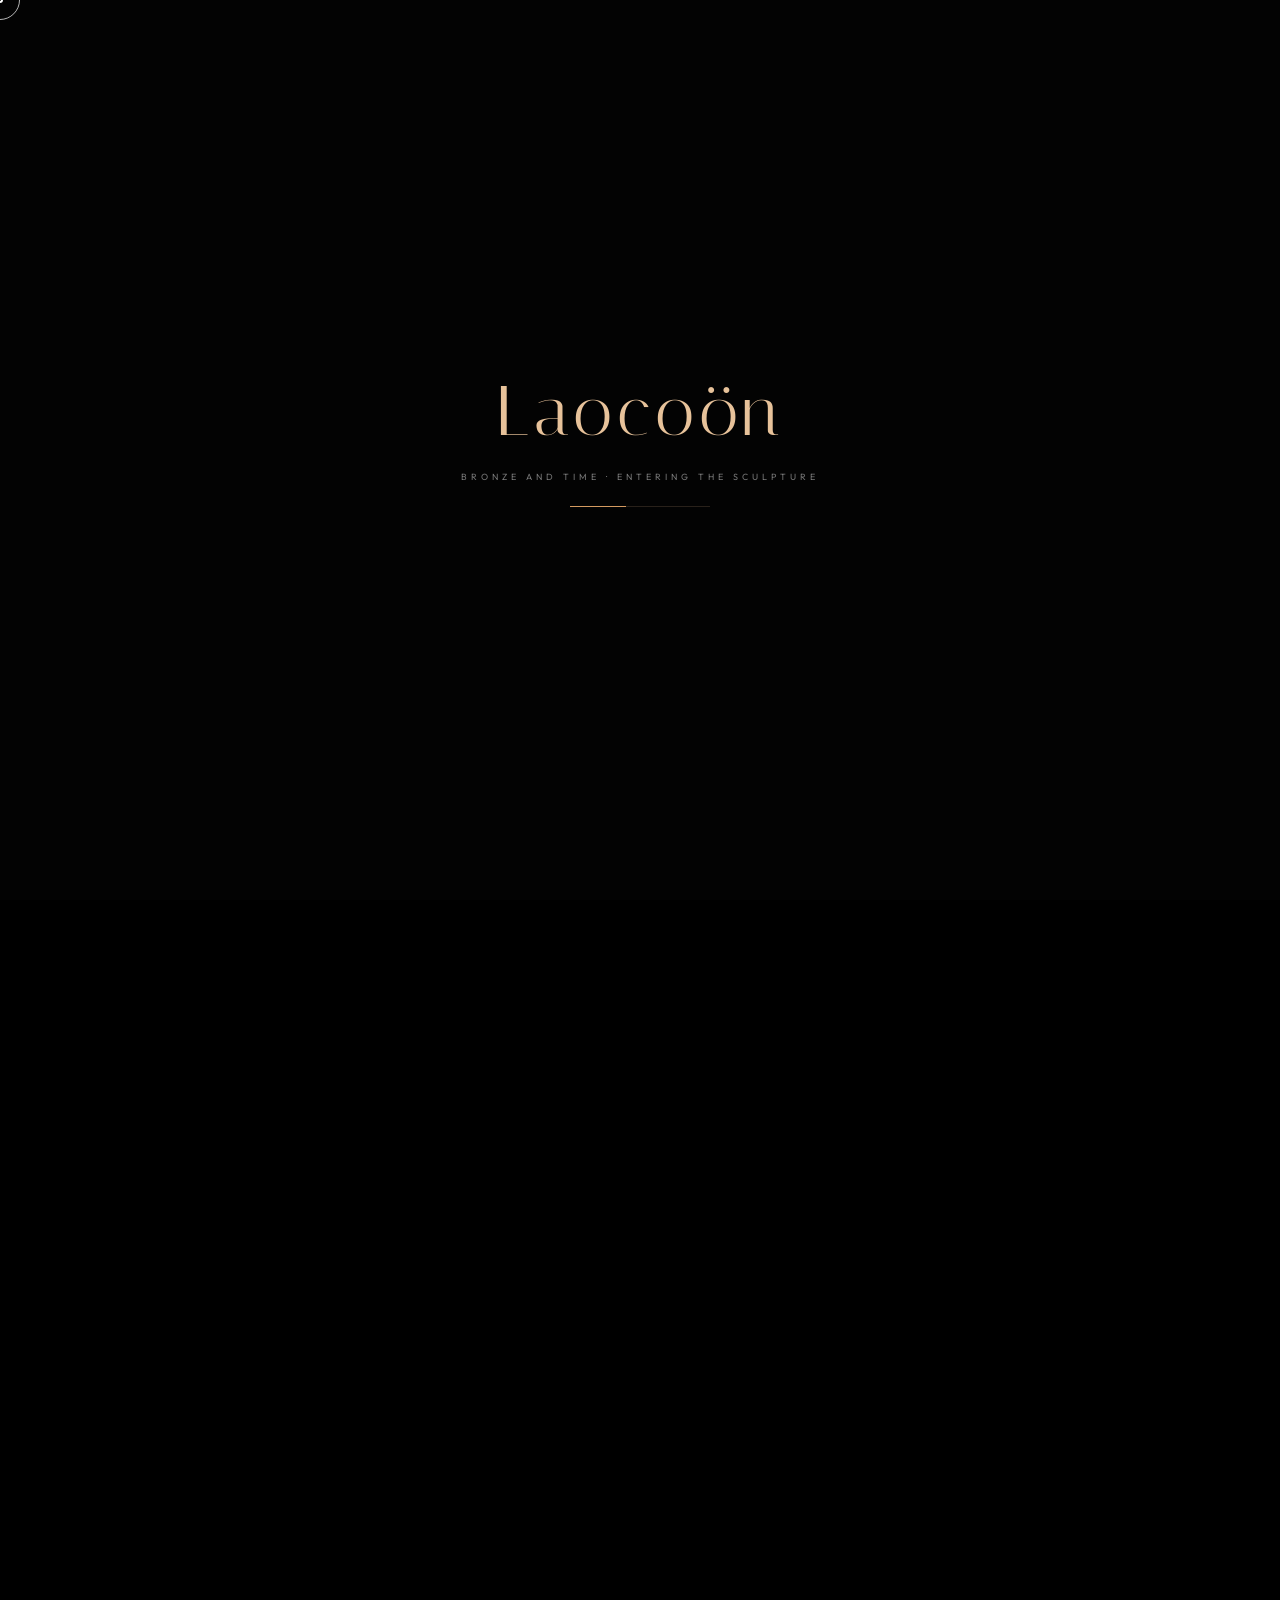
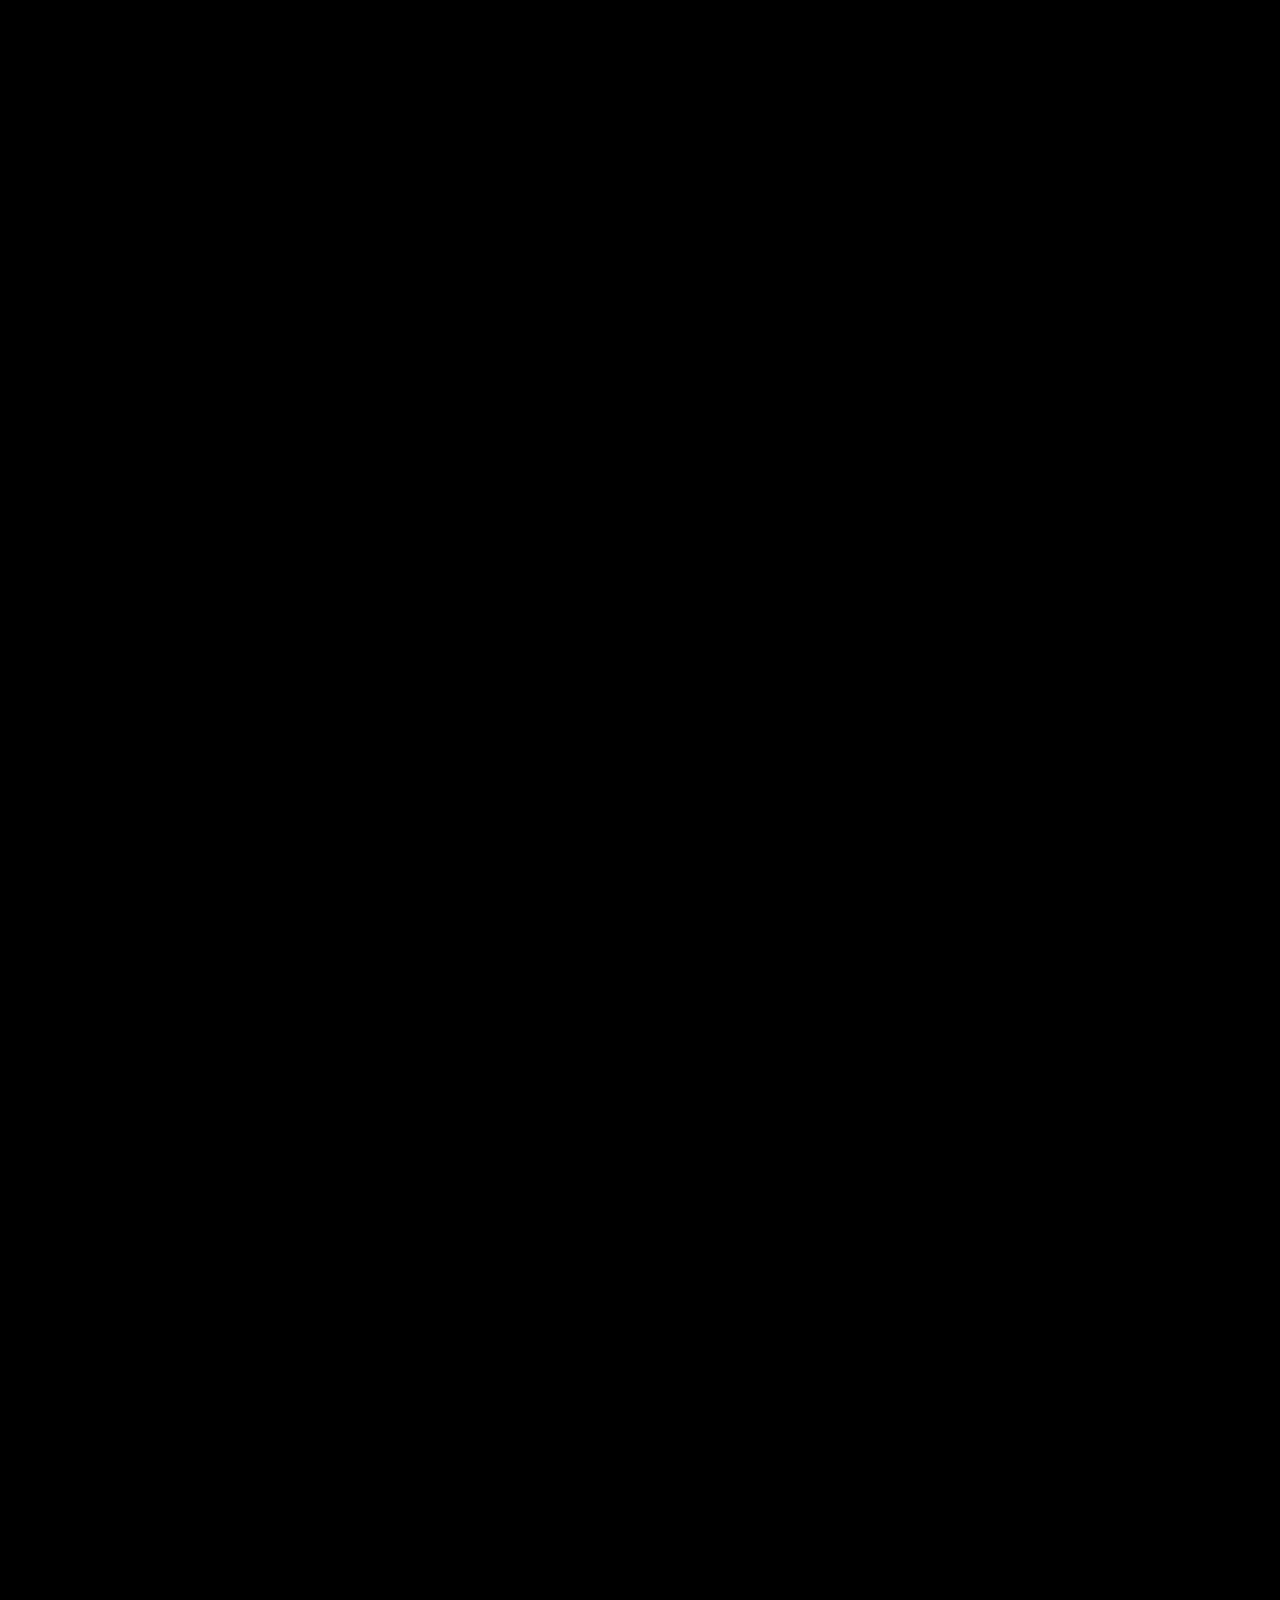
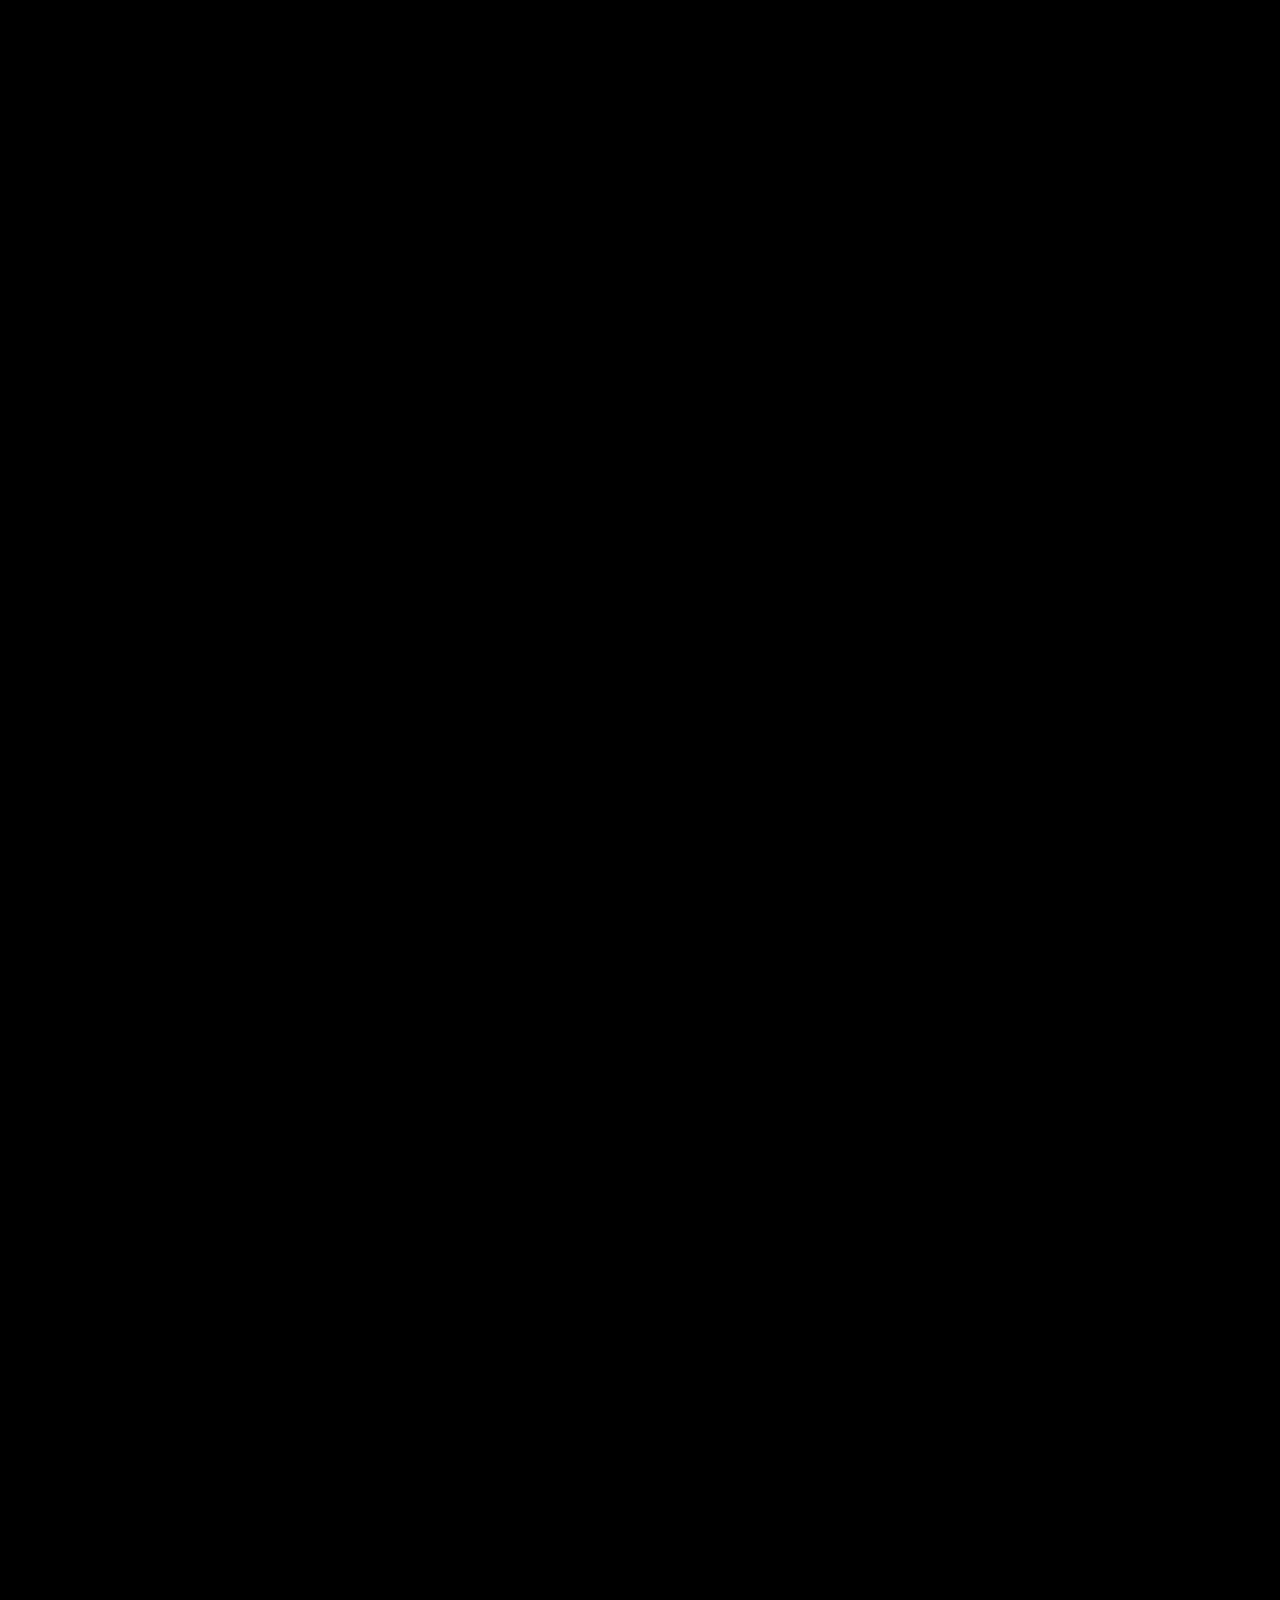
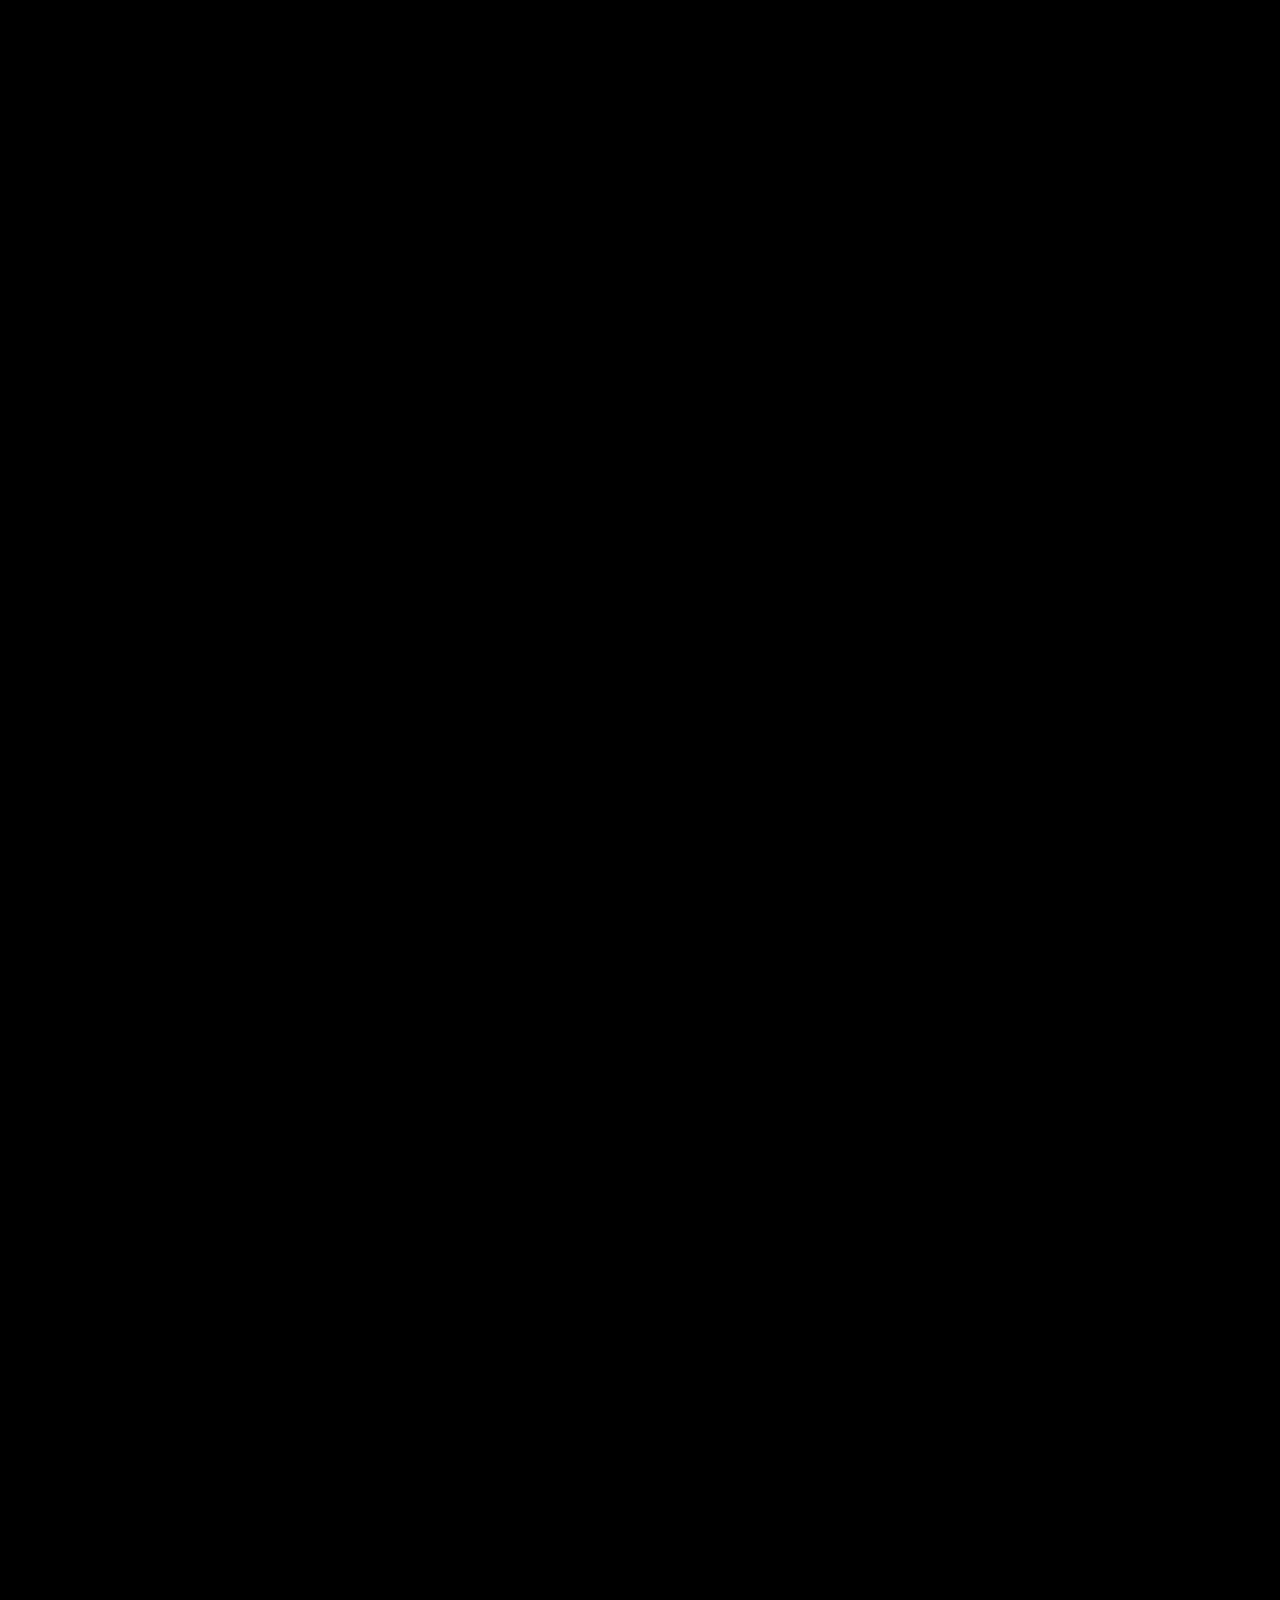
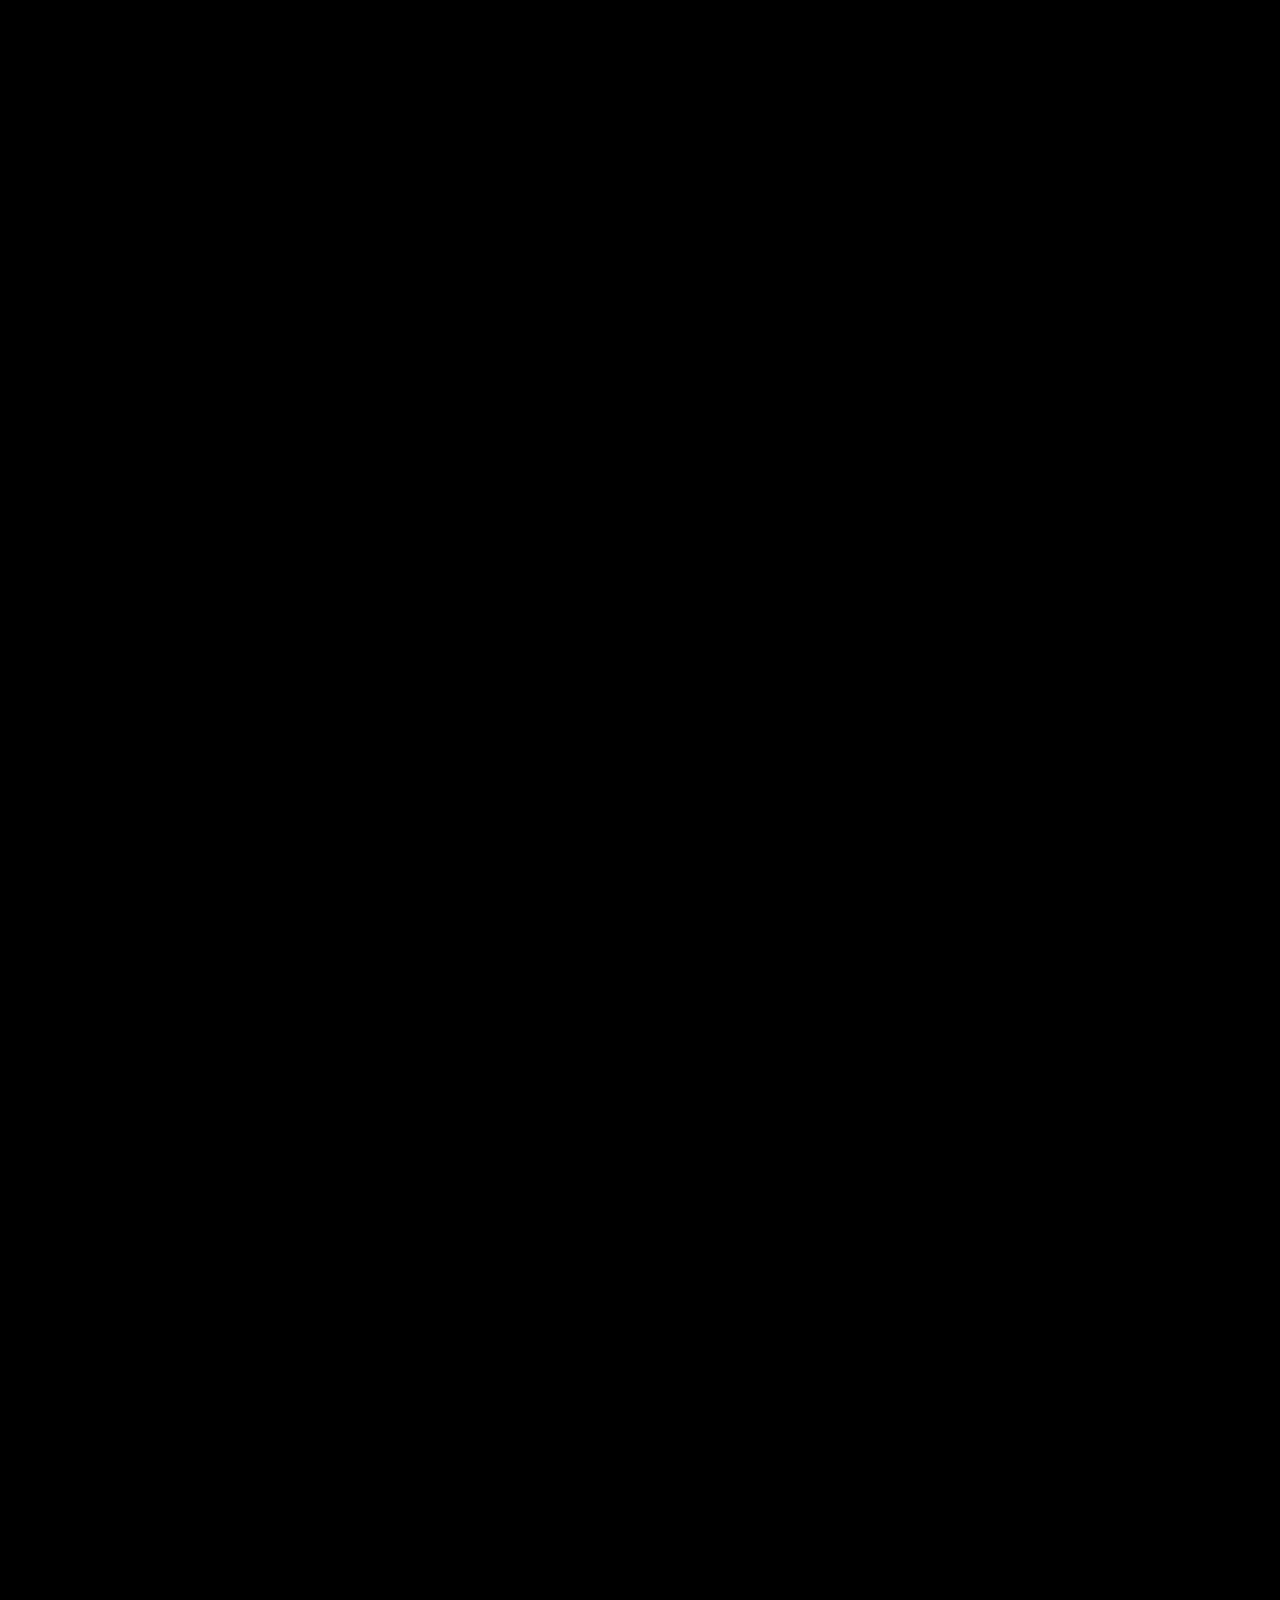
==== commit 4c7b4b57: "Create Laocoon Bronze and Time 3D website" ====
--- a/index.html
+++ b/index.html
@@ -1,230 +1,69 @@
-<!DOCTYPE html>
-<html lang="en" dir="ltr">
+<!doctype html>
+<html lang="en">
 <head>
-  <meta charset="UTF-8">
-  <meta name="viewport" content="width=device-width, initial-scale=1">
-  <meta name="theme-color" content="#081525">
-  <meta name="description" content="DIMA PLUS TADING W.L.L. Qatar. Discover clothing accessories and contact our team.">
-  <title>DIMA PLUS TADING W.L.L. | Qatar</title>
-
-  <link rel="stylesheet" href="style.css">
-  <link rel="preconnect" href="https://fonts.googleapis.com">
-  <link rel="preconnect" href="https://fonts.gstatic.com" crossorigin>
-  <link href="https://fonts.googleapis.com/css2?family=Inter:wght@400;500;600;700&family=Playfair+Display:wght@500;600;700&family=Noto+Nastaliq+Urdu:wght@400;500;600&display=swap" rel="stylesheet">
+<meta charset="utf-8"><meta name="viewport" content="width=device-width,initial-scale=1"><meta name="theme-color" content="#030303">
+<title>The Statue of Laocoön — Bronze and Time</title>
+<style>
+@import url('https://fonts.googleapis.com/css2?family=Italiana&family=Outfit:wght@300;400;600&family=Playfair+Display:ital,wght@1,500&display=swap');
+*{margin:0;padding:0;box-sizing:border-box;user-select:none;cursor:none!important}html,body{width:100%;background:#000;color:#fff;scrollbar-width:none;-ms-overflow-style:none}::-webkit-scrollbar{display:none}body{min-height:900vh;font-family:Outfit,sans-serif;overflow-x:hidden}#webgl{position:fixed;inset:0;width:100%;height:100%;z-index:1}
+.cursor-inner,.cursor-outer{position:fixed;top:0;left:0;border-radius:50%;transform:translate(-50%,-50%);pointer-events:none}.cursor-inner{width:6px;height:6px;border:2px solid #fff;z-index:9999}.cursor-outer{width:40px;height:40px;border:1px solid #ffffffb3;z-index:9998;transition:width .3s,height .3s,background .3s}.cursor-outer.hover{width:62px;height:62px;background:#c58a4c20}
+.cinematic-container{position:fixed;inset:0;z-index:10;pointer-events:none;display:flex;flex-direction:column;justify-content:space-between;padding:0 60px 40px}.main-header{display:flex;justify-content:space-between;align-items:center;width:100%;padding:20px 0;pointer-events:auto}.brand{font-size:14px;font-weight:600;letter-spacing:5px;text-transform:uppercase}.header-nav{display:flex;align-items:center;gap:24px}.nav-link{color:#fff;text-decoration:none;font-size:10px;letter-spacing:2px;text-transform:uppercase;transition:opacity .3s}.nav-link:hover{opacity:.55}.nav-dot{width:3px;height:3px;background:#ffffff55;border-radius:50%}.contact-btn{display:inline-flex;align-items:center;gap:8px;padding:10px 24px;background:#fff;color:#000;text-decoration:none;font-size:10px;letter-spacing:1px;text-transform:uppercase;font-weight:600;border-radius:20px;transition:transform .3s}.contact-btn:hover{transform:scale(1.05)}.btn-circle{width:6px;height:6px;border:1px solid #000;border-radius:50%}
+.slide{position:absolute;bottom:12%;pointer-events:none;opacity:0;visibility:hidden;transition:opacity .7s,visibility .7s}.slide.active{opacity:1;visibility:visible;pointer-events:auto}.eyebrow{font-size:10px;letter-spacing:4px;text-transform:uppercase;color:#d4a36d;display:block;margin-bottom:20px}.slide-title{font-family:Italiana,serif;font-size:clamp(62px,8vw,116px);line-height:1;font-weight:400;letter-spacing:2px;margin-bottom:20px;color:#fff6ed}.slide-title .char{display:inline-block;opacity:0;transform:translateY(45px);filter:blur(10px);transition:opacity .8s,transform .8s,filter .8s}.slide.active .char{opacity:1;transform:translateY(0);filter:blur(0)}.slide-desc{font-size:16px;line-height:1.7;font-weight:300;color:#d1d5db;letter-spacing:.4px;opacity:0;transform:translateY(25px);transition:opacity .8s,transform .8s;transition-delay:.3s}.slide.active .slide-desc{opacity:1;transform:translateY(0)}
+#slide-1{left:60px;width:calc(100% - 120px)}#slide-1 .desc-row{display:flex;position:relative}#slide-1 .col-1{width:calc(25vw - 60px);max-width:calc(25vw - 60px)}#slide-1 .col-2{position:absolute;left:calc(25vw + 40px);width:calc(25vw - 60px);max-width:calc(25vw - 60px)}
+#slide-2{left:0;width:100%}#slide-2-img{position:fixed;top:90px;left:60px;width:calc(25vw - 60px);aspect-ratio:1;overflow:hidden;z-index:2;clip-path:inset(0 0 100% 0);opacity:0;transition:clip-path 1.8s cubic-bezier(.16,1,.3,1),opacity .8s;pointer-events:none;border:1px solid #c58a4c55}#slide-2-img img{width:100%;height:100%;object-fit:cover;transform:scale(1.15);filter:sepia(.4)}#slide-2-img.active{clip-path:inset(0);opacity:1}#slide-2-img.active img{transform:scale(1);transition:transform 1.8s}#slide-2 .slide-title{margin-left:calc(25vw + 40px)}#slide-2 .slide-desc{margin-left:calc(50vw + 20px);width:calc(25vw - 60px)}#slide-3{left:calc(50vw + 20px);width:calc(25vw - 60px)}#slide-3 .slide-title{white-space:nowrap}#slide-4{left:calc(25% + 40px);max-width:600px}
+.grid-horizontal-line{position:fixed;top:70px;left:0;right:0;height:1px;background:#ffffff20;z-index:5;pointer-events:none}.grid-lines{position:fixed;top:0;left:40px;right:40px;height:100vh;display:flex;justify-content:space-between;z-index:5;pointer-events:none}.grid-line{position:relative;width:1px;height:100%;background:#ffffff20}.grid-line:nth-child(3){margin-top:70px;height:calc(100vh - 70px)}.grid-dot{position:absolute;left:50%;width:6px;height:6px;border-radius:50%;background:#ffffff59;transform:translate(-50%,-50%)}.grid-dot.top{top:70px}.grid-dot.bottom{top:calc(100% - 40px)}.story-dashes{position:absolute;top:50%;left:50%;transform:translate(-50%,-50%);display:flex;flex-direction:column;gap:12px}.story-dash{width:2px;height:40px;background:#ffffff26;border-radius:2px;overflow:hidden}.story-dash-fill{width:100%;height:0;background:#fff}
+.corner-note{position:fixed;left:60px;top:95px;z-index:11;color:#ffffff80;font-size:9px;letter-spacing:2px;text-transform:uppercase;writing-mode:vertical-rl;pointer-events:none}.bottom-meta{position:fixed;bottom:30px;left:60px;right:60px;display:flex;justify-content:space-between;z-index:11;font-size:9px;letter-spacing:2px;text-transform:uppercase;color:#ffffff80;pointer-events:none}.scroll-hint{display:flex;align-items:center;gap:12px}.scroll-hint span{width:34px;height:1px;background:#c58a4c;display:inline-block}
+#loading{position:fixed;inset:0;z-index:30;display:flex;align-items:center;justify-content:center;background:#030303;transition:opacity .8s,visibility .8s;pointer-events:none}#loading.hide{opacity:0;visibility:hidden}.loader{text-align:center}.loader-mark{font:clamp(42px,6vw,70px) Italiana,serif;letter-spacing:5px;color:#e7c29a}.loader-caption{margin-top:18px;font-size:9px;letter-spacing:4px;text-transform:uppercase;color:#777}.loader-line{width:140px;height:1px;background:#29211a;margin:24px auto;overflow:hidden}.loader-line:after{content:"";display:block;width:40%;height:100%;background:#d49a60;animation:load 1.4s infinite}@keyframes load{to{transform:translateX(350%)}}
+@media(max-width:900px){.cinematic-container{padding:0 28px 34px}.header-nav{gap:12px}.brand{letter-spacing:3px;font-size:12px}.contact-btn{padding:9px 15px}.grid-lines{left:20px;right:20px}#slide-1{left:28px;width:calc(100% - 56px)}#slide-1 .col-1{width:38vw;max-width:38vw}#slide-1 .col-2{left:45vw;width:38vw;max-width:38vw}#slide-2-img{left:28px;width:30vw}#slide-2 .slide-title{margin-left:35vw}#slide-2 .slide-desc{margin-left:45vw;width:38vw}#slide-3{left:45vw;width:43vw}#slide-4{left:28vw;max-width:60vw}.bottom-meta{left:28px;right:28px}.corner-note{left:25px}.slide-desc{font-size:14px}}
+@media(max-width:600px){.cinematic-container{padding:0 22px 78px}.main-header{padding:18px 0;align-items:flex-start}.brand{font-size:10px;letter-spacing:2px;margin-top:8px}.header-nav{position:absolute;top:66px;left:22px;right:22px;justify-content:space-between;gap:5px}.nav-link{font-size:8px;letter-spacing:1px}.nav-dot{width:2px;height:2px}.contact-btn{font-size:8px;padding:9px 12px}.grid-horizontal-line{top:105px}.grid-lines{left:18px;right:18px}.grid-dot.top{top:105px}.corner-note{display:none}.bottom-meta{left:22px;right:22px;bottom:20px;font-size:8px}.scene-label{display:none}.slide{bottom:18%}.slide-title{font-size:clamp(52px,15vw,78px);margin-bottom:16px}.slide-desc{font-size:13px;line-height:1.55}#slide-1{left:22px;width:calc(100% - 44px)}#slide-1 .desc-row{display:block}#slide-1 .col-1,#slide-1 .col-2{position:static;width:80vw;max-width:80vw}#slide-1 .col-2{margin-top:12px}#slide-2-img{top:118px;left:22px;width:32vw}#slide-2 .slide-title{margin-left:0}#slide-2 .slide-desc{margin-left:0;width:80vw}#slide-3{left:22px;width:82vw}#slide-3 .slide-title{white-space:normal}#slide-4{left:22px;max-width:82vw}.story-dashes{gap:8px}.story-dash{height:25px}.cursor-inner,.cursor-outer{display:none}}
+@media(prefers-reduced-motion:reduce){*,*:before,*:after{transition-duration:.01ms!important;animation-duration:.01ms!important}}
+</style>
+<script type="importmap">{"imports":{"three":"https://unpkg.com/three@0.160.0/build/three.module.js","three/examples/jsm/loaders/GLTFLoader.js":"https://unpkg.com/three@0.160.0/examples/jsm/loaders/GLTFLoader.js"}}</script>
 </head>
-
 <body>
-  <header class="site-header">
-    <a class="brand" href="#home" aria-label="DIMA PLUS home">
-      <span class="brand-mark">D<span>+</span></span>
-      <span class="brand-name">DIMA PLUS<small>TADING W.L.L.</small></span>
-    </a>
-
-    <button id="menuToggle" class="menu-toggle" type="button"
-      aria-label="Open navigation" aria-expanded="false"
-      aria-controls="mainNav">
-      <span></span><span></span><span></span>
-    </button>
-
-    <nav id="mainNav" class="main-nav">
-      <a href="#home" data-i18n="navHome">Home</a>
-      <a href="#categories" data-i18n="navCategories">Categories</a>
-      <a href="#about" data-i18n="navAbout">Who We Are</a>
-      <a href="#contact" data-i18n="navContact">Contact</a>
-
-      <select id="languageToggle" class="language-toggle"
-        aria-label="Select language">
-        <option value="en">English</option>
-        <option value="ar">العربية</option>
-        <option value="ur">اردو</option>
-        <option value="hi">हिन्दी</option>
-      </select>
-    </nav>
-  </header>
-
-  <main>
-    <section class="hero" id="home">
-      <div class="hero-content">
-        <span class="eyebrow" data-i18n="heroEyebrow">ELEGANCE IN EVERY DETAIL</span>
-        <h1 data-i18n="heroTitle">Style That Speaks. Quality That Lasts.</h1>
-        <p data-i18n="heroText">Discover timeless clothing accessories designed to complement your style with elegance and confidence.</p>
-
-        <div class="hero-actions">
-          <a class="button button-gold" href="#categories" data-i18n="explore">Explore Categories</a>
-          <a class="button button-outline" href="#about" data-i18n="learnMore">Learn More</a>
-        </div>
-
-        <div class="hero-note">
-          <span class="status-dot"></span>
-          <span data-i18n="heroNote">Based in Qatar</span>
-        </div>
-      </div>
-
-      <div class="hero-art">
-        <div class="art-card art-card-back">
-          <img src="images/ties.jpg" alt="Ties and accessories" onerror="this.style.display='none'">
-        </div>
-        <div class="art-card art-card-front">
-          <img src="images/tasbih.jpg" alt="Prayer beads" onerror="this.style.display='none'">
-        </div>
-        <div class="floating-label label-one" data-i18n="labelStyle">Timeless Style</div>
-        <div class="floating-label label-two" data-i18n="labelQuality">Attention to Detail</div>
-      </div>
-      <div class="hero-bottom-line"></div>
-    </section>
-
-    <section class="section categories" id="categories">
-      <div class="section-heading">
-        <span class="eyebrow" data-i18n="categoryEyebrow">OUR COLLECTION</span>
-        <h2 data-i18n="categoryTitle">Explore Our Categories</h2>
-        <p data-i18n="categoryText">Accessories for everyday style and special occasions.</p>
-      </div>
-
-      <div class="category-grid">
-        <article class="category-card">
-          <div class="category-image">
-            <img src="images/ties.jpg" alt="Ties and accessories" loading="lazy">
-            <span class="image-number">01</span>
-          </div>
-          <div class="category-info">
-            <span class="card-kicker" data-i18n="catOneKicker">FORMAL STYLE</span>
-            <h3 data-i18n="catOne">Ties &amp; Accessories</h3>
-            <p data-i18n="catOneText">Elegant details for a polished look.</p>
-          </div>
-        </article>
-
-        <article class="category-card">
-          <div class="category-image">
-            <img src="images/gloves.jpg" alt="Gloves" loading="lazy">
-            <span class="image-number">02</span>
-          </div>
-          <div class="category-info">
-            <span class="card-kicker" data-i18n="catTwoKicker">EVERYDAY ESSENTIALS</span>
-            <h3 data-i18n="catTwo">Gloves</h3>
-            <p data-i18n="catTwoText">Practical accessories with classic appeal.</p>
-          </div>
-        </article>
-
-        <article class="category-card">
-          <div class="category-image">
-            <img src="images/tasbih.jpg" alt="Prayer beads" loading="lazy">
-            <span class="image-number">03</span>
-          </div>
-          <div class="category-info">
-            <span class="card-kicker" data-i18n="catThreeKicker">TIMELESS TRADITION</span>
-            <h3 data-i18n="catThree">Prayer Beads</h3>
-            <p data-i18n="catThreeText">Traditional accessories with a refined finish.</p>
-          </div>
-        </article>
-
-        <article class="category-card">
-          <div class="category-image">
-            <img src="images/umbrellas.jpg" alt="Umbrellas" loading="lazy">
-            <span class="image-number">04</span>
-          </div>
-          <div class="category-info">
-            <span class="card-kicker" data-i18n="catFourKicker">DAILY COMFORT</span>
-            <h3 data-i18n="catFour">Umbrellas</h3>
-            <p data-i18n="catFourText">Useful everyday essentials for changing weather.</p>
-          </div>
-        </article>
-      </div>
-
-      <div class="collection-footer" data-i18n="imageCaption">QUALITY · STYLE · TRUST</div>
-    </section>
-
-    <section class="section about-section" id="about">
-      <div class="about-visual">
-        <img src="images/about-company.png"
-          alt="DIMA PLUS TADING W.L.L. Qatar"
-          class="about-company-image"
-          loading="lazy"
-          onerror="this.style.display='none'">
-
-        <div class="about-fallback">
-          <span class="fallback-mark">D+</span>
-          <strong>DIMA PLUS</strong>
-          <span>TADING W.L.L.</span>
-          <small>QATAR</small>
-        </div>
-      </div>
-
-      <div class="about-content">
-        <span class="eyebrow" data-i18n="aboutEyebrow">GET TO KNOW US</span>
-        <h2 data-i18n="aboutTitle">Who We Are</h2>
-        <p data-i18n="aboutText">DIMA PLUS TADING W.L.L. is a Qatar-based company operating in the retail sale of clothing accessories.</p>
-        <p data-i18n="aboutTextTwo">Our products include gloves, ties, suspenders, prayer beads and umbrellas. We believe in clear communication and professional customer service.</p>
-        <a class="text-link" href="#contact" data-i18n="aboutLink">Get in Touch ↗</a>
-      </div>
-    </section>
-
-    <section class="section contact-section" id="contact">
-      <div class="section-heading">
-        <span class="eyebrow" data-i18n="contactEyebrow">LET'S CONNECT</span>
-        <h2 data-i18n="contactTitle">Contact Our Team</h2>
-        <p data-i18n="contactText">Have a question? Contact us using the details below.</p>
-      </div>
-
-      <div class="contact-grid">
-        <a class="contact-card" href="https://wa.me/97471023927"
-          target="_blank" rel="noopener noreferrer">
-          <span class="contact-icon">W</span>
-          <span class="contact-label" data-i18n="whatsappLabel">WHATSAPP / PHONE</span>
-          <strong>+974 7102 3927</strong>
-          <span class="contact-detail" data-i18n="whatsappDetail">Message us directly</span>
-        </a>
-
-        <a class="contact-card" href="mailto:dimaplustading@gmail.com">
-          <span class="contact-icon">@</span>
-          <span class="contact-label" data-i18n="emailLabel">EMAIL</span>
-          <strong class="email-address">dimaplustading@gmail.com</strong>
-          <span class="contact-detail" data-i18n="emailDetail">Send us an email</span>
-        </a>
-
-        <div class="contact-card">
-          <span class="contact-icon">⌖</span>
-          <span class="contact-label" data-i18n="addressLabel">OUR ADDRESS</span>
-          <strong data-i18n="addressTitle">Qatar</strong>
-          <span class="contact-detail" data-i18n="addressDetail">Building 488, Street 340, Zone 55, 1st Floor, Office 12, Qatar.</span>
-        </div>
-      </div>
-    </section>
-
-    <section class="cta-section">
-      <div>
-        <span class="eyebrow">DIMA PLUS TADING W.L.L.</span>
-        <h2 data-i18n="ctaTitle">Let's Start a Conversation</h2>
-        <p data-i18n="ctaText">We welcome your enquiries.</p>
-      </div>
-      <a class="button button-gold" href="https://wa.me/97471023927"
-        target="_blank" rel="noopener noreferrer"
-        data-i18n="ctaButton">Contact on WhatsApp</a>
-    </section>
-  </main>
-
-  <footer class="site-footer">
-    <a class="brand footer-brand" href="#home">
-      <span class="brand-mark">D<span>+</span></span>
-      <span class="brand-name">DIMA PLUS<small>TADING W.L.L.</small></span>
-    </a>
-
-    <p data-i18n="footerText">Clothing accessories and everyday essentials in Qatar.</p>
-
-    <div class="footer-links">
-      <a href="privacy.html" data-i18n="privacy">Privacy Policy</a>
-      <a href="terms.html" data-i18n="terms">Terms &amp; Conditions</a>
-    </div>
-
-    <p class="copyright">
-      © <span id="currentYear">2026</span> DIMA PLUS TADING W.L.L.
-      <span data-i18n="rights">All rights reserved.</span>
-    </p>
-  </footer>
-
-  <a class="whatsapp-float" href="https://wa.me/97471023927"
-    target="_blank" rel="noopener noreferrer"
-    aria-label="Contact us on WhatsApp">W</a>
-
-  <script src="app.js"></script>
-</body>
-</html>
+<div class="cursor-inner"></div><div class="cursor-outer"></div>
+<div id="loading"><div class="loader"><div class="loader-mark">Laocoön</div><div class="loader-caption">Bronze and Time · Entering the sculpture</div><div class="loader-line"></div></div></div>
+<div class="cinematic-container">
+<header class="main-header"><div class="brand">Laocoön</div><nav class="header-nav"><a href="#slide-1" class="nav-link" data-slide="0">Bronze</a><span class="nav-dot"></span><a href="#slide-2" class="nav-link" data-slide="1">Marble</a><span class="nav-dot"></span><a href="#slide-3" class="nav-link" data-slide="2">Fluid</a><span class="nav-dot"></span><a href="#slide-4" class="nav-link" data-slide="3">Digital</a></nav><div class="header-actions"><a href="mailto:studio@example.com" class="contact-btn">Contact <span class="btn-circle"></span></a></div></header>
+<section class="slide active" id="slide-1"><span class="eyebrow">ELEGANCE IN EVERY DETAIL</span><h2 class="slide-title">Bronze <br>and Time</h2><div class="desc-row"><p class="slide-desc col-1">A timeless material holding centuries of human history. Fluid in hot flames, eternal in its form. Each curve captures a tense, dramatic moment.</p><p class="slide-desc col-2">Born of molten fire and creative will, it stands to bridge our ancient memory and modern vision. A fluid energy frozen in still, heavy bronze.</p></div></section>
+<div class="slide-image-mask" id="slide-2-img"><img src="https://images.unsplash.com/photo-1577083552431-6e5fd01aa342?auto=format&fit=crop&w=1000&q=85" alt="Editorial concept"></div>
+<section class="slide" id="slide-2"><span class="eyebrow">THE WEIGHT OF HISTORY</span><h2 class="slide-title">Marble <br>Emotion</h2><p class="slide-desc">A sculpture frozen at the peak of human suffering and heroic struggle. Laocoön and his sons, bound by ruthless fate.</p></section>
+<section class="slide" id="slide-3"><span class="eyebrow">MATERIAL IN MOTION</span><h2 class="slide-title">Liquid Metal</h2><p class="slide-desc">Art that breathes. Mesmerizing waves of liquid bronze flow through space, reflecting every contour and tensed muscle of the ancient masterpiece.</p></section>
+<section class="slide" id="slide-4"><span class="eyebrow">BEYOND THE PHYSICAL</span><h2 class="slide-title">Eternal <br>Moment</h2><p class="slide-desc">Contemplating antique form through the lens of new dimensions. A classic masterpiece reborn in the currents of radiant digital matter.</p></section>
+</div>
+<div class="corner-note">A study in matter, myth & motion</div><div class="grid-horizontal-line"></div><div class="grid-lines">
+<div class="grid-line"><div class="grid-dot top"></div><div class="grid-dot bottom"></div></div><div class="grid-line"><div class="grid-dot top"></div><div class="grid-dot bottom"></div></div><div class="grid-line"><div class="grid-dot top"></div><div class="grid-dot bottom"></div></div><div class="grid-line"><div class="grid-dot top"></div><div class="grid-dot bottom"></div></div><div class="grid-line story-progress-container"><div class="grid-dot top"></div><div class="grid-dot bottom"></div><div class="story-dashes"><div class="story-dash"><div class="story-dash-fill" id="dash-fill-1"></div></div><div class="story-dash"><div class="story-dash-fill" id="dash-fill-2"></div></div><div class="story-dash"><div class="story-dash-fill" id="dash-fill-3"></div></div><div class="story-dash"><div class="story-dash-fill" id="dash-fill-4"></div></div></div></div></div>
+<div class="bottom-meta"><div class="scroll-hint"><span></span> Scroll to explore</div><div class="scene-label" id="sceneLabel">01 / Bronze and Time</div><div>Scroll · 360° study</div></div><canvas id="webgl"></canvas>
+<script type="module">
+import * as THREE from 'three';
+const canvas=document.querySelector('#webgl'),clock=new THREE.Clock();
+let scene,camera,renderer,pivot,sparks,bgMaterial,scroll=0,targetScroll=0,mouseX=0,mouseY=0,targetX=0,targetY=0;
+const uniforms={uTime:{value:0},uResolution:{value:new THREE.Vector2(innerWidth,innerHeight)},uMouse:{value:new THREE.Vector2()},uScroll:{value:0}},sparkCount=450,sparkData=[];
+const clamp=(v,a,b)=>Math.max(a,Math.min(b,v)),lerp=(a,b,t)=>a+(b-a)*t;
+function createBackground(){
+ const geo=new THREE.PlaneGeometry(2,2);
+ bgMaterial=new THREE.ShaderMaterial({uniforms,vertexShader:`varying vec2 vUv;void main(){vUv=uv;gl_Position=vec4(position,1.);}`,fragmentShader:`uniform float uTime;uniform vec2 uResolution;uniform vec2 uMouse;uniform float uScroll;varying vec2 vUv;
+ float hash(vec2 p){return fract(sin(dot(p,vec2(127.1,311.7)))*43758.5453);}float noise(vec2 p){vec2 i=floor(p),f=fract(p);f=f*f*(3.-2.*f);return mix(mix(hash(i),hash(i+vec2(1.,0.)),f.x),mix(hash(i+vec2(0.,1.)),hash(i+vec2(1.,1.)),f.x),f.y);}
+ void main(){vec2 uv=vUv;float t=uTime*.12;float wave=sin(uv.y*8.-t+sin(uv.x*5.+t)*.7)*.5+.5;float n=noise(uv*vec2(5.,8.)+vec2(t,-t*.7));float rip=sin(uv.x*4.+uv.y*7.+t*2.+n*3.)*.5+.5;vec3 col=vec3(.002,.004,.009);vec3 bronze=vec3(.22,.085,.025),amber=vec3(.45,.19,.055),blue=vec3(.018,.075,.20);float top=pow(1.-uv.y,1.5),bottom=pow(uv.y,2.2);col+=bronze*top*(.22+wave*.23+n*.12)+blue*bottom*(.12+rip*.18);col+=amber*pow(max(0.,rip-.66),3.)*top*.65;float vig=smoothstep(1.25,.15,length((uv-.5)*vec2(uResolution.x/uResolution.y,1.)));col*=mix(.45,1.,vig);gl_FragColor=vec4(col,1.);}`});
+ const plane=new THREE.Mesh(geo,bgMaterial);plane.frustumCulled=false;plane.renderOrder=-100;camera.add(plane);plane.position.z=-2.2;plane.scale.set(2.3,2.3,1);
+}
+function sparkTexture(){const c=document.createElement('canvas');c.width=c.height=16;const ctx=c.getContext('2d'),g=ctx.createRadialGradient(8,8,0,8,8,8);g.addColorStop(0,'rgba(255,255,255,1)');g.addColorStop(.25,'rgba(255,255,255,.85)');g.addColorStop(.6,'rgba(255,255,255,.3)');g.addColorStop(1,'rgba(0,0,0,0)');ctx.fillStyle=g;ctx.fillRect(0,0,16,16);return new THREE.CanvasTexture(c)}
+function createSparks(){const geo=new THREE.BufferGeometry(),pos=new Float32Array(sparkCount*3),col=new Float32Array(sparkCount*3);for(let i=0;i<sparkCount;i++){pos[i*3]=(Math.random()-.5)*6.5;pos[i*3+1]=(Math.random()-.5)*5-.5;pos[i*3+2]=(Math.random()-.5)*6.5;if(Math.random()<.6){col[i*3]=1;col[i*3+1]=.4+Math.random()*.15;col[i*3+2]=.05+Math.random()*.1}else{col[i*3]=.6;col[i*3+1]=.9;col[i*3+2]=1}sparkData.push({x:(Math.random()-.5)*.4,y:.15+Math.random()*.3,z:(Math.random()-.5)*.4,s:.05+Math.random()*.15,p:Math.random()*6.28,v:.5+Math.random()*1.5})}geo.setAttribute('position',new THREE.BufferAttribute(pos,3));geo.setAttribute('color',new THREE.BufferAttribute(col,3));sparks=new THREE.Points(geo,new THREE.PointsMaterial({size:.025,vertexColors:true,transparent:true,opacity:.85,blending:THREE.AdditiveBlending,depthWrite:false,map:sparkTexture()}));scene.add(sparks)}
+const bronze=new THREE.MeshStandardMaterial({color:0x95602e,metalness:.92,roughness:.42,emissive:0x241004,emissiveIntensity:.24}),dark=new THREE.MeshStandardMaterial({color:0x332017,metalness:.86,roughness:.48});
+function ell(parent,mat,pos,scale,rot={x:0,y:0,z:0},detail=28){const m=new THREE.Mesh(new THREE.SphereGeometry(1,detail,Math.max(12,Math.floor(detail/2))),mat);m.position.set(...pos);m.scale.set(...scale);m.rotation.set(rot.x,rot.y,rot.z);m.castShadow=true;m.receiveShadow=true;parent.add(m);return m}
+function limb(parent,a,b,r1,r2){const A=new THREE.Vector3(...a),B=new THREE.Vector3(...b),d=B.clone().sub(A),m=new THREE.Mesh(new THREE.CylinderGeometry(r2,r1,d.length(),14),bronze);m.position.copy(A.clone().add(B).multiplyScalar(.5));m.quaternion.setFromUnitVectors(new THREE.Vector3(0,1,0),d.normalize());m.castShadow=true;parent.add(m);ell(parent,bronze,a,[r1,r1,r1]);ell(parent,bronze,b,[r2,r2,r2])}
+function horse(){const g=new THREE.Group();ell(g,bronze,[0,.25,0],[.95,.42,.32],{z:-.06});ell(g,bronze,[.64,.52,0],[.32,.46,.28],{z:-.35});ell(g,bronze,[.85,.94,0],[.22,.43,.21],{z:-.25});ell(g,bronze,[1.02,1.25,0],[.34,.25,.22],{z:-.18});ell(g,bronze,[1.29,1.19,0],[.29,.13,.16],{z:-.08});ell(g,dark,[1.49,1.22,0],[.045,.055,.045]);ell(g,bronze,[.88,1.52,-.12],[.075,.22,.06],{z:-.25});ell(g,bronze,[.96,1.52,.12],[.075,.22,.06],{z:-.18});for(let i=0;i<7;i++)ell(g,dark,[.55-i*.09,1.28-i*.105,0],[.14,.07,.18],{z:-.3});limb(g,[.55,.08,-.2],[.72,-.48,-.22],.13,.085);limb(g,[.72,-.48,-.22],[.8,-1.12,-.22],.085,.055);limb(g,[.55,.08,.2],[.23,-.42,.22],.13,.085);limb(g,[.23,-.42,.22],[.1,-1.08,.22],.085,.055);limb(g,[-.58,.08,-.2],[-.8,-.42,-.2],.14,.09);limb(g,[-.8,-.42,-.2],[-.62,-1.1,-.2],.09,.055);limb(g,[-.58,.08,.2],[-.25,-.43,.22],.14,.09);limb(g,[-.25,-.43,.22],[-.28,-1.1,.22],.09,.055);for(let i=0;i<8;i++){let t=i/7;ell(g,bronze,[-.83-t*.5,.45+Math.sin(t*Math.PI)*.28,t*.05],[.11*(1-t*.5),.12*(1-t*.45),.11*(1-t*.5)],{z:-.5+t*.85},18)}const base=new THREE.Mesh(new THREE.CylinderGeometry(.82,.94,.13,40),new THREE.MeshStandardMaterial({color:0x171718,metalness:.72,roughness:.3}));base.position.y=-1.25;g.add(base);const trim=new THREE.Mesh(new THREE.CylinderGeometry(.86,.86,.025,40),new THREE.MeshStandardMaterial({color:0xb1783c,metalness:.9,roughness:.25}));trim.position.y=-1.17;g.add(trim);g.scale.setScalar(1.18);g.position.y=-.12;return g}
+scene=new THREE.Scene();scene.background=new THREE.Color('#000');scene.fog=new THREE.FogExp2('#000',.01);camera=new THREE.PerspectiveCamera(50,innerWidth/innerHeight,.1,100);camera.position.set(0,.2,5.8);scene.add(camera);createBackground();
+renderer=new THREE.WebGLRenderer({canvas,antialias:true,alpha:false,powerPreference:'high-performance'});renderer.setSize(innerWidth,innerHeight);renderer.setPixelRatio(Math.min(devicePixelRatio,2));renderer.shadowMap.enabled=true;renderer.shadowMap.type=THREE.PCFSoftShadowMap;renderer.toneMapping=THREE.ACESFilmicToneMapping;renderer.toneMappingExposure=2.2;
+scene.add(new THREE.AmbientLight('#fff',.6));const key=new THREE.SpotLight('#fff0d7',150);key.position.set(4,6,4);key.angle=Math.PI/4;key.penumbra=.9;key.castShadow=true;key.shadow.mapSize.set(1024,1024);scene.add(key);const rim=new THREE.DirectionalLight('#7dbbff',3.8);rim.position.set(-5,3,-4);scene.add(rim);const fill=new THREE.DirectionalLight('#fff3e6',2);fill.position.set(-2,-4,2);scene.add(fill);const ground=new THREE.Mesh(new THREE.CircleGeometry(5,64),new THREE.MeshStandardMaterial({color:0x080808,metalness:.4,roughness:.6}));ground.rotation.x=-Math.PI/2;ground.position.y=-1.42;ground.receiveShadow=true;scene.add(ground);pivot=new THREE.Group();scene.add(pivot);pivot.add(horse());createSparks();
+const slides=[...document.querySelectorAll('.slide')],fills=[1,2,3,4].map(i=>document.getElementById('dash-fill-'+i)),labels=['01 / Bronze and Time','02 / Marble Emotion','03 / Liquid Metal','04 / Eternal Moment'];
+document.querySelectorAll('.slide-title').forEach(el=>{const html=el.innerHTML;el.innerHTML=html.replace(/([^<>\s]+)|(\s+)|(<br\s*\/?>)/g,(m,w,s,b)=>b?'<br>':s?s:[...w].map((ch,i)=>`<span class="char" style="transition-delay:${i*.035}s">${ch}</span>`).join(''))});
+function scrollUpdate(){targetScroll=clamp(scrollY/(document.documentElement.scrollHeight-innerHeight||1),0,1);const i=Math.min(3,Math.floor(targetScroll*4));slides.forEach((s,n)=>s.classList.toggle('active',n===i));document.getElementById('slide-2-img').classList.toggle('active',i===1);document.getElementById('sceneLabel').textContent=labels[i];fills.forEach((f,n)=>f.style.height=(clamp(targetScroll*4-n,0,1)*100)+'%')}
+addEventListener('scroll',scrollUpdate,{passive:true});document.querySelectorAll('.nav-link').forEach(a=>a.addEventListener('click',e=>{e.preventDefault();scrollTo({top:(document.documentElement.scrollHeight-innerHeight)*(Number(a.dataset.slide)/4),behavior:'smooth'})}));
+addEventListener('pointermove',e=>{targetX=(e.clientX/innerWidth-.5)*2;targetY=(e.clientY/innerHeight-.5)*2;const ci=document.querySelector('.cursor-inner');ci.style.left=e.clientX+'px';ci.style.top=e.clientY+'px';uniforms.uMouse.value.set(targetX,targetY)});document.querySelectorAll('a').forEach(a=>{a.addEventListener('mouseenter',()=>document.querySelector('.cursor-outer').classList.add('hover'));a.addEventListener('mouseleave',()=>document.querySelector('.cursor-outer').classList.remove('hover'))});
+addEventListener('resize',()=>{camera.aspect=innerWidth/innerHeight;camera.updateProjectionMatrix();renderer.setSize(innerWidth,innerHeight);renderer.setPixelRatio(Math.min(devicePixelRatio,2));uniforms.uResolution.value.set(innerWidth,innerHeight)});
+let ox=innerWidth/2,oy=innerHeight/2;
+function animate(){requestAnimationFrame(animate);const dt=Math.min(clock.getDelta(),.04),t=clock.elapsedTime;scroll=lerp(scroll,targetScroll,.055);mouseX=lerp(mouseX,targetX,.04);mouseY=lerp(mouseY,targetY,.04);uniforms.uTime.value=t;uniforms.uScroll.value=scroll;camera.position.x=Math.sin(scroll*Math.PI*2)*.45+mouseX*.12;camera.position.y=.2+mouseY*.1;camera.position.z=5.8+Math.cos(scroll*Math.PI*2)*.25;camera.lookAt(0,-.05,0);pivot.rotation.y=scroll*Math.PI*2+t*.035;pivot.rotation.x=Math.sin(scroll*Math.PI*2)*.035;pivot.position.y=-.12+Math.sin(t*.6)*.025;const p=sparks.geometry.attributes.position.array;for(let i=0;i<sparkCount;i++){const d=sparkData[i],j=i*3;p[j]+=d.x*dt+Math.sin(t*d.v+d.p)*d.s*dt;p[j+1]+=d.y*dt;p[j+2]+=d.z*dt;if(p[j+1]>2.7){p[j+1]=-2.7;p[j]=(Math.random()-.5)*6.5;p[j+2]=(Math.random()-.5)*6.5}}sparks.geometry.attributes.position.needsUpdate=true;const co=document.querySelector('.cursor-outer');ox=lerp(ox,parseFloat(document.querySelector('.cursor-inner').style.left)||ox,.16);oy=lerp(oy,parseFloat(document.querySelector('.cursor-inner').style.top)||oy,.16);co.style.left=ox+'px';co.style.top=oy+'px';renderer.render(scene,camera)}
+scrollUpdate();animate();setTimeout(()=>document.getElementById('loading').classList.add('hide'),900);
+</script>
+</body></html>
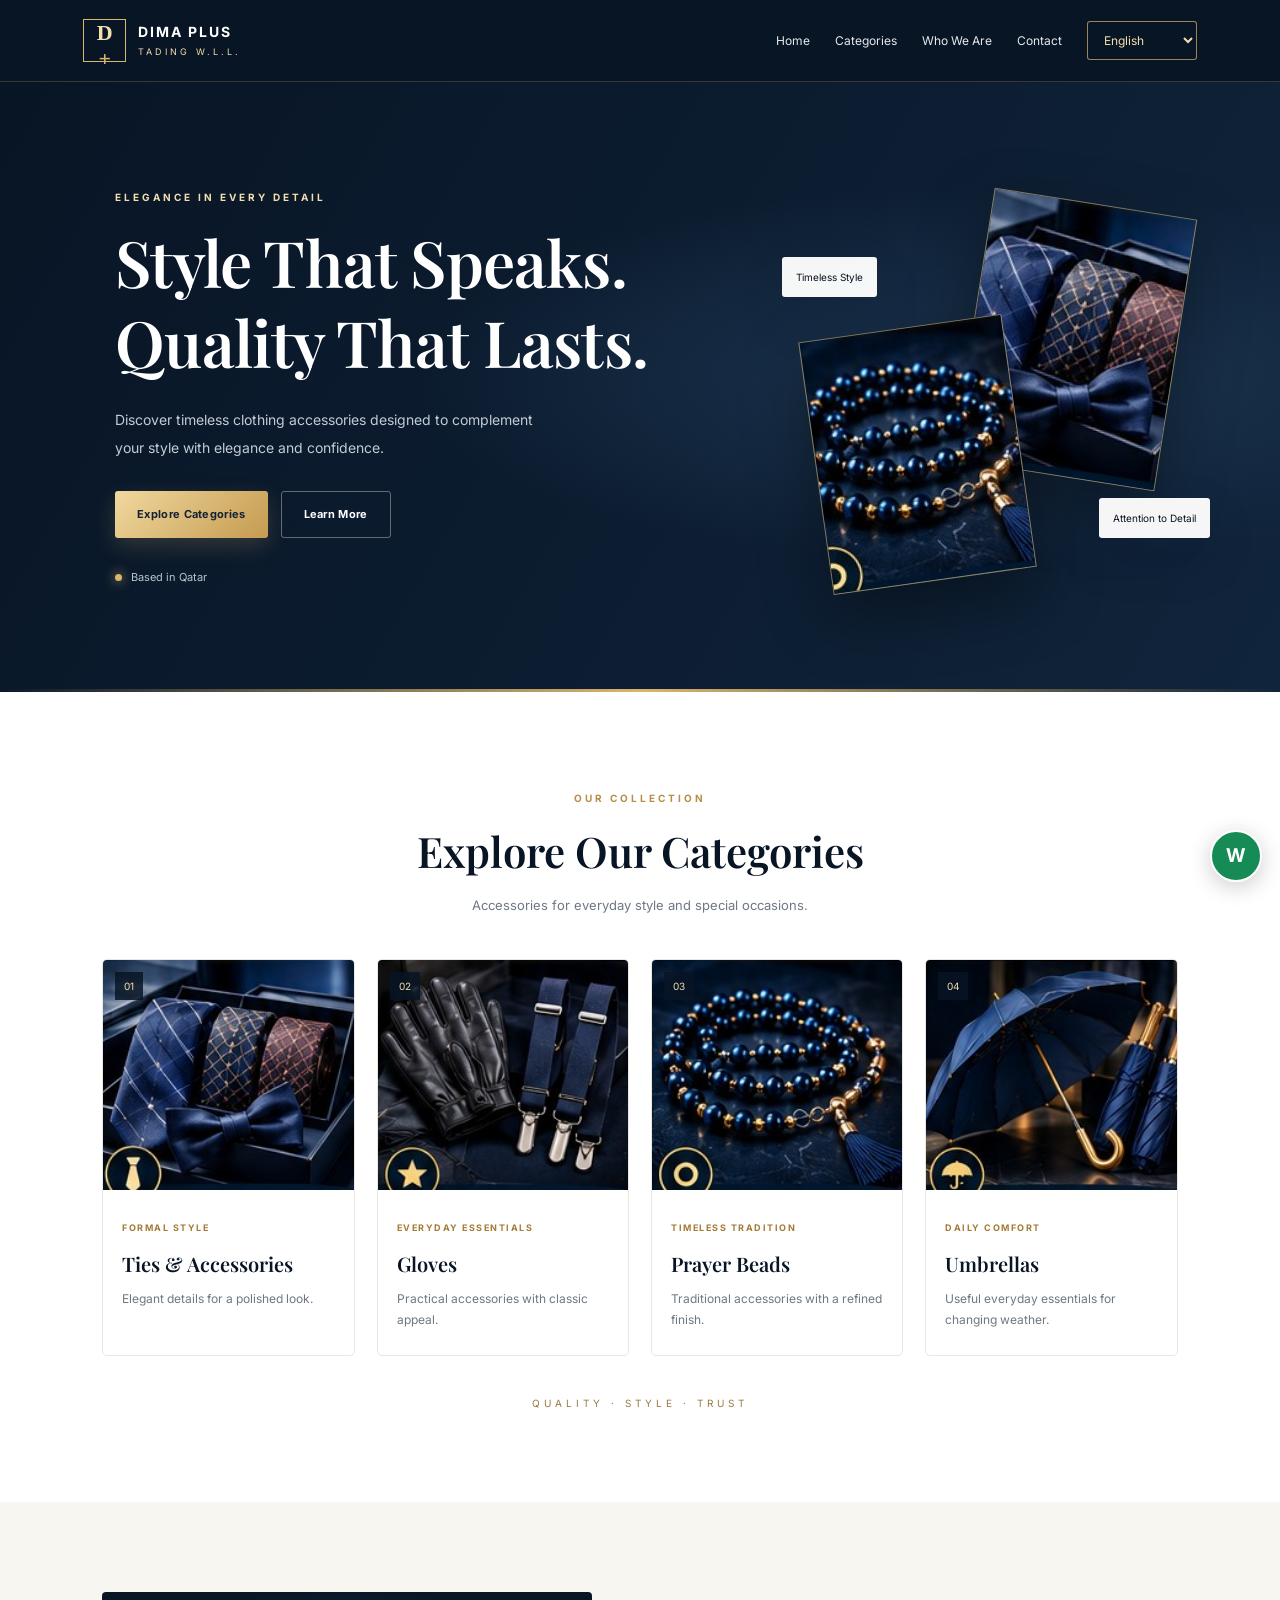
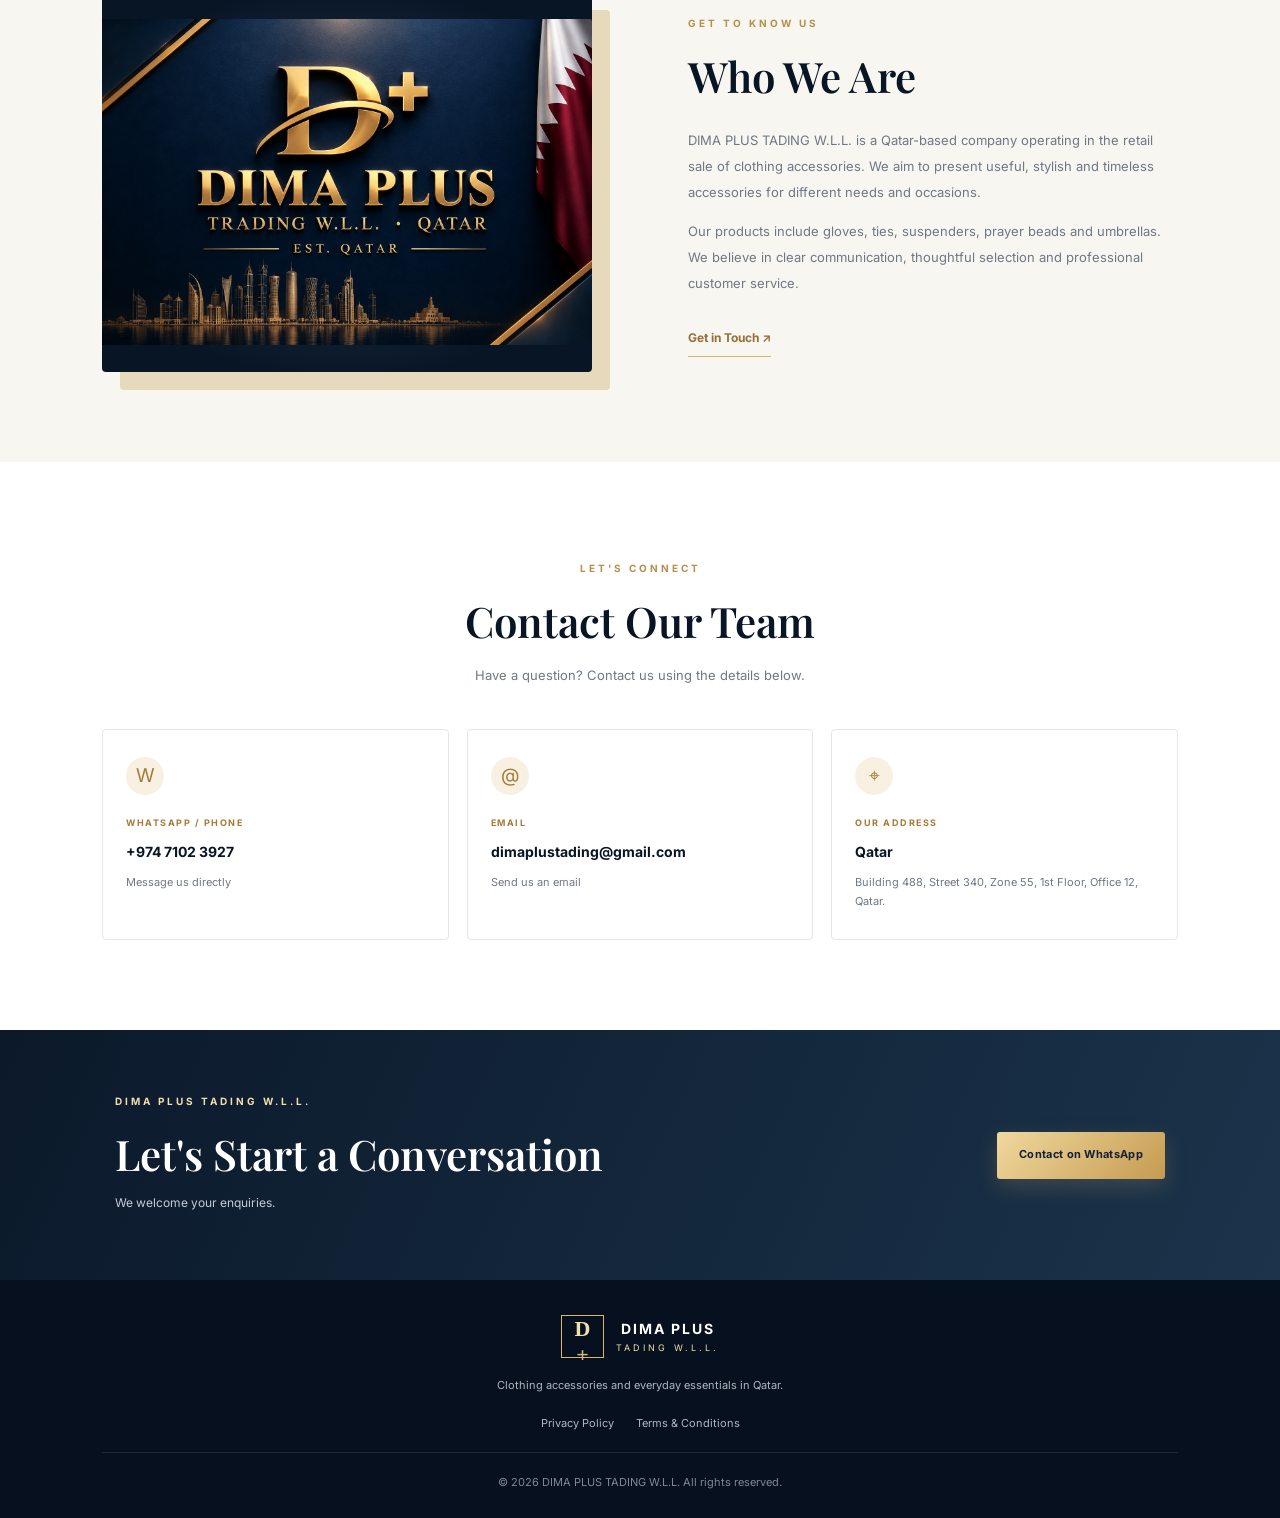
==== commit 6fa8edb5: "Restore DIMA PLUS TADING Qatar homepage" ====
--- a/index.html
+++ b/index.html
@@ -1,69 +1,230 @@
-<!doctype html>
-<html lang="en">
+<!DOCTYPE html>
+<html lang="en" dir="ltr">
 <head>
-<meta charset="utf-8"><meta name="viewport" content="width=device-width,initial-scale=1"><meta name="theme-color" content="#030303">
-<title>The Statue of Laocoön — Bronze and Time</title>
-<style>
-@import url('https://fonts.googleapis.com/css2?family=Italiana&family=Outfit:wght@300;400;600&family=Playfair+Display:ital,wght@1,500&display=swap');
-*{margin:0;padding:0;box-sizing:border-box;user-select:none;cursor:none!important}html,body{width:100%;background:#000;color:#fff;scrollbar-width:none;-ms-overflow-style:none}::-webkit-scrollbar{display:none}body{min-height:900vh;font-family:Outfit,sans-serif;overflow-x:hidden}#webgl{position:fixed;inset:0;width:100%;height:100%;z-index:1}
-.cursor-inner,.cursor-outer{position:fixed;top:0;left:0;border-radius:50%;transform:translate(-50%,-50%);pointer-events:none}.cursor-inner{width:6px;height:6px;border:2px solid #fff;z-index:9999}.cursor-outer{width:40px;height:40px;border:1px solid #ffffffb3;z-index:9998;transition:width .3s,height .3s,background .3s}.cursor-outer.hover{width:62px;height:62px;background:#c58a4c20}
-.cinematic-container{position:fixed;inset:0;z-index:10;pointer-events:none;display:flex;flex-direction:column;justify-content:space-between;padding:0 60px 40px}.main-header{display:flex;justify-content:space-between;align-items:center;width:100%;padding:20px 0;pointer-events:auto}.brand{font-size:14px;font-weight:600;letter-spacing:5px;text-transform:uppercase}.header-nav{display:flex;align-items:center;gap:24px}.nav-link{color:#fff;text-decoration:none;font-size:10px;letter-spacing:2px;text-transform:uppercase;transition:opacity .3s}.nav-link:hover{opacity:.55}.nav-dot{width:3px;height:3px;background:#ffffff55;border-radius:50%}.contact-btn{display:inline-flex;align-items:center;gap:8px;padding:10px 24px;background:#fff;color:#000;text-decoration:none;font-size:10px;letter-spacing:1px;text-transform:uppercase;font-weight:600;border-radius:20px;transition:transform .3s}.contact-btn:hover{transform:scale(1.05)}.btn-circle{width:6px;height:6px;border:1px solid #000;border-radius:50%}
-.slide{position:absolute;bottom:12%;pointer-events:none;opacity:0;visibility:hidden;transition:opacity .7s,visibility .7s}.slide.active{opacity:1;visibility:visible;pointer-events:auto}.eyebrow{font-size:10px;letter-spacing:4px;text-transform:uppercase;color:#d4a36d;display:block;margin-bottom:20px}.slide-title{font-family:Italiana,serif;font-size:clamp(62px,8vw,116px);line-height:1;font-weight:400;letter-spacing:2px;margin-bottom:20px;color:#fff6ed}.slide-title .char{display:inline-block;opacity:0;transform:translateY(45px);filter:blur(10px);transition:opacity .8s,transform .8s,filter .8s}.slide.active .char{opacity:1;transform:translateY(0);filter:blur(0)}.slide-desc{font-size:16px;line-height:1.7;font-weight:300;color:#d1d5db;letter-spacing:.4px;opacity:0;transform:translateY(25px);transition:opacity .8s,transform .8s;transition-delay:.3s}.slide.active .slide-desc{opacity:1;transform:translateY(0)}
-#slide-1{left:60px;width:calc(100% - 120px)}#slide-1 .desc-row{display:flex;position:relative}#slide-1 .col-1{width:calc(25vw - 60px);max-width:calc(25vw - 60px)}#slide-1 .col-2{position:absolute;left:calc(25vw + 40px);width:calc(25vw - 60px);max-width:calc(25vw - 60px)}
-#slide-2{left:0;width:100%}#slide-2-img{position:fixed;top:90px;left:60px;width:calc(25vw - 60px);aspect-ratio:1;overflow:hidden;z-index:2;clip-path:inset(0 0 100% 0);opacity:0;transition:clip-path 1.8s cubic-bezier(.16,1,.3,1),opacity .8s;pointer-events:none;border:1px solid #c58a4c55}#slide-2-img img{width:100%;height:100%;object-fit:cover;transform:scale(1.15);filter:sepia(.4)}#slide-2-img.active{clip-path:inset(0);opacity:1}#slide-2-img.active img{transform:scale(1);transition:transform 1.8s}#slide-2 .slide-title{margin-left:calc(25vw + 40px)}#slide-2 .slide-desc{margin-left:calc(50vw + 20px);width:calc(25vw - 60px)}#slide-3{left:calc(50vw + 20px);width:calc(25vw - 60px)}#slide-3 .slide-title{white-space:nowrap}#slide-4{left:calc(25% + 40px);max-width:600px}
-.grid-horizontal-line{position:fixed;top:70px;left:0;right:0;height:1px;background:#ffffff20;z-index:5;pointer-events:none}.grid-lines{position:fixed;top:0;left:40px;right:40px;height:100vh;display:flex;justify-content:space-between;z-index:5;pointer-events:none}.grid-line{position:relative;width:1px;height:100%;background:#ffffff20}.grid-line:nth-child(3){margin-top:70px;height:calc(100vh - 70px)}.grid-dot{position:absolute;left:50%;width:6px;height:6px;border-radius:50%;background:#ffffff59;transform:translate(-50%,-50%)}.grid-dot.top{top:70px}.grid-dot.bottom{top:calc(100% - 40px)}.story-dashes{position:absolute;top:50%;left:50%;transform:translate(-50%,-50%);display:flex;flex-direction:column;gap:12px}.story-dash{width:2px;height:40px;background:#ffffff26;border-radius:2px;overflow:hidden}.story-dash-fill{width:100%;height:0;background:#fff}
-.corner-note{position:fixed;left:60px;top:95px;z-index:11;color:#ffffff80;font-size:9px;letter-spacing:2px;text-transform:uppercase;writing-mode:vertical-rl;pointer-events:none}.bottom-meta{position:fixed;bottom:30px;left:60px;right:60px;display:flex;justify-content:space-between;z-index:11;font-size:9px;letter-spacing:2px;text-transform:uppercase;color:#ffffff80;pointer-events:none}.scroll-hint{display:flex;align-items:center;gap:12px}.scroll-hint span{width:34px;height:1px;background:#c58a4c;display:inline-block}
-#loading{position:fixed;inset:0;z-index:30;display:flex;align-items:center;justify-content:center;background:#030303;transition:opacity .8s,visibility .8s;pointer-events:none}#loading.hide{opacity:0;visibility:hidden}.loader{text-align:center}.loader-mark{font:clamp(42px,6vw,70px) Italiana,serif;letter-spacing:5px;color:#e7c29a}.loader-caption{margin-top:18px;font-size:9px;letter-spacing:4px;text-transform:uppercase;color:#777}.loader-line{width:140px;height:1px;background:#29211a;margin:24px auto;overflow:hidden}.loader-line:after{content:"";display:block;width:40%;height:100%;background:#d49a60;animation:load 1.4s infinite}@keyframes load{to{transform:translateX(350%)}}
-@media(max-width:900px){.cinematic-container{padding:0 28px 34px}.header-nav{gap:12px}.brand{letter-spacing:3px;font-size:12px}.contact-btn{padding:9px 15px}.grid-lines{left:20px;right:20px}#slide-1{left:28px;width:calc(100% - 56px)}#slide-1 .col-1{width:38vw;max-width:38vw}#slide-1 .col-2{left:45vw;width:38vw;max-width:38vw}#slide-2-img{left:28px;width:30vw}#slide-2 .slide-title{margin-left:35vw}#slide-2 .slide-desc{margin-left:45vw;width:38vw}#slide-3{left:45vw;width:43vw}#slide-4{left:28vw;max-width:60vw}.bottom-meta{left:28px;right:28px}.corner-note{left:25px}.slide-desc{font-size:14px}}
-@media(max-width:600px){.cinematic-container{padding:0 22px 78px}.main-header{padding:18px 0;align-items:flex-start}.brand{font-size:10px;letter-spacing:2px;margin-top:8px}.header-nav{position:absolute;top:66px;left:22px;right:22px;justify-content:space-between;gap:5px}.nav-link{font-size:8px;letter-spacing:1px}.nav-dot{width:2px;height:2px}.contact-btn{font-size:8px;padding:9px 12px}.grid-horizontal-line{top:105px}.grid-lines{left:18px;right:18px}.grid-dot.top{top:105px}.corner-note{display:none}.bottom-meta{left:22px;right:22px;bottom:20px;font-size:8px}.scene-label{display:none}.slide{bottom:18%}.slide-title{font-size:clamp(52px,15vw,78px);margin-bottom:16px}.slide-desc{font-size:13px;line-height:1.55}#slide-1{left:22px;width:calc(100% - 44px)}#slide-1 .desc-row{display:block}#slide-1 .col-1,#slide-1 .col-2{position:static;width:80vw;max-width:80vw}#slide-1 .col-2{margin-top:12px}#slide-2-img{top:118px;left:22px;width:32vw}#slide-2 .slide-title{margin-left:0}#slide-2 .slide-desc{margin-left:0;width:80vw}#slide-3{left:22px;width:82vw}#slide-3 .slide-title{white-space:normal}#slide-4{left:22px;max-width:82vw}.story-dashes{gap:8px}.story-dash{height:25px}.cursor-inner,.cursor-outer{display:none}}
-@media(prefers-reduced-motion:reduce){*,*:before,*:after{transition-duration:.01ms!important;animation-duration:.01ms!important}}
-</style>
-<script type="importmap">{"imports":{"three":"https://unpkg.com/three@0.160.0/build/three.module.js","three/examples/jsm/loaders/GLTFLoader.js":"https://unpkg.com/three@0.160.0/examples/jsm/loaders/GLTFLoader.js"}}</script>
+  <meta charset="UTF-8">
+  <meta name="viewport" content="width=device-width, initial-scale=1">
+  <meta name="theme-color" content="#081525">
+  <meta name="description" content="DIMA PLUS TADING W.L.L. Qatar. Discover clothing accessories and contact our team.">
+  <title>DIMA PLUS TADING W.L.L. | Qatar</title>
+
+  <link rel="stylesheet" href="style.css">
+  <link rel="preconnect" href="https://fonts.googleapis.com">
+  <link rel="preconnect" href="https://fonts.gstatic.com" crossorigin>
+  <link href="https://fonts.googleapis.com/css2?family=Inter:wght@400;500;600;700&family=Playfair+Display:wght@500;600;700&family=Noto+Nastaliq+Urdu:wght@400;500;600&display=swap" rel="stylesheet">
 </head>
+
 <body>
-<div class="cursor-inner"></div><div class="cursor-outer"></div>
-<div id="loading"><div class="loader"><div class="loader-mark">Laocoön</div><div class="loader-caption">Bronze and Time · Entering the sculpture</div><div class="loader-line"></div></div></div>
-<div class="cinematic-container">
-<header class="main-header"><div class="brand">Laocoön</div><nav class="header-nav"><a href="#slide-1" class="nav-link" data-slide="0">Bronze</a><span class="nav-dot"></span><a href="#slide-2" class="nav-link" data-slide="1">Marble</a><span class="nav-dot"></span><a href="#slide-3" class="nav-link" data-slide="2">Fluid</a><span class="nav-dot"></span><a href="#slide-4" class="nav-link" data-slide="3">Digital</a></nav><div class="header-actions"><a href="mailto:studio@example.com" class="contact-btn">Contact <span class="btn-circle"></span></a></div></header>
-<section class="slide active" id="slide-1"><span class="eyebrow">ELEGANCE IN EVERY DETAIL</span><h2 class="slide-title">Bronze <br>and Time</h2><div class="desc-row"><p class="slide-desc col-1">A timeless material holding centuries of human history. Fluid in hot flames, eternal in its form. Each curve captures a tense, dramatic moment.</p><p class="slide-desc col-2">Born of molten fire and creative will, it stands to bridge our ancient memory and modern vision. A fluid energy frozen in still, heavy bronze.</p></div></section>
-<div class="slide-image-mask" id="slide-2-img"><img src="https://images.unsplash.com/photo-1577083552431-6e5fd01aa342?auto=format&fit=crop&w=1000&q=85" alt="Editorial concept"></div>
-<section class="slide" id="slide-2"><span class="eyebrow">THE WEIGHT OF HISTORY</span><h2 class="slide-title">Marble <br>Emotion</h2><p class="slide-desc">A sculpture frozen at the peak of human suffering and heroic struggle. Laocoön and his sons, bound by ruthless fate.</p></section>
-<section class="slide" id="slide-3"><span class="eyebrow">MATERIAL IN MOTION</span><h2 class="slide-title">Liquid Metal</h2><p class="slide-desc">Art that breathes. Mesmerizing waves of liquid bronze flow through space, reflecting every contour and tensed muscle of the ancient masterpiece.</p></section>
-<section class="slide" id="slide-4"><span class="eyebrow">BEYOND THE PHYSICAL</span><h2 class="slide-title">Eternal <br>Moment</h2><p class="slide-desc">Contemplating antique form through the lens of new dimensions. A classic masterpiece reborn in the currents of radiant digital matter.</p></section>
-</div>
-<div class="corner-note">A study in matter, myth & motion</div><div class="grid-horizontal-line"></div><div class="grid-lines">
-<div class="grid-line"><div class="grid-dot top"></div><div class="grid-dot bottom"></div></div><div class="grid-line"><div class="grid-dot top"></div><div class="grid-dot bottom"></div></div><div class="grid-line"><div class="grid-dot top"></div><div class="grid-dot bottom"></div></div><div class="grid-line"><div class="grid-dot top"></div><div class="grid-dot bottom"></div></div><div class="grid-line story-progress-container"><div class="grid-dot top"></div><div class="grid-dot bottom"></div><div class="story-dashes"><div class="story-dash"><div class="story-dash-fill" id="dash-fill-1"></div></div><div class="story-dash"><div class="story-dash-fill" id="dash-fill-2"></div></div><div class="story-dash"><div class="story-dash-fill" id="dash-fill-3"></div></div><div class="story-dash"><div class="story-dash-fill" id="dash-fill-4"></div></div></div></div></div>
-<div class="bottom-meta"><div class="scroll-hint"><span></span> Scroll to explore</div><div class="scene-label" id="sceneLabel">01 / Bronze and Time</div><div>Scroll · 360° study</div></div><canvas id="webgl"></canvas>
-<script type="module">
-import * as THREE from 'three';
-const canvas=document.querySelector('#webgl'),clock=new THREE.Clock();
-let scene,camera,renderer,pivot,sparks,bgMaterial,scroll=0,targetScroll=0,mouseX=0,mouseY=0,targetX=0,targetY=0;
-const uniforms={uTime:{value:0},uResolution:{value:new THREE.Vector2(innerWidth,innerHeight)},uMouse:{value:new THREE.Vector2()},uScroll:{value:0}},sparkCount=450,sparkData=[];
-const clamp=(v,a,b)=>Math.max(a,Math.min(b,v)),lerp=(a,b,t)=>a+(b-a)*t;
-function createBackground(){
- const geo=new THREE.PlaneGeometry(2,2);
- bgMaterial=new THREE.ShaderMaterial({uniforms,vertexShader:`varying vec2 vUv;void main(){vUv=uv;gl_Position=vec4(position,1.);}`,fragmentShader:`uniform float uTime;uniform vec2 uResolution;uniform vec2 uMouse;uniform float uScroll;varying vec2 vUv;
- float hash(vec2 p){return fract(sin(dot(p,vec2(127.1,311.7)))*43758.5453);}float noise(vec2 p){vec2 i=floor(p),f=fract(p);f=f*f*(3.-2.*f);return mix(mix(hash(i),hash(i+vec2(1.,0.)),f.x),mix(hash(i+vec2(0.,1.)),hash(i+vec2(1.,1.)),f.x),f.y);}
- void main(){vec2 uv=vUv;float t=uTime*.12;float wave=sin(uv.y*8.-t+sin(uv.x*5.+t)*.7)*.5+.5;float n=noise(uv*vec2(5.,8.)+vec2(t,-t*.7));float rip=sin(uv.x*4.+uv.y*7.+t*2.+n*3.)*.5+.5;vec3 col=vec3(.002,.004,.009);vec3 bronze=vec3(.22,.085,.025),amber=vec3(.45,.19,.055),blue=vec3(.018,.075,.20);float top=pow(1.-uv.y,1.5),bottom=pow(uv.y,2.2);col+=bronze*top*(.22+wave*.23+n*.12)+blue*bottom*(.12+rip*.18);col+=amber*pow(max(0.,rip-.66),3.)*top*.65;float vig=smoothstep(1.25,.15,length((uv-.5)*vec2(uResolution.x/uResolution.y,1.)));col*=mix(.45,1.,vig);gl_FragColor=vec4(col,1.);}`});
- const plane=new THREE.Mesh(geo,bgMaterial);plane.frustumCulled=false;plane.renderOrder=-100;camera.add(plane);plane.position.z=-2.2;plane.scale.set(2.3,2.3,1);
-}
-function sparkTexture(){const c=document.createElement('canvas');c.width=c.height=16;const ctx=c.getContext('2d'),g=ctx.createRadialGradient(8,8,0,8,8,8);g.addColorStop(0,'rgba(255,255,255,1)');g.addColorStop(.25,'rgba(255,255,255,.85)');g.addColorStop(.6,'rgba(255,255,255,.3)');g.addColorStop(1,'rgba(0,0,0,0)');ctx.fillStyle=g;ctx.fillRect(0,0,16,16);return new THREE.CanvasTexture(c)}
-function createSparks(){const geo=new THREE.BufferGeometry(),pos=new Float32Array(sparkCount*3),col=new Float32Array(sparkCount*3);for(let i=0;i<sparkCount;i++){pos[i*3]=(Math.random()-.5)*6.5;pos[i*3+1]=(Math.random()-.5)*5-.5;pos[i*3+2]=(Math.random()-.5)*6.5;if(Math.random()<.6){col[i*3]=1;col[i*3+1]=.4+Math.random()*.15;col[i*3+2]=.05+Math.random()*.1}else{col[i*3]=.6;col[i*3+1]=.9;col[i*3+2]=1}sparkData.push({x:(Math.random()-.5)*.4,y:.15+Math.random()*.3,z:(Math.random()-.5)*.4,s:.05+Math.random()*.15,p:Math.random()*6.28,v:.5+Math.random()*1.5})}geo.setAttribute('position',new THREE.BufferAttribute(pos,3));geo.setAttribute('color',new THREE.BufferAttribute(col,3));sparks=new THREE.Points(geo,new THREE.PointsMaterial({size:.025,vertexColors:true,transparent:true,opacity:.85,blending:THREE.AdditiveBlending,depthWrite:false,map:sparkTexture()}));scene.add(sparks)}
-const bronze=new THREE.MeshStandardMaterial({color:0x95602e,metalness:.92,roughness:.42,emissive:0x241004,emissiveIntensity:.24}),dark=new THREE.MeshStandardMaterial({color:0x332017,metalness:.86,roughness:.48});
-function ell(parent,mat,pos,scale,rot={x:0,y:0,z:0},detail=28){const m=new THREE.Mesh(new THREE.SphereGeometry(1,detail,Math.max(12,Math.floor(detail/2))),mat);m.position.set(...pos);m.scale.set(...scale);m.rotation.set(rot.x,rot.y,rot.z);m.castShadow=true;m.receiveShadow=true;parent.add(m);return m}
-function limb(parent,a,b,r1,r2){const A=new THREE.Vector3(...a),B=new THREE.Vector3(...b),d=B.clone().sub(A),m=new THREE.Mesh(new THREE.CylinderGeometry(r2,r1,d.length(),14),bronze);m.position.copy(A.clone().add(B).multiplyScalar(.5));m.quaternion.setFromUnitVectors(new THREE.Vector3(0,1,0),d.normalize());m.castShadow=true;parent.add(m);ell(parent,bronze,a,[r1,r1,r1]);ell(parent,bronze,b,[r2,r2,r2])}
-function horse(){const g=new THREE.Group();ell(g,bronze,[0,.25,0],[.95,.42,.32],{z:-.06});ell(g,bronze,[.64,.52,0],[.32,.46,.28],{z:-.35});ell(g,bronze,[.85,.94,0],[.22,.43,.21],{z:-.25});ell(g,bronze,[1.02,1.25,0],[.34,.25,.22],{z:-.18});ell(g,bronze,[1.29,1.19,0],[.29,.13,.16],{z:-.08});ell(g,dark,[1.49,1.22,0],[.045,.055,.045]);ell(g,bronze,[.88,1.52,-.12],[.075,.22,.06],{z:-.25});ell(g,bronze,[.96,1.52,.12],[.075,.22,.06],{z:-.18});for(let i=0;i<7;i++)ell(g,dark,[.55-i*.09,1.28-i*.105,0],[.14,.07,.18],{z:-.3});limb(g,[.55,.08,-.2],[.72,-.48,-.22],.13,.085);limb(g,[.72,-.48,-.22],[.8,-1.12,-.22],.085,.055);limb(g,[.55,.08,.2],[.23,-.42,.22],.13,.085);limb(g,[.23,-.42,.22],[.1,-1.08,.22],.085,.055);limb(g,[-.58,.08,-.2],[-.8,-.42,-.2],.14,.09);limb(g,[-.8,-.42,-.2],[-.62,-1.1,-.2],.09,.055);limb(g,[-.58,.08,.2],[-.25,-.43,.22],.14,.09);limb(g,[-.25,-.43,.22],[-.28,-1.1,.22],.09,.055);for(let i=0;i<8;i++){let t=i/7;ell(g,bronze,[-.83-t*.5,.45+Math.sin(t*Math.PI)*.28,t*.05],[.11*(1-t*.5),.12*(1-t*.45),.11*(1-t*.5)],{z:-.5+t*.85},18)}const base=new THREE.Mesh(new THREE.CylinderGeometry(.82,.94,.13,40),new THREE.MeshStandardMaterial({color:0x171718,metalness:.72,roughness:.3}));base.position.y=-1.25;g.add(base);const trim=new THREE.Mesh(new THREE.CylinderGeometry(.86,.86,.025,40),new THREE.MeshStandardMaterial({color:0xb1783c,metalness:.9,roughness:.25}));trim.position.y=-1.17;g.add(trim);g.scale.setScalar(1.18);g.position.y=-.12;return g}
-scene=new THREE.Scene();scene.background=new THREE.Color('#000');scene.fog=new THREE.FogExp2('#000',.01);camera=new THREE.PerspectiveCamera(50,innerWidth/innerHeight,.1,100);camera.position.set(0,.2,5.8);scene.add(camera);createBackground();
-renderer=new THREE.WebGLRenderer({canvas,antialias:true,alpha:false,powerPreference:'high-performance'});renderer.setSize(innerWidth,innerHeight);renderer.setPixelRatio(Math.min(devicePixelRatio,2));renderer.shadowMap.enabled=true;renderer.shadowMap.type=THREE.PCFSoftShadowMap;renderer.toneMapping=THREE.ACESFilmicToneMapping;renderer.toneMappingExposure=2.2;
-scene.add(new THREE.AmbientLight('#fff',.6));const key=new THREE.SpotLight('#fff0d7',150);key.position.set(4,6,4);key.angle=Math.PI/4;key.penumbra=.9;key.castShadow=true;key.shadow.mapSize.set(1024,1024);scene.add(key);const rim=new THREE.DirectionalLight('#7dbbff',3.8);rim.position.set(-5,3,-4);scene.add(rim);const fill=new THREE.DirectionalLight('#fff3e6',2);fill.position.set(-2,-4,2);scene.add(fill);const ground=new THREE.Mesh(new THREE.CircleGeometry(5,64),new THREE.MeshStandardMaterial({color:0x080808,metalness:.4,roughness:.6}));ground.rotation.x=-Math.PI/2;ground.position.y=-1.42;ground.receiveShadow=true;scene.add(ground);pivot=new THREE.Group();scene.add(pivot);pivot.add(horse());createSparks();
-const slides=[...document.querySelectorAll('.slide')],fills=[1,2,3,4].map(i=>document.getElementById('dash-fill-'+i)),labels=['01 / Bronze and Time','02 / Marble Emotion','03 / Liquid Metal','04 / Eternal Moment'];
-document.querySelectorAll('.slide-title').forEach(el=>{const html=el.innerHTML;el.innerHTML=html.replace(/([^<>\s]+)|(\s+)|(<br\s*\/?>)/g,(m,w,s,b)=>b?'<br>':s?s:[...w].map((ch,i)=>`<span class="char" style="transition-delay:${i*.035}s">${ch}</span>`).join(''))});
-function scrollUpdate(){targetScroll=clamp(scrollY/(document.documentElement.scrollHeight-innerHeight||1),0,1);const i=Math.min(3,Math.floor(targetScroll*4));slides.forEach((s,n)=>s.classList.toggle('active',n===i));document.getElementById('slide-2-img').classList.toggle('active',i===1);document.getElementById('sceneLabel').textContent=labels[i];fills.forEach((f,n)=>f.style.height=(clamp(targetScroll*4-n,0,1)*100)+'%')}
-addEventListener('scroll',scrollUpdate,{passive:true});document.querySelectorAll('.nav-link').forEach(a=>a.addEventListener('click',e=>{e.preventDefault();scrollTo({top:(document.documentElement.scrollHeight-innerHeight)*(Number(a.dataset.slide)/4),behavior:'smooth'})}));
-addEventListener('pointermove',e=>{targetX=(e.clientX/innerWidth-.5)*2;targetY=(e.clientY/innerHeight-.5)*2;const ci=document.querySelector('.cursor-inner');ci.style.left=e.clientX+'px';ci.style.top=e.clientY+'px';uniforms.uMouse.value.set(targetX,targetY)});document.querySelectorAll('a').forEach(a=>{a.addEventListener('mouseenter',()=>document.querySelector('.cursor-outer').classList.add('hover'));a.addEventListener('mouseleave',()=>document.querySelector('.cursor-outer').classList.remove('hover'))});
-addEventListener('resize',()=>{camera.aspect=innerWidth/innerHeight;camera.updateProjectionMatrix();renderer.setSize(innerWidth,innerHeight);renderer.setPixelRatio(Math.min(devicePixelRatio,2));uniforms.uResolution.value.set(innerWidth,innerHeight)});
-let ox=innerWidth/2,oy=innerHeight/2;
-function animate(){requestAnimationFrame(animate);const dt=Math.min(clock.getDelta(),.04),t=clock.elapsedTime;scroll=lerp(scroll,targetScroll,.055);mouseX=lerp(mouseX,targetX,.04);mouseY=lerp(mouseY,targetY,.04);uniforms.uTime.value=t;uniforms.uScroll.value=scroll;camera.position.x=Math.sin(scroll*Math.PI*2)*.45+mouseX*.12;camera.position.y=.2+mouseY*.1;camera.position.z=5.8+Math.cos(scroll*Math.PI*2)*.25;camera.lookAt(0,-.05,0);pivot.rotation.y=scroll*Math.PI*2+t*.035;pivot.rotation.x=Math.sin(scroll*Math.PI*2)*.035;pivot.position.y=-.12+Math.sin(t*.6)*.025;const p=sparks.geometry.attributes.position.array;for(let i=0;i<sparkCount;i++){const d=sparkData[i],j=i*3;p[j]+=d.x*dt+Math.sin(t*d.v+d.p)*d.s*dt;p[j+1]+=d.y*dt;p[j+2]+=d.z*dt;if(p[j+1]>2.7){p[j+1]=-2.7;p[j]=(Math.random()-.5)*6.5;p[j+2]=(Math.random()-.5)*6.5}}sparks.geometry.attributes.position.needsUpdate=true;const co=document.querySelector('.cursor-outer');ox=lerp(ox,parseFloat(document.querySelector('.cursor-inner').style.left)||ox,.16);oy=lerp(oy,parseFloat(document.querySelector('.cursor-inner').style.top)||oy,.16);co.style.left=ox+'px';co.style.top=oy+'px';renderer.render(scene,camera)}
-scrollUpdate();animate();setTimeout(()=>document.getElementById('loading').classList.add('hide'),900);
-</script>
-</body></html>+  <header class="site-header">
+    <a class="brand" href="#home" aria-label="DIMA PLUS home">
+      <span class="brand-mark">D<span>+</span></span>
+      <span class="brand-name">DIMA PLUS<small>TADING W.L.L.</small></span>
+    </a>
+
+    <button id="menuToggle" class="menu-toggle" type="button"
+      aria-label="Open navigation" aria-expanded="false"
+      aria-controls="mainNav">
+      <span></span><span></span><span></span>
+    </button>
+
+    <nav id="mainNav" class="main-nav">
+      <a href="#home" data-i18n="navHome">Home</a>
+      <a href="#categories" data-i18n="navCategories">Categories</a>
+      <a href="#about" data-i18n="navAbout">Who We Are</a>
+      <a href="#contact" data-i18n="navContact">Contact</a>
+
+      <select id="languageToggle" class="language-toggle"
+        aria-label="Select language">
+        <option value="en">English</option>
+        <option value="ar">العربية</option>
+        <option value="ur">اردو</option>
+        <option value="hi">हिन्दी</option>
+      </select>
+    </nav>
+  </header>
+
+  <main>
+    <section class="hero" id="home">
+      <div class="hero-content">
+        <span class="eyebrow" data-i18n="heroEyebrow">ELEGANCE IN EVERY DETAIL</span>
+        <h1 data-i18n="heroTitle">Style That Speaks. Quality That Lasts.</h1>
+        <p data-i18n="heroText">Discover timeless clothing accessories designed to complement your style with elegance and confidence.</p>
+
+        <div class="hero-actions">
+          <a class="button button-gold" href="#categories" data-i18n="explore">Explore Categories</a>
+          <a class="button button-outline" href="#about" data-i18n="learnMore">Learn More</a>
+        </div>
+
+        <div class="hero-note">
+          <span class="status-dot"></span>
+          <span data-i18n="heroNote">Based in Qatar</span>
+        </div>
+      </div>
+
+      <div class="hero-art">
+        <div class="art-card art-card-back">
+          <img src="images/ties.jpg" alt="Ties and accessories" onerror="this.style.display='none'">
+        </div>
+        <div class="art-card art-card-front">
+          <img src="images/tasbih.jpg" alt="Prayer beads" onerror="this.style.display='none'">
+        </div>
+        <div class="floating-label label-one" data-i18n="labelStyle">Timeless Style</div>
+        <div class="floating-label label-two" data-i18n="labelQuality">Attention to Detail</div>
+      </div>
+      <div class="hero-bottom-line"></div>
+    </section>
+
+    <section class="section categories" id="categories">
+      <div class="section-heading">
+        <span class="eyebrow" data-i18n="categoryEyebrow">OUR COLLECTION</span>
+        <h2 data-i18n="categoryTitle">Explore Our Categories</h2>
+        <p data-i18n="categoryText">Accessories for everyday style and special occasions.</p>
+      </div>
+
+      <div class="category-grid">
+        <article class="category-card">
+          <div class="category-image">
+            <img src="images/ties.jpg" alt="Ties and accessories" loading="lazy">
+            <span class="image-number">01</span>
+          </div>
+          <div class="category-info">
+            <span class="card-kicker" data-i18n="catOneKicker">FORMAL STYLE</span>
+            <h3 data-i18n="catOne">Ties &amp; Accessories</h3>
+            <p data-i18n="catOneText">Elegant details for a polished look.</p>
+          </div>
+        </article>
+
+        <article class="category-card">
+          <div class="category-image">
+            <img src="images/gloves.jpg" alt="Gloves" loading="lazy">
+            <span class="image-number">02</span>
+          </div>
+          <div class="category-info">
+            <span class="card-kicker" data-i18n="catTwoKicker">EVERYDAY ESSENTIALS</span>
+            <h3 data-i18n="catTwo">Gloves</h3>
+            <p data-i18n="catTwoText">Practical accessories with classic appeal.</p>
+          </div>
+        </article>
+
+        <article class="category-card">
+          <div class="category-image">
+            <img src="images/tasbih.jpg" alt="Prayer beads" loading="lazy">
+            <span class="image-number">03</span>
+          </div>
+          <div class="category-info">
+            <span class="card-kicker" data-i18n="catThreeKicker">TIMELESS TRADITION</span>
+            <h3 data-i18n="catThree">Prayer Beads</h3>
+            <p data-i18n="catThreeText">Traditional accessories with a refined finish.</p>
+          </div>
+        </article>
+
+        <article class="category-card">
+          <div class="category-image">
+            <img src="images/umbrellas.jpg" alt="Umbrellas" loading="lazy">
+            <span class="image-number">04</span>
+          </div>
+          <div class="category-info">
+            <span class="card-kicker" data-i18n="catFourKicker">DAILY COMFORT</span>
+            <h3 data-i18n="catFour">Umbrellas</h3>
+            <p data-i18n="catFourText">Useful everyday essentials for changing weather.</p>
+          </div>
+        </article>
+      </div>
+
+      <div class="collection-footer" data-i18n="imageCaption">QUALITY · STYLE · TRUST</div>
+    </section>
+
+    <section class="section about-section" id="about">
+      <div class="about-visual">
+        <img src="images/about-company.png"
+          alt="DIMA PLUS TADING W.L.L. Qatar"
+          class="about-company-image"
+          loading="lazy"
+          onerror="this.style.display='none'">
+
+        <div class="about-fallback">
+          <span class="fallback-mark">D+</span>
+          <strong>DIMA PLUS</strong>
+          <span>TADING W.L.L.</span>
+          <small>QATAR</small>
+        </div>
+      </div>
+
+      <div class="about-content">
+        <span class="eyebrow" data-i18n="aboutEyebrow">GET TO KNOW US</span>
+        <h2 data-i18n="aboutTitle">Who We Are</h2>
+        <p data-i18n="aboutText">DIMA PLUS TADING W.L.L. is a Qatar-based company operating in the retail sale of clothing accessories.</p>
+        <p data-i18n="aboutTextTwo">Our products include gloves, ties, suspenders, prayer beads and umbrellas. We believe in clear communication and professional customer service.</p>
+        <a class="text-link" href="#contact" data-i18n="aboutLink">Get in Touch ↗</a>
+      </div>
+    </section>
+
+    <section class="section contact-section" id="contact">
+      <div class="section-heading">
+        <span class="eyebrow" data-i18n="contactEyebrow">LET'S CONNECT</span>
+        <h2 data-i18n="contactTitle">Contact Our Team</h2>
+        <p data-i18n="contactText">Have a question? Contact us using the details below.</p>
+      </div>
+
+      <div class="contact-grid">
+        <a class="contact-card" href="https://wa.me/97471023927"
+          target="_blank" rel="noopener noreferrer">
+          <span class="contact-icon">W</span>
+          <span class="contact-label" data-i18n="whatsappLabel">WHATSAPP / PHONE</span>
+          <strong>+974 7102 3927</strong>
+          <span class="contact-detail" data-i18n="whatsappDetail">Message us directly</span>
+        </a>
+
+        <a class="contact-card" href="mailto:dimaplustading@gmail.com">
+          <span class="contact-icon">@</span>
+          <span class="contact-label" data-i18n="emailLabel">EMAIL</span>
+          <strong class="email-address">dimaplustading@gmail.com</strong>
+          <span class="contact-detail" data-i18n="emailDetail">Send us an email</span>
+        </a>
+
+        <div class="contact-card">
+          <span class="contact-icon">⌖</span>
+          <span class="contact-label" data-i18n="addressLabel">OUR ADDRESS</span>
+          <strong data-i18n="addressTitle">Qatar</strong>
+          <span class="contact-detail" data-i18n="addressDetail">Building 488, Street 340, Zone 55, 1st Floor, Office 12, Qatar.</span>
+        </div>
+      </div>
+    </section>
+
+    <section class="cta-section">
+      <div>
+        <span class="eyebrow">DIMA PLUS TADING W.L.L.</span>
+        <h2 data-i18n="ctaTitle">Let's Start a Conversation</h2>
+        <p data-i18n="ctaText">We welcome your enquiries.</p>
+      </div>
+      <a class="button button-gold" href="https://wa.me/97471023927"
+        target="_blank" rel="noopener noreferrer"
+        data-i18n="ctaButton">Contact on WhatsApp</a>
+    </section>
+  </main>
+
+  <footer class="site-footer">
+    <a class="brand footer-brand" href="#home">
+      <span class="brand-mark">D<span>+</span></span>
+      <span class="brand-name">DIMA PLUS<small>TADING W.L.L.</small></span>
+    </a>
+
+    <p data-i18n="footerText">Clothing accessories and everyday essentials in Qatar.</p>
+
+    <div class="footer-links">
+      <a href="privacy.html" data-i18n="privacy">Privacy Policy</a>
+      <a href="terms.html" data-i18n="terms">Terms &amp; Conditions</a>
+    </div>
+
+    <p class="copyright">
+      © <span id="currentYear">2026</span> DIMA PLUS TADING W.L.L.
+      <span data-i18n="rights">All rights reserved.</span>
+    </p>
+  </footer>
+
+  <a class="whatsapp-float" href="https://wa.me/97471023927"
+    target="_blank" rel="noopener noreferrer"
+    aria-label="Contact us on WhatsApp">W</a>
+
+  <script src="app.js"></script>
+</body>
+</html>
--- a/style.css
+++ b/style.css
@@ -0,0 +1,769 @@
+:root {
+  --navy: #081525;
+  --navy2: #10243b;
+  --gold: #d9b56d;
+  --gold-light: #f3dfad;
+  --cream: #f8f6f1;
+  --ink: #202c3a;
+  --muted: #6e7885;
+  --white: #fff;
+  --shadow: 0 20px 55px rgba(8,21,37,.10);
+}
+
+* { box-sizing: border-box; }
+
+html {
+  scroll-behavior: smooth;
+  scroll-padding-top: 85px;
+}
+
+body {
+  margin: 0;
+  font-family: Inter, Arial, sans-serif;
+  color: var(--ink);
+  line-height: 1.8;
+  overflow-x: hidden;
+}
+
+body, button, select, a {
+  -webkit-tap-highlight-color: transparent;
+}
+
+a { color: inherit; text-decoration: none; }
+button, select { font: inherit; }
+img { display: block; max-width: 100%; }
+
+.site-header {
+  min-height: 82px;
+  padding: 12px 6.5%;
+  display: flex;
+  align-items: center;
+  justify-content: space-between;
+  gap: 20px;
+  background: var(--navy);
+  color: white;
+  position: sticky;
+  top: 0;
+  z-index: 1000;
+  border-bottom: 1px solid rgba(217,181,109,.22);
+}
+
+.brand {
+  display: flex;
+  align-items: center;
+  gap: 12px;
+  flex-shrink: 0;
+}
+
+.brand-mark {
+  width: 43px;
+  height: 43px;
+  display: grid;
+  place-items: center;
+  border: 1px solid var(--gold);
+  color: var(--gold-light);
+  font: 700 22px Georgia, serif;
+}
+
+.brand-mark span { color: var(--gold); }
+
+.brand-name {
+  font-size: 14px;
+  font-weight: 700;
+  letter-spacing: 2px;
+  line-height: 1.4;
+}
+
+.brand-name small {
+  display: block;
+  font-size: 9px;
+  letter-spacing: 3px;
+  font-weight: 400;
+  color: var(--gold-light);
+  margin-top: 4px;
+}
+
+.main-nav {
+  display: flex;
+  align-items: center;
+  gap: 25px;
+}
+
+.main-nav > a {
+  font-size: 12px;
+  color: #e6e9ed;
+  transition: color .2s;
+}
+
+.main-nav > a:hover { color: var(--gold-light); }
+
+.language-toggle {
+  color: var(--gold-light);
+  border: 1px solid rgba(217,181,109,.7);
+  background: var(--navy);
+  padding: 10px 12px;
+  border-radius: 3px;
+  cursor: pointer;
+  font-size: 12px;
+  min-width: 110px;
+}
+
+.language-toggle option {
+  background: var(--navy);
+  color: white;
+}
+
+.menu-toggle {
+  display: none;
+  background: transparent;
+  border: 1px solid rgba(217,181,109,.5);
+  padding: 9px;
+  border-radius: 4px;
+  cursor: pointer;
+}
+
+.menu-toggle span {
+  display: block;
+  width: 22px;
+  height: 2px;
+  margin: 4px;
+  background: var(--gold-light);
+}
+
+.hero {
+  min-height: 610px;
+  background:
+    radial-gradient(ellipse at 78% 48%, #1c3550 0, transparent 42%),
+    linear-gradient(120deg, #081525, #10243b);
+  color: white;
+  position: relative;
+  padding: 85px 9% 90px;
+  display: flex;
+  align-items: center;
+  overflow: hidden;
+}
+
+.hero-content {
+  position: relative;
+  z-index: 2;
+  max-width: 550px;
+}
+
+.eyebrow {
+  display: inline-block;
+  color: #b68f49;
+  font-size: 10px;
+  font-weight: 700;
+  letter-spacing: 3px;
+  margin-bottom: 16px;
+}
+
+.hero .eyebrow, .cta-section .eyebrow {
+  color: var(--gold-light);
+}
+
+h1, h2, h3, p { margin-top: 0; }
+
+.hero h1 {
+  font: 600 clamp(38px,5vw,65px)/1.25 "Playfair Display", Georgia, serif;
+  letter-spacing: -.8px;
+  margin-bottom: 24px;
+}
+
+.hero-content > p {
+  color: #c3ccd6;
+  font-size: 14px;
+  max-width: 440px;
+  line-height: 2;
+}
+
+.hero-actions {
+  display: flex;
+  flex-wrap: wrap;
+  gap: 13px;
+  margin-top: 29px;
+}
+
+.button {
+  display: inline-flex;
+  justify-content: center;
+  align-items: center;
+  min-height: 47px;
+  padding: 12px 22px;
+  font-size: 11px;
+  font-weight: 700;
+  letter-spacing: .3px;
+  border-radius: 3px;
+  transition: transform .2s, background .2s;
+}
+
+.button:hover { transform: translateY(-3px); }
+
+.button-gold {
+  background: linear-gradient(135deg,#f0d89e,#c59b50);
+  color: #152235;
+  box-shadow: 0 8px 22px rgba(217,181,109,.2);
+}
+
+.button-outline {
+  border: 1px solid rgba(255,255,255,.35);
+  color: white;
+}
+
+.hero-note {
+  display: flex;
+  align-items: center;
+  gap: 9px;
+  color: #b9c3cf;
+  font-size: 11px;
+  margin-top: 30px;
+}
+
+.status-dot {
+  width: 7px;
+  height: 7px;
+  border-radius: 50%;
+  background: var(--gold);
+  box-shadow: 0 0 12px var(--gold);
+}
+
+.hero-art {
+  position: absolute;
+  right: 7%;
+  top: 50%;
+  transform: translateY(-50%);
+  width: 390px;
+  height: 410px;
+}
+
+.art-card {
+  position: absolute;
+  overflow: hidden;
+  border: 1px solid rgba(217,181,109,.55);
+  background: linear-gradient(145deg,#344a5f,#132337);
+  box-shadow: 0 25px 65px rgba(0,0,0,.4);
+}
+
+.art-card img {
+  width: 100%;
+  height: 100%;
+  object-fit: cover;
+}
+
+.art-card-back {
+  width: 205px;
+  height: 275px;
+  top: 20px;
+  right: 13px;
+  transform: rotate(9deg);
+}
+
+.art-card-front {
+  width: 205px;
+  height: 255px;
+  left: 15px;
+  bottom: 10px;
+  transform: rotate(-8deg);
+}
+
+.floating-label {
+  position: absolute;
+  padding: 11px 14px;
+  background: rgba(255,255,255,.96);
+  color: var(--navy);
+  font-size: 10px;
+  box-shadow: var(--shadow);
+  border-radius: 3px;
+}
+
+.label-one { top: 75px; left: -18px; }
+.label-two { bottom: 54px; right: -20px; }
+
+.hero-bottom-line {
+  height: 3px;
+  width: 100%;
+  position: absolute;
+  bottom: 0;
+  left: 0;
+  background: linear-gradient(90deg,transparent,var(--gold),transparent);
+}
+
+.section { padding: 90px 8%; }
+
+.section-heading {
+  text-align: center;
+  max-width: 650px;
+  margin: 0 auto 42px;
+}
+
+.section-heading h2,
+.about-content h2,
+.cta-section h2 {
+  font: 600 clamp(30px,4vw,42px)/1.35 "Playfair Display", Georgia, serif;
+  color: var(--navy);
+  margin-bottom: 14px;
+}
+
+.section-heading p { color: var(--muted); font-size: 13px; }
+
+.category-grid {
+  display: grid;
+  grid-template-columns: repeat(4,minmax(0,1fr));
+  gap: 22px;
+}
+
+.category-card {
+  background: white;
+  border: 1px solid #e9e7e1;
+  border-radius: 5px;
+  overflow: hidden;
+  transition: transform .3s,box-shadow .3s;
+}
+
+.category-card:hover {
+  transform: translateY(-5px);
+  box-shadow: var(--shadow);
+}
+
+.category-image {
+  height: 230px;
+  position: relative;
+  overflow: hidden;
+  background: linear-gradient(145deg,#d8d0c0,#f3efe7);
+}
+
+.category-image img {
+  width: 100%;
+  height: 100%;
+  object-fit: cover;
+  transition: transform .5s;
+}
+
+.category-card:hover .category-image img { transform: scale(1.05); }
+
+.image-number {
+  position: absolute;
+  top: 12px;
+  left: 12px;
+  background: rgba(8,21,37,.85);
+  color: var(--gold-light);
+  font-size: 10px;
+  padding: 5px 9px;
+}
+
+.category-info { padding: 21px 19px 24px; }
+
+.card-kicker {
+  color: #a47b37;
+  font-size: 9px;
+  letter-spacing: 1.5px;
+  font-weight: 700;
+}
+
+.category-info h3 {
+  font: 600 20px/1.5 "Playfair Display", Georgia, serif;
+  margin: 9px 0;
+  color: var(--navy);
+}
+
+.category-info p {
+  color: var(--muted);
+  font-size: 12px;
+  margin-bottom: 0;
+}
+
+.collection-footer {
+  text-align: center;
+  padding-top: 38px;
+  color: #9a7a45;
+  font-size: 10px;
+  letter-spacing: 4px;
+}
+
+.about-section {
+  display: grid;
+  grid-template-columns: 1fr 1fr;
+  gap: 9%;
+  align-items: center;
+  background: var(--cream);
+}
+
+.about-visual {
+  min-height: 380px;
+  display: grid;
+  place-items: center;
+  position: relative;
+  background: radial-gradient(ellipse at center,#243b53,#081525 75%);
+  border-radius: 4px;
+  overflow: hidden;
+  box-shadow: 18px 18px 0 #e7d9bc;
+}
+
+.about-company-image {
+  width: 100%;
+  height: 100%;
+  min-height: 380px;
+  position: absolute;
+  inset: 0;
+  object-fit: contain;
+  z-index: 1;
+}
+
+.about-fallback {
+  display: flex;
+  flex-direction: column;
+  align-items: center;
+  justify-content: center;
+  color: white;
+  position: relative;
+  z-index: 0;
+}
+
+.fallback-mark {
+  font: 700 75px Georgia,serif;
+  color: var(--gold-light);
+}
+
+.about-fallback strong {
+  letter-spacing: 5px;
+  font-size: 18px;
+}
+
+.about-fallback > span:not(.fallback-mark) {
+  color: var(--gold-light);
+  letter-spacing: 3px;
+}
+
+.about-fallback small {
+  margin-top: 12px;
+  letter-spacing: 4px;
+}
+
+.about-content h2 { margin-bottom: 22px; }
+
+.about-content p {
+  color: var(--muted);
+  font-size: 13px;
+  line-height: 2;
+}
+
+.text-link {
+  display: inline-flex;
+  gap: 13px;
+  align-items: center;
+  color: #94703a;
+  border-bottom: 1px solid var(--gold);
+  padding: 8px 0;
+  margin-top: 10px;
+  font-size: 12px;
+  font-weight: 700;
+}
+
+.contact-section { background: white; }
+
+.contact-grid {
+  display: grid;
+  grid-template-columns: repeat(3,minmax(0,1fr));
+  gap: 18px;
+}
+
+.contact-card {
+  display: flex;
+  flex-direction: column;
+  align-items: flex-start;
+  padding: 27px 23px;
+  border: 1px solid #e7e6e1;
+  border-radius: 4px;
+  background: white;
+  min-width: 0;
+  transition: transform .2s,border-color .2s;
+}
+
+a.contact-card:hover {
+  transform: translateY(-4px);
+  border-color: var(--gold);
+}
+
+.contact-icon {
+  display: grid;
+  place-items: center;
+  width: 38px;
+  height: 38px;
+  border-radius: 50%;
+  color: #a47b37;
+  background: #f8f1e2;
+  font-size: 19px;
+  margin-bottom: 20px;
+}
+
+.contact-label {
+  color: #a47b37;
+  letter-spacing: 1.5px;
+  font-size: 9px;
+  font-weight: 700;
+  margin-bottom: 8px;
+}
+
+.contact-card strong {
+  font-size: 14px;
+  color: var(--navy);
+  overflow-wrap: anywhere;
+}
+
+.contact-detail {
+  font-size: 11px;
+  color: var(--muted);
+  margin-top: 8px;
+  overflow-wrap: anywhere;
+}
+
+.cta-section {
+  display: flex;
+  justify-content: space-between;
+  align-items: center;
+  gap: 30px;
+  padding: 55px 9%;
+  background: linear-gradient(115deg,#0b192a,#1b334b);
+  color: white;
+}
+
+.cta-section h2 { color: white; margin-bottom: 9px; }
+.cta-section p { color: #c3ccd6; font-size: 12px; }
+.cta-section .button { flex-shrink: 0; }
+
+.site-footer {
+  padding: 35px 8% 25px;
+  background: #06101e;
+  color: #aeb7c1;
+  text-align: center;
+}
+
+.footer-brand { justify-content: center; color: white; }
+
+.site-footer > p { font-size: 11px; margin: 18px 0; }
+
+.footer-links {
+  display: flex;
+  justify-content: center;
+  flex-wrap: wrap;
+  gap: 22px;
+  font-size: 11px;
+}
+
+.footer-links a:hover { color: var(--gold-light); }
+
+.site-footer .copyright {
+  border-top: 1px solid rgba(255,255,255,.1);
+  padding-top: 20px;
+  margin-bottom: 0;
+  color: #7f8995;
+}
+
+.whatsapp-float {
+  position: fixed;
+  right: 18px;
+  bottom: 18px;
+  width: 52px;
+  height: 52px;
+  display: grid;
+  place-items: center;
+  border-radius: 50%;
+  background: #168b55;
+  color: white;
+  border: 2px solid white;
+  box-shadow: 0 5px 22px #0003;
+  z-index: 900;
+  font-weight: 700;
+  font-size: 19px;
+}
+
+/* Urdu and Arabic */
+html[lang="ur"] body {
+  font-family: "Noto Nastaliq Urdu", serif;
+}
+
+html[lang="ar"] body {
+  font-family: Arial, sans-serif;
+}
+
+html[dir="rtl"] { direction: rtl; }
+
+html[dir="rtl"] body { text-align: right; }
+
+html[dir="rtl"] .main-nav,
+html[dir="rtl"] .brand,
+html[dir="rtl"] .hero-actions,
+html[dir="rtl"] .hero-note {
+  direction: rtl;
+}
+
+html[dir="rtl"] .hero-content { margin-left: auto; }
+
+html[dir="rtl"] .hero-art {
+  right: auto;
+  left: 7%;
+}
+
+html[dir="rtl"] .art-card-back {
+  right: auto;
+  left: 13px;
+}
+
+html[dir="rtl"] .art-card-front {
+  left: auto;
+  right: 15px;
+}
+
+html[dir="rtl"] .label-one {
+  left: auto;
+  right: -18px;
+}
+
+html[dir="rtl"] .label-two {
+  right: auto;
+  left: -20px;
+}
+
+html[dir="rtl"] .image-number {
+  left: auto;
+  right: 12px;
+}
+
+html[dir="rtl"] .contact-card { align-items: flex-start; }
+
+html[dir="rtl"] .whatsapp-float {
+  right: auto;
+  left: 18px;
+}
+
+/* Tablets */
+@media (max-width: 1000px) {
+  .site-header { padding: 12px 5%; }
+  .main-nav { gap: 15px; }
+  .hero { padding-left: 6%; padding-right: 6%; }
+  .hero-art {
+    right: 3%;
+    width: 320px;
+    transform: translateY(-50%) scale(.9);
+  }
+  html[dir="rtl"] .hero-art {
+    right: auto;
+    left: 3%;
+  }
+  .category-grid { grid-template-columns: repeat(2,minmax(0,1fr)); }
+  .category-image { height: 250px; }
+}
+
+/* Mobile */
+@media (max-width: 700px) {
+  .site-header { min-height: 72px; padding: 10px 5%; }
+  .brand-mark { width: 38px; height: 38px; }
+  .brand-name { font-size: 12px; }
+  .menu-toggle { display: block; }
+
+  .main-nav {
+    display: none;
+    position: absolute;
+    top: 100%;
+    left: 0;
+    right: 0;
+    padding: 18px 6% 24px;
+    background: var(--navy);
+    border-top: 1px solid rgba(217,181,109,.2);
+    flex-direction: column;
+    align-items: stretch;
+    gap: 0;
+    box-shadow: 0 20px 25px #0003;
+    max-height: calc(100vh - 72px);
+    overflow-y: auto;
+  }
+
+  .main-nav.open { display: flex; }
+
+  .main-nav > a {
+    padding: 13px 3px;
+    border-bottom: 1px solid rgba(255,255,255,.08);
+    font-size: 13px;
+  }
+
+  .language-toggle {
+    align-self: flex-start;
+    margin-top: 15px;
+  }
+
+  .hero {
+    padding: 55px 7% 40px;
+    min-height: auto;
+    flex-direction: column;
+    align-items: stretch;
+  }
+
+  .hero-content { max-width: 100%; }
+  .hero h1 { font-size: clamp(35px,9vw,50px); }
+  .hero-content > p { font-size: 13px; }
+
+  .hero-art {
+    position: relative;
+    top: auto;
+    right: auto;
+    left: auto;
+    transform: none;
+    width: min(100%,340px);
+    height: 320px;
+    margin: 30px auto 10px;
+  }
+
+  html[dir="rtl"] .hero-art {
+    left: auto;
+    right: auto;
+    transform: none;
+  }
+
+  .art-card-back { width: 170px; height: 220px; right: 20px; }
+  .art-card-front { width: 165px; height: 210px; left: 18px; }
+
+  .label-one { top: 45px; left: -2px; }
+  .label-two { bottom: 28px; right: -2px; }
+
+  html[dir="rtl"] .art-card-back { right: auto; left: 20px; }
+  html[dir="rtl"] .art-card-front { left: auto; right: 18px; }
+  html[dir="rtl"] .label-one { left: auto; right: -2px; }
+  html[dir="rtl"] .label-two { right: auto; left: -2px; }
+
+  .section { padding: 65px 6%; }
+  .section-heading { margin-bottom: 30px; }
+  .category-grid { gap: 13px; }
+  .category-image { height: 175px; }
+  .category-info { padding: 15px 13px 18px; }
+  .category-info h3 { font-size: 17px; }
+  .category-info p { font-size: 11px; }
+  .card-kicker { font-size: 8px; letter-spacing: .5px; }
+
+  .about-section { grid-template-columns: 1fr; gap: 38px; }
+  .about-visual { min-height: 310px; }
+  .about-company-image { min-height: 310px; }
+  .contact-grid { grid-template-columns: 1fr; }
+  .contact-card { padding: 23px; }
+
+  .cta-section {
+    padding: 45px 7%;
+    align-items: flex-start;
+    flex-direction: column;
+  }
+
+  .cta-section h2 { font-size: 31px; }
+}
+
+@media (max-width: 360px) {
+  .category-grid { grid-template-columns: 1fr; }
+  .category-image { height: 230px; }
+  .hero-actions .button { width: 100%; }
+}
+
+@media (prefers-reduced-motion: reduce) {
+  *, *::before, *::after {
+    scroll-behavior: auto !important;
+    transition: none !important;
+    animation: none !important;
+  }
+}
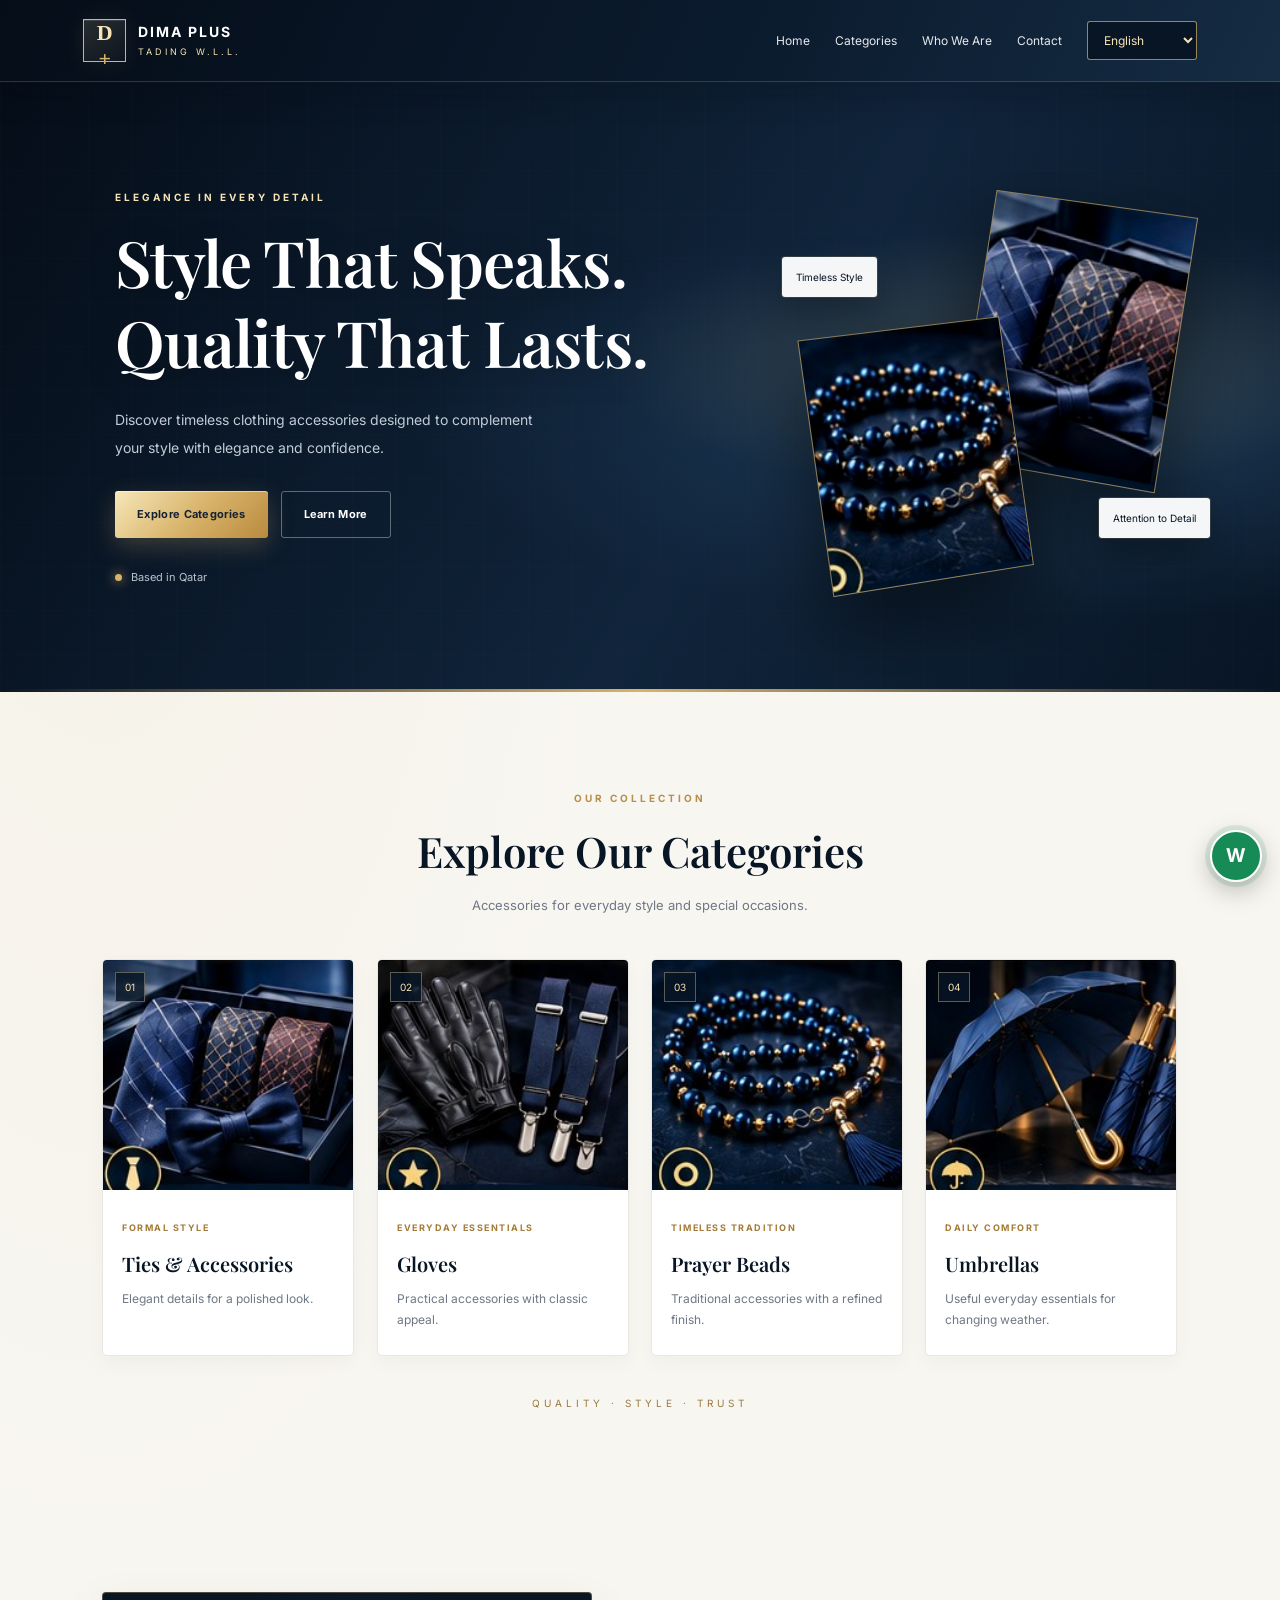
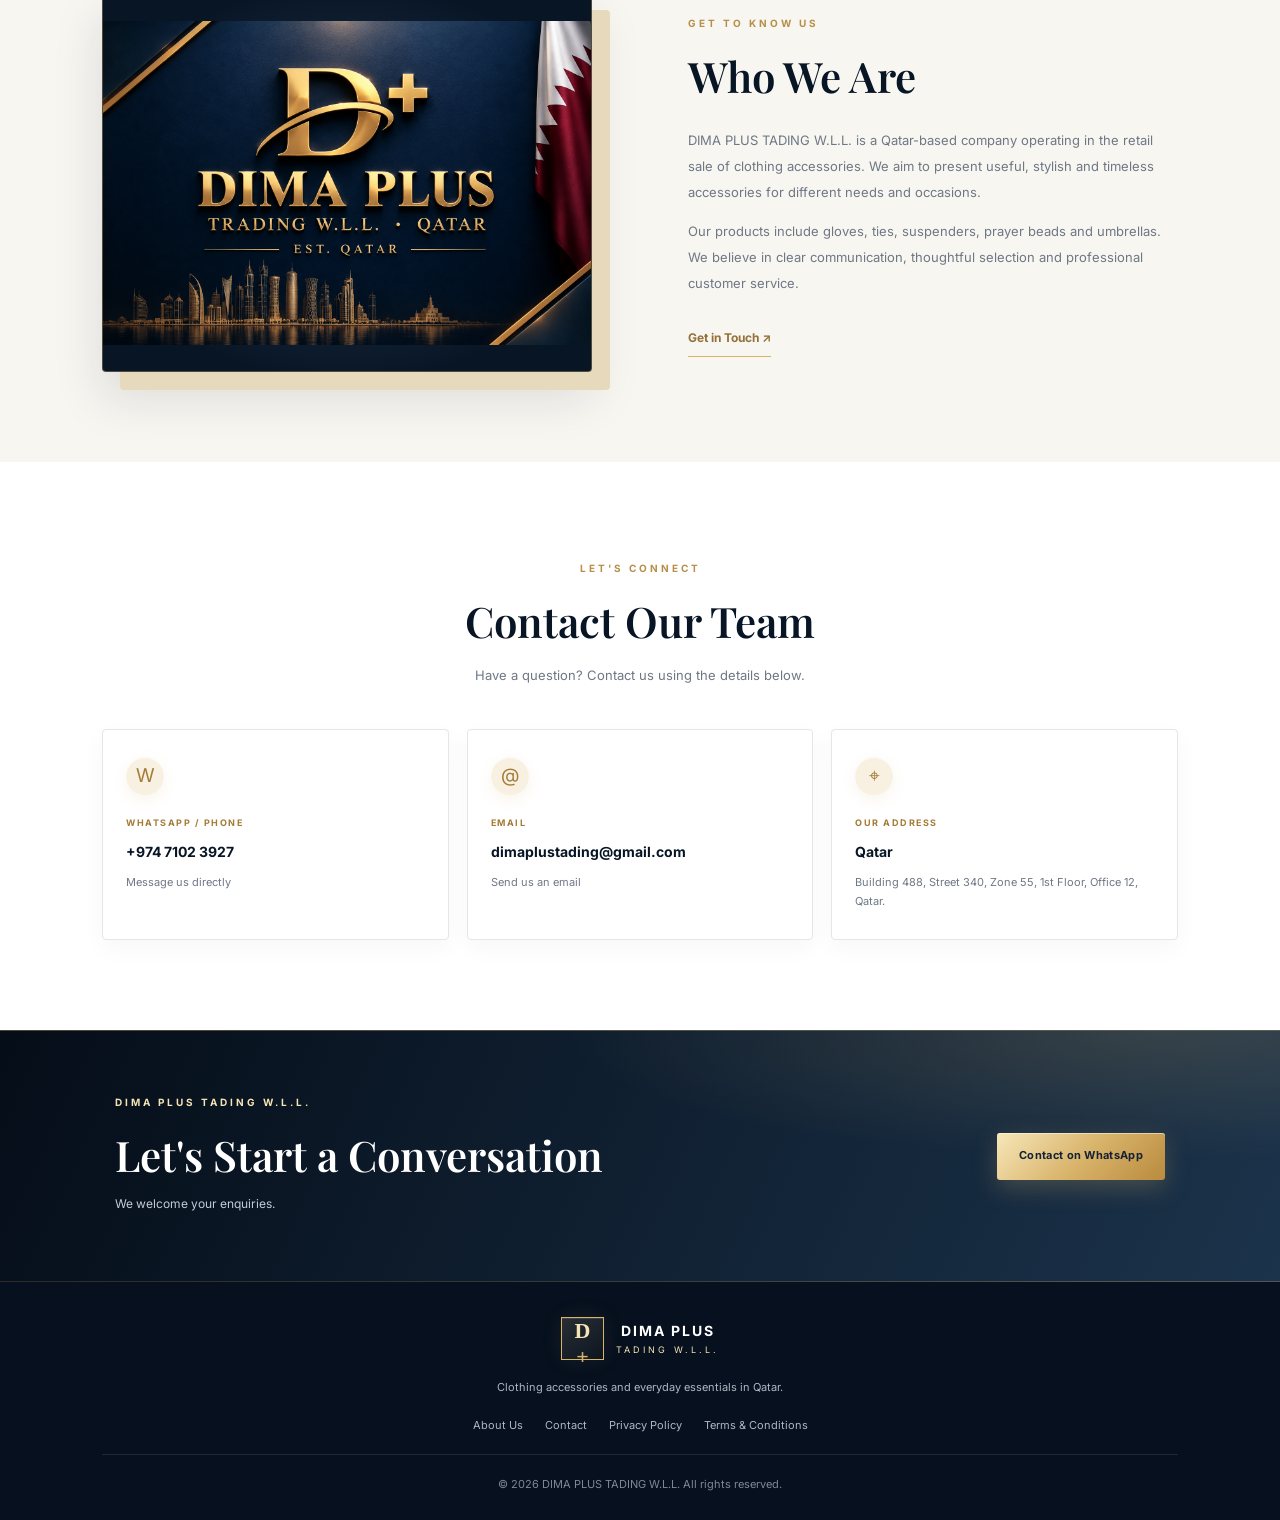
==== commit 82be43d7: "Add About Contact and Privacy pages" ====
--- a/index.html
+++ b/index.html
@@ -211,6 +211,8 @@
     <p data-i18n="footerText">Clothing accessories and everyday essentials in Qatar.</p>
 
     <div class="footer-links">
+      <a href="about.html">About Us</a>
+      <a href="contact.html">Contact</a>
       <a href="privacy.html" data-i18n="privacy">Privacy Policy</a>
       <a href="terms.html" data-i18n="terms">Terms &amp; Conditions</a>
     </div>
--- a/style.css
+++ b/style.css
@@ -767,3 +767,174 @@
     animation: none !important;
   }
 }
+
+/* DIMA PLUS TADING - Premium 3D finish */
+:root {
+  --gold: #d8b36a;
+  --gold-light: #f6e4b5;
+}
+
+body {
+  background:
+    radial-gradient(ellipse at 8% 8%, rgba(216,179,106,.07), transparent 32%),
+    var(--cream);
+}
+
+.site-header {
+  background: linear-gradient(115deg,#050d18,#0b1b2e 58%,#152c43);
+  box-shadow: 0 12px 35px rgba(3,10,20,.22);
+}
+
+.brand-mark {
+  background: linear-gradient(145deg,rgba(246,228,181,.14),rgba(216,179,106,.03));
+  box-shadow: inset 0 1px 0 #ffffff20, 0 0 22px #d8b36a18;
+}
+
+.hero {
+  background:
+    radial-gradient(ellipse at 78% 46%,rgba(216,179,106,.17),transparent 28%),
+    radial-gradient(ellipse at 82% 55%,#1b3853,transparent 43%),
+    linear-gradient(120deg,#050d18,#10243b 58%,#081525);
+  isolation: isolate;
+}
+
+.hero::before {
+  content: "";
+  position: absolute;
+  inset: 0;
+  pointer-events: none;
+  opacity: .2;
+  background-image:
+    linear-gradient(#ffffff0b 1px,transparent 1px),
+    linear-gradient(90deg,#ffffff0b 1px,transparent 1px);
+  background-size: 44px 44px;
+}
+
+.hero-content {
+  animation: dima-rise .8s ease both;
+}
+
+.hero h1 {
+  text-shadow: 0 8px 35px #0004;
+}
+
+.art-card {
+  border-color: #d8b36a99;
+  box-shadow: 0 32px 75px #0008, inset 0 0 0 1px #ffffff12;
+  transition: box-shadow .4s ease, filter .4s ease;
+}
+
+.art-card-back {
+  transform: perspective(900px) rotate(9deg) rotateY(-7deg);
+}
+
+.art-card-front {
+  transform: perspective(900px) rotate(-8deg) rotateY(8deg);
+}
+
+.hero-art:hover .art-card {
+  box-shadow: 0 38px 90px #0009, 0 0 32px #d8b36a20;
+  filter: saturate(1.08);
+}
+
+.art-card img {
+  filter: saturate(.92) contrast(1.04);
+}
+
+.floating-label {
+  box-shadow: 0 15px 35px #0004, 0 0 0 1px #d8b36a30;
+  transition: transform .3s ease;
+}
+
+.hero-art:hover .label-one { transform: translateY(-5px); }
+.hero-art:hover .label-two { transform: translateY(5px); }
+
+.button-gold {
+  background: linear-gradient(135deg,#f7e7b9,#d8b36a 52%,#b98b3e);
+  box-shadow: 0 8px 24px #d8b36a40, inset 0 1px 0 #ffffff80;
+}
+
+.button-gold:hover {
+  box-shadow: 0 14px 30px #d8b36a55, inset 0 1px 0 #ffffff80;
+}
+
+.category-card {
+  position: relative;
+  transform: perspective(1000px) translateZ(0);
+  box-shadow: 0 7px 20px #08152509;
+  transition: transform .35s ease, box-shadow .35s ease, border-color .35s ease;
+}
+
+.category-card:hover {
+  transform: perspective(1000px) translateY(-8px) rotateX(1deg);
+  border-color: #d8b36ab3;
+  box-shadow: 0 22px 42px #0815251f, 0 4px 14px #d8b36a18;
+}
+
+.category-image img {
+  transition: transform .7s ease, filter .5s ease;
+}
+
+.category-card:hover .category-image img {
+  transform: scale(1.08);
+  filter: contrast(1.04) saturate(1.08);
+}
+
+.image-number {
+  border: 1px solid #f6e4b559;
+  box-shadow: 0 5px 15px #0003;
+}
+
+.about-visual {
+  border: 1px solid #d8b36a59;
+  box-shadow: 18px 18px 0 #e7d9bc, 0 24px 50px #08152520;
+}
+
+.contact-card {
+  box-shadow: 0 8px 24px #08152509;
+  transition: transform .3s ease, border-color .3s ease, box-shadow .3s ease;
+}
+
+a.contact-card:hover {
+  transform: translateY(-6px);
+  border-color: var(--gold);
+  box-shadow: 0 18px 35px #08152517;
+}
+
+.contact-icon {
+  box-shadow: inset 0 1px 0 #ffffffcc, 0 5px 14px #d8b36a20;
+}
+
+.cta-section {
+  background:
+    radial-gradient(ellipse at 90% 0%,#d8b36a29,transparent 36%),
+    linear-gradient(115deg,#050d18,#1b334b);
+  border-top: 1px solid #d8b36a55;
+  border-bottom: 1px solid #d8b36a30;
+}
+
+.whatsapp-float {
+  box-shadow: 0 8px 26px #0004, 0 0 0 5px #168b551f;
+  transition: transform .25s ease, box-shadow .25s ease;
+}
+
+.whatsapp-float:hover {
+  transform: translateY(-4px) scale(1.04);
+  box-shadow: 0 12px 30px #0005, 0 0 0 7px #168b5522;
+}
+
+@keyframes dima-rise {
+  from { opacity: 0; transform: translateY(16px); }
+  to { opacity: 1; transform: translateY(0); }
+}
+
+@media (max-width: 700px) {
+  .hero::before { background-size: 34px 34px; }
+  .art-card-back { transform: rotate(7deg); }
+  .art-card-front { transform: rotate(-6deg); }
+  .category-card:hover { transform: translateY(-3px); }
+}
+
+@media (prefers-reduced-motion: reduce) {
+  .hero-content { animation: none; }
+}
